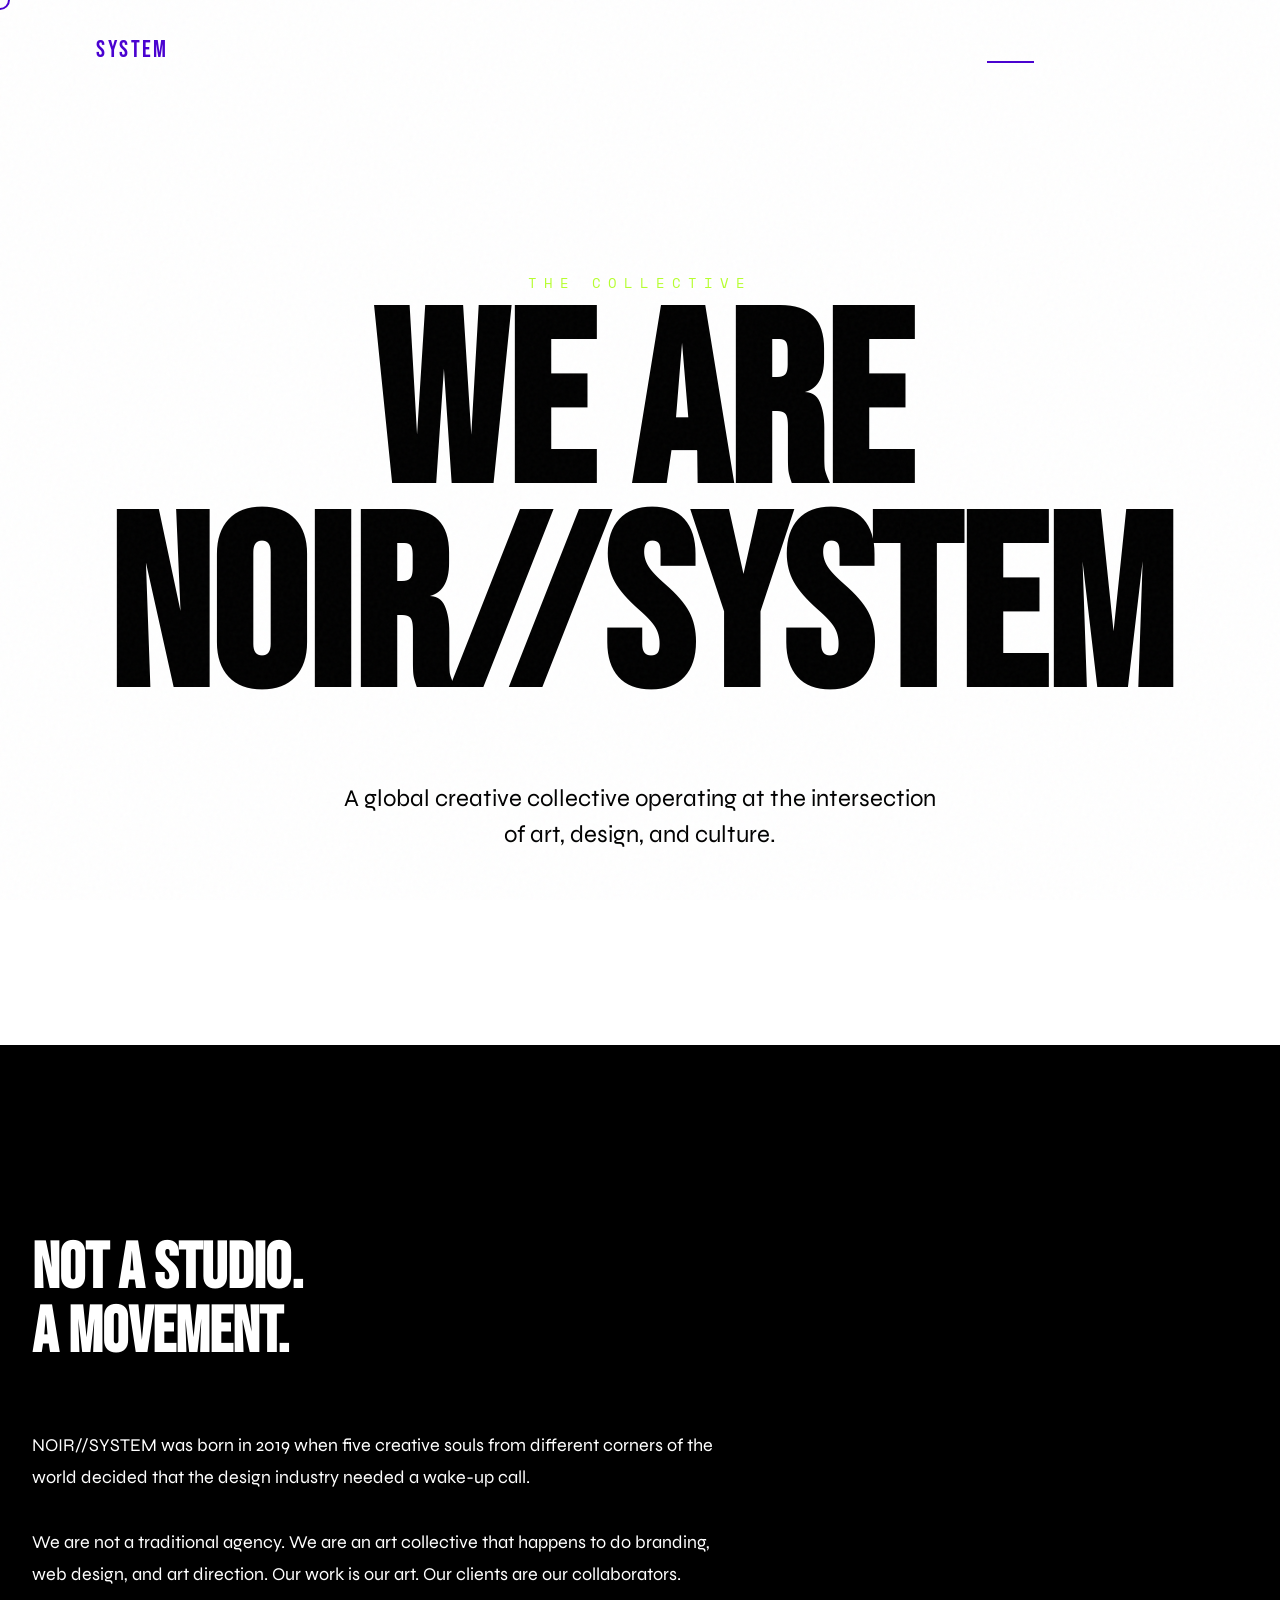
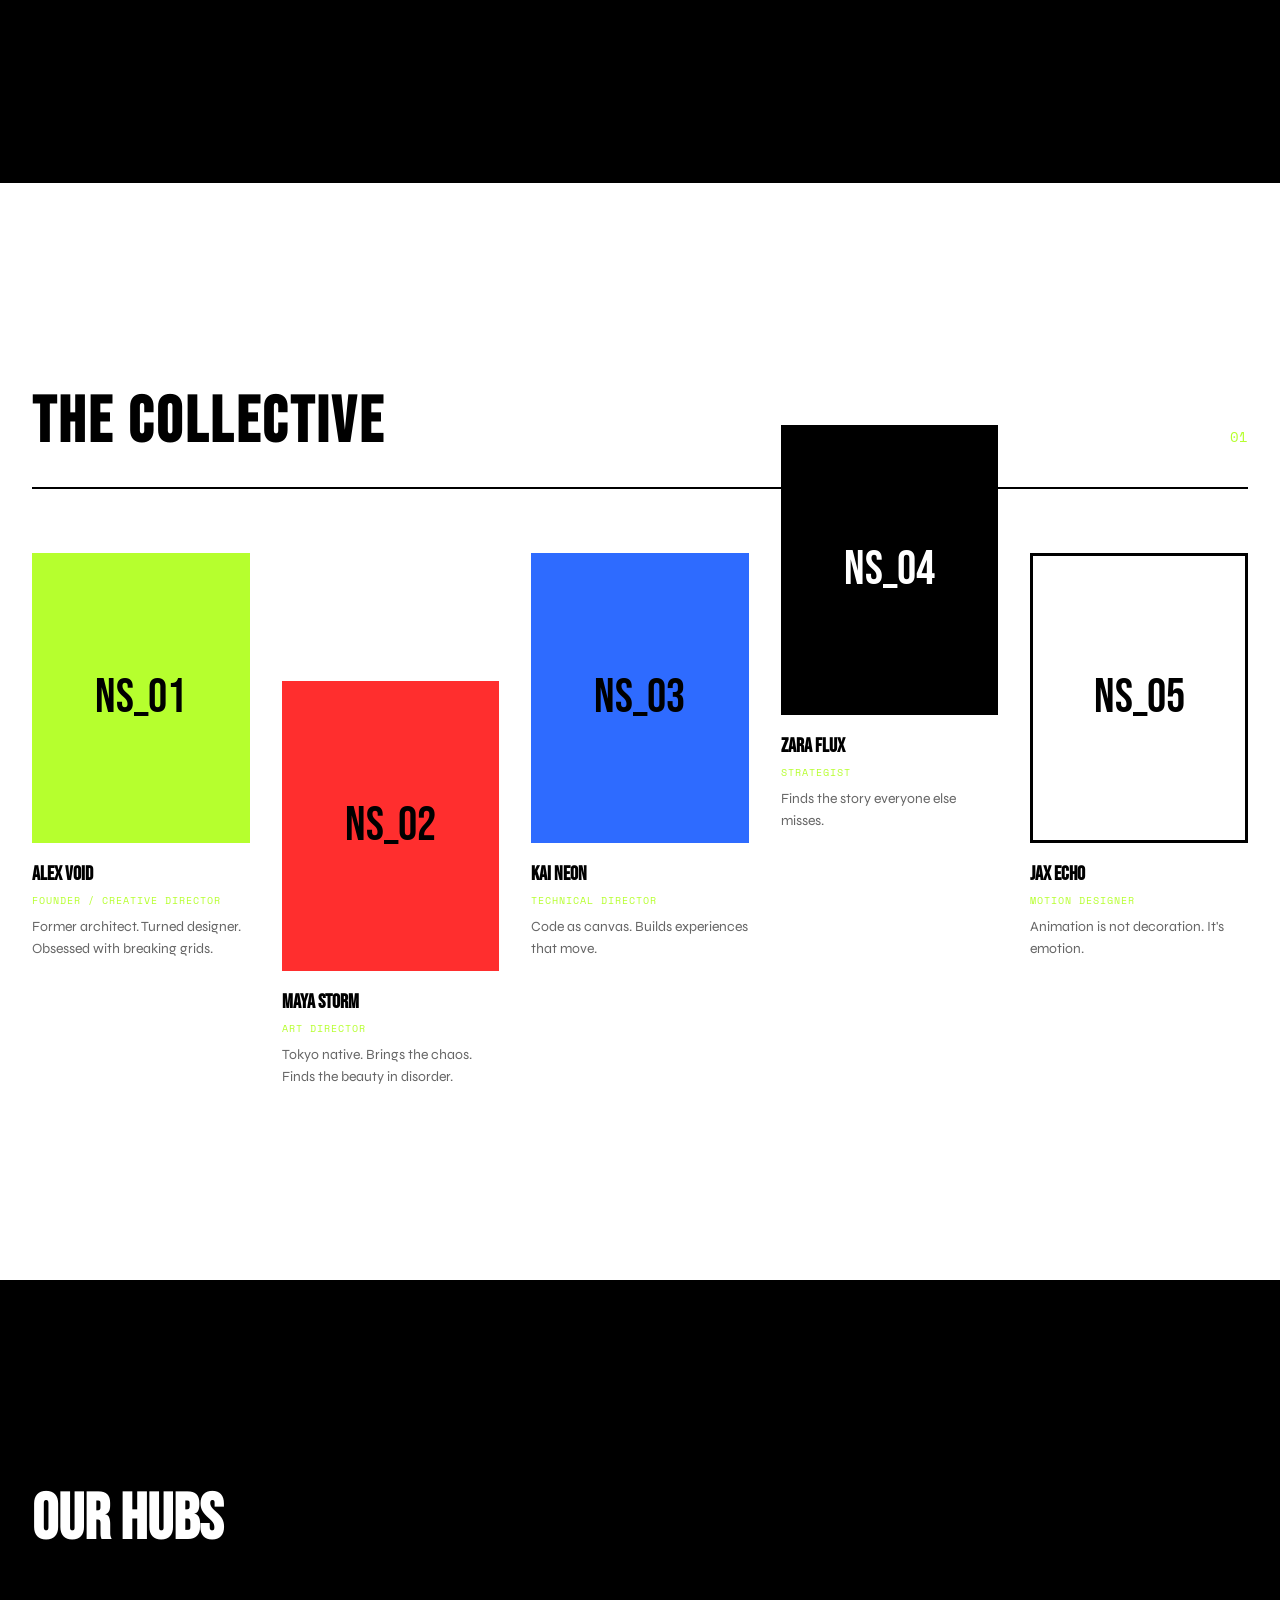
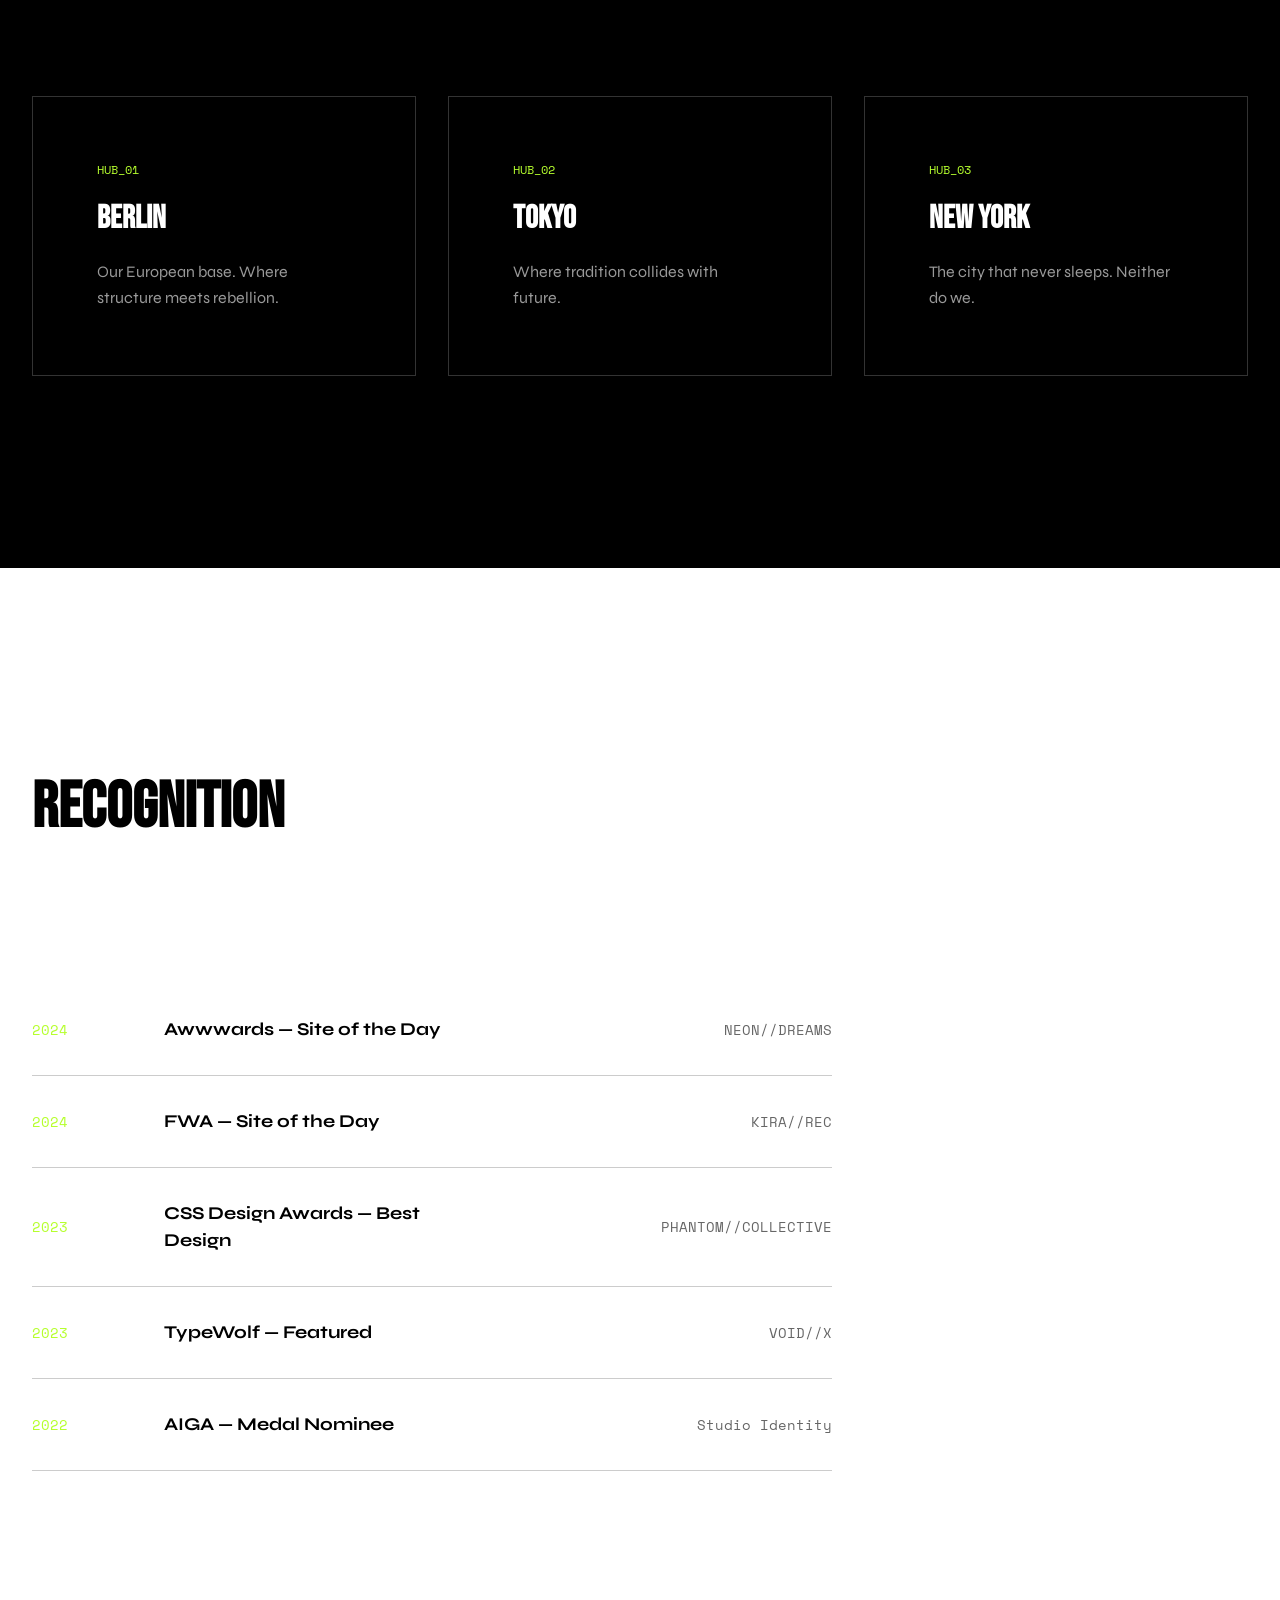
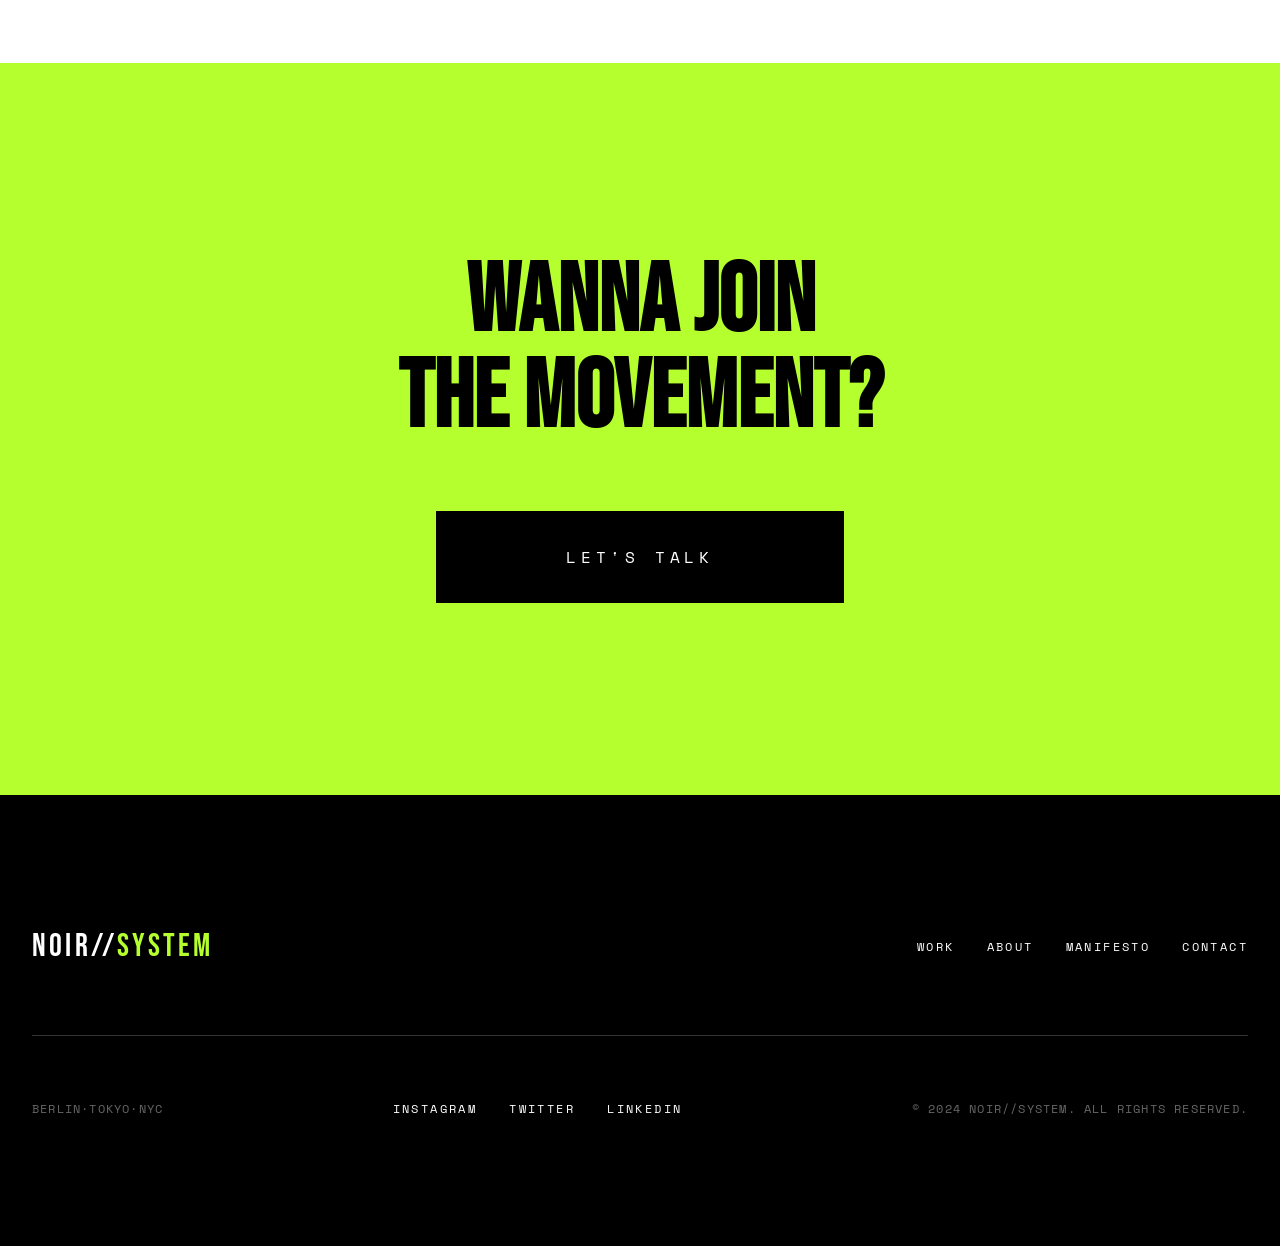
==== about.html @ f8d95855 "Initial commit: NOIR//SYSTEM brutalist portfolio" ====
<!DOCTYPE html>
<html lang="en">
<head>
    <meta charset="UTF-8">
    <meta name="viewport" content="width=device-width, initial-scale=1.0">
    <title>ABOUT — NOIR//SYSTEM</title>
    <link rel="stylesheet" href="style.css">
    <link rel="preconnect" href="https://fonts.googleapis.com">
    <link rel="preconnect" href="https://fonts.gstatic.com" crossorigin>
    <link href="https://fonts.googleapis.com/css2?family=Bebas+Neue&family=Space+Mono:wght@400;700&family=Syne:wght@400;700;800&display=swap" rel="stylesheet">
</head>
<body>
    <div class="noise-overlay"></div>
    
    <nav class="main-nav">
        <a href="index.html" class="logo">NOIR//<span class="highlight">SYSTEM</span></a>
        <div class="nav-links">
            <a href="work.html">WORK</a>
            <a href="about.html" class="active">ABOUT</a>
            <a href="manifesto.html">MANIFESTO</a>
            <a href="contact.html">CONTACT</a>
        </div>
        <div class="nav-toggle">MENU +</div>
    </nav>

    <main class="about-page">
        <section class="about-hero" data-scroll>
            <span class="page-label">THE COLLECTIVE</span>
            <h1 class="page-title">WE ARE<br><span class="highlight-text">NOIR//SYSTEM</span></h1>
            <p class="about-intro">A global creative collective operating at the intersection of art, design, and culture.</p>
        </section>

        <section class="about-narrative" data-scroll>
            <div class="narrative-column">
                <h2>NOT A STUDIO.<br><span class="highlight-text">A MOVEMENT.</span></h2>
                <p>NOIR//SYSTEM was born in 2019 when five creative souls from different corners of the world decided that the design industry needed a wake-up call.</p>
                <p>We are not a traditional agency. We are an art collective that happens to do branding, web design, and art direction. Our work is our art. Our clients are our collaborators.</p>
            </div>
        </section>

        <section class="team-section" data-scroll>
            <div class="section-header">
                <h2>THE COLLECTIVE</h2>
                <span class="section-number">01</span>
            </div>
            <div class="team-grid">
                <article class="team-member">
                    <div class="member-visual" style="background: #B6FF2E;">
                        <span class="member-code">NS_01</span>
                    </div>
                    <div class="member-info">
                        <h3>ALEX VOID</h3>
                        <span class="member-role">FOUNDER / CREATIVE DIRECTOR</span>
                        <p>Former architect. Turned designer. Obsessed with breaking grids.</p>
                    </div>
                </article>
                <article class="team-member offset">
                    <div class="member-visual" style="background: #FF2E2E;">
                        <span class="member-code">NS_02</span>
                    </div>
                    <div class="member-info">
                        <h3>MAYA STORM</h3>
                        <span class="member-role">ART DIRECTOR</span>
                        <p>Tokyo native. Brings the chaos. Finds the beauty in disorder.</p>
                    </div>
                </article>
                <article class="team-member">
                    <div class="member-visual" style="background: #2E6BFF;">
                        <span class="member-code">NS_03</span>
                    </div>
                    <div class="member-info">
                        <h3>KAI NEON</h3>
                        <span class="member-role">TECHNICAL DIRECTOR</span>
                        <p>Code as canvas. Builds experiences that move.</p>
                    </div>
                </article>
                <article class="team-member offset-bottom">
                    <div class="member-visual" style="background: #000; color: #fff;">
                        <span class="member-code">NS_04</span>
                    </div>
                    <div class="member-info">
                        <h3>ZARA FLUX</h3>
                        <span class="member-role">STRATEGIST</span>
                        <p>Finds the story everyone else misses.</p>
                    </div>
                </article>
                <article class="team-member">
                    <div class="member-visual" style="background: #fff; border: 3px solid #000;">
                        <span class="member-code">NS_05</span>
                    </div>
                    <div class="member-info">
                        <h3>JAX ECHO</h3>
                        <span class="member-role">MOTION DESIGNER</span>
                        <p>Animation is not decoration. It's emotion.</p>
                    </div>
                </article>
            </div>
        </section>

        <section class="locations-section" data-scroll>
            <h2>OUR HUBS</h2>
            <div class="locations-grid">
                <div class="location">
                    <span class="location-code">HUB_01</span>
                    <h3>BERLIN</h3>
                    <p>Our European base. Where structure meets rebellion.</p>
                </div>
                <div class="location">
                    <span class="location-code">HUB_02</span>
                    <h3>TOKYO</h3>
                    <p>Where tradition collides with future.</p>
                </div>
                <div class="location">
                    <span class="location-code">HUB_03</span>
                    <h3>NEW YORK</h3>
                    <p>The city that never sleeps. Neither do we.</p>
                </div>
            </div>
        </section>

        <section class="awards-section" data-scroll>
            <h2>RECOGNITION</h2>
            <div class="awards-list">
                <div class="award-item">
                    <span class="award-year">2024</span>
                    <span class="award-name">Awwwards — Site of the Day</span>
                    <span class="award-project">NEON//DREAMS</span>
                </div>
                <div class="award-item">
                    <span class="award-year">2024</span>
                    <span class="award-name">FWA — Site of the Day</span>
                    <span class="award-project">KIRA//REC</span>
                </div>
                <div class="award-item">
                    <span class="award-year">2023</span>
                    <span class="award-name">CSS Design Awards — Best Design</span>
                    <span class="award-project">PHANTOM//COLLECTIVE</span>
                </div>
                <div class="award-item">
                    <span class="award-year">2023</span>
                    <span class="award-name">TypeWolf — Featured</span>
                    <span class="award-project">VOID//X</span>
                </div>
                <div class="award-item">
                    <span class="award-year">2022</span>
                    <span class="award-name">AIGA — Medal Nominee</span>
                    <span class="award-project">Studio Identity</span>
                </div>
            </div>
        </section>

        <section class="about-cta" data-scroll>
            <h2>WANNA JOIN<br><span class="highlight-text">THE MOVEMENT?</span></h2>
            <a href="contact.html" class="cta-button">LET'S TALK</a>
        </section>
    </main>

    <footer class="main-footer">
        <div class="footer-top">
            <div class="footer-logo">NOIR//<span class="highlight">SYSTEM</span></div>
            <div class="footer-links">
                <a href="work.html">WORK</a>
                <a href="about.html">ABOUT</a>
                <a href="manifesto.html">MANIFESTO</a>
                <a href="contact.html">CONTACT</a>
            </div>
        </div>
        <div class="footer-bottom">
            <div class="footer-location">
                <span>BERLIN</span>·<span>TOKYO</span>·<span>NYC</span>
            </div>
            <div class="footer-social">
                <a href="#">INSTAGRAM</a>
                <a href="#">TWITTER</a>
                <a href="#">LINKEDIN</a>
            </div>
            <div class="footer-copyright">
                © 2024 NOIR//SYSTEM. ALL RIGHTS RESERVED.
            </div>
        </div>
    </footer>

    <script src="script.js"></script>
</body>
</html>
---- style.css ----
:root {
    --color-white: #FFFFFF;
    --color-black: #000000;
    --color-accent-lime: #B6FF2E;
    --color-accent-red: #FF2E2E;
    --color-accent-blue: #2E6BFF;
    
    --font-display: 'Bebas Neue', sans-serif;
    --font-mono: 'Space Mono', monospace;
    --font-body: 'Syne', sans-serif;
    
    --spacing-xs: 0.5rem;
    --spacing-sm: 1rem;
    --spacing-md: 2rem;
    --spacing-lg: 4rem;
    --spacing-xl: 8rem;
    --spacing-xxl: 12rem;
}

*, *::before, *::after {
    margin: 0;
    padding: 0;
    box-sizing: border-box;
}

html {
    scroll-behavior: smooth;
    font-size: 16px;
}

body {
    font-family: var(--font-body);
    background-color: var(--color-white);
    color: var(--color-black);
    line-height: 1.5;
    overflow-x: hidden;
    cursor: crosshair;
}

.noise-overlay {
    position: fixed;
    top: 0;
    left: 0;
    width: 100%;
    height: 100%;
    pointer-events: none;
    z-index: 9999;
    opacity: 0.03;
    background-image: url("data:image/svg+xml,%3Csvg viewBox='0 0 256 256' xmlns='http://www.w3.org/2000/svg'%3E%3Cfilter id='noise'%3E%3CfeTurbulence type='fractalNoise' baseFrequency='0.9' numOctaves='4' stitchTiles='stitch'/%3E%3C/filter%3E%3Crect width='100%25' height='100%25' filter='url(%23noise)'/%3E%3C/svg%3E");
}

::selection {
    background: var(--color-accent-lime);
    color: var(--color-black);
}

a {
    color: inherit;
    text-decoration: none;
    cursor: pointer;
}

img {
    max-width: 100%;
    height: auto;
}

.main-nav {
    position: fixed;
    top: 0;
    left: 0;
    width: 100%;
    padding: var(--spacing-md);
    display: flex;
    justify-content: space-between;
    align-items: center;
    z-index: 1000;
    mix-blend-mode: difference;
}

.logo {
    font-family: var(--font-display);
    font-size: 1.5rem;
    letter-spacing: 0.1em;
}

.logo .highlight {
    color: var(--color-accent-lime);
}

.nav-links {
    display: flex;
    gap: var(--spacing-md);
}

.nav-links a {
    font-family: var(--font-mono);
    font-size: 0.75rem;
    letter-spacing: 0.2em;
    position: relative;
    padding: 0.25rem 0;
}

.nav-links a::after {
    content: '';
    position: absolute;
    bottom: 0;
    left: 0;
    width: 0;
    height: 2px;
    background: var(--color-accent-lime);
    transition: width 0.3s ease;
}

.nav-links a:hover::after,
.nav-links a.active::after {
    width: 100%;
}

.nav-toggle {
    font-family: var(--font-mono);
    font-size: 0.75rem;
    letter-spacing: 0.2em;
    cursor: pointer;
    display: none;
}

.hero {
    min-height: 100vh;
    display: flex;
    flex-direction: column;
    justify-content: center;
    padding: var(--spacing-xxl) var(--spacing-md);
    position: relative;
    overflow: hidden;
}

.hero-content {
    max-width: 90%;
}

.hero-title {
    font-family: var(--font-display);
    font-size: clamp(3rem, 15vw, 12rem);
    line-height: 0.85;
    letter-spacing: -0.02em;
    text-transform: uppercase;
}

.hero-title .line {
    display: block;
}

.hero-title .indent {
    margin-left: 10vw;
}

.hero-title .highlight-text {
    color: var(--color-accent-lime);
}

.hero-subtitle {
    margin-top: var(--spacing-lg);
    font-family: var(--font-mono);
    font-size: 0.875rem;
    letter-spacing: 0.3em;
}

.marquee {
    margin-top: var(--spacing-sm);
    overflow: hidden;
    white-space: nowrap;
}

.marquee span {
    display: inline-block;
    animation: marquee 20s linear infinite;
}

@keyframes marquee {
    0% { transform: translateX(0); }
    100% { transform: translateX(-50%); }
}

.hero-scroll-indicator {
    position: absolute;
    bottom: var(--spacing-lg);
    left: var(--spacing-md);
    display: flex;
    flex-direction: column;
    align-items: center;
    gap: var(--spacing-sm);
    font-family: var(--font-mono);
    font-size: 0.75rem;
    letter-spacing: 0.3em;
}

.scroll-line {
    width: 1px;
    height: 60px;
    background: var(--color-black);
    animation: scrollLine 2s ease-in-out infinite;
}

@keyframes scrollLine {
    0%, 100% { transform: scaleY(1); opacity: 1; }
    50% { transform: scaleY(0.3); opacity: 0.5; }
}

.manifesto-preview {
    padding: var(--spacing-xxl) var(--spacing-md);
    background: var(--color-black);
    color: var(--color-white);
    position: relative;
    display: grid;
    grid-template-columns: 1fr 2fr 1fr;
    gap: var(--spacing-md);
    align-items: center;
}

.manifesto-label .glitch {
    font-family: var(--font-mono);
    font-size: 0.75rem;
    letter-spacing: 0.5em;
    color: var(--color-accent-lime);
}

.manifesto-text {
    font-family: var(--font-body);
    font-size: clamp(1rem, 2.5vw, 1.5rem);
    font-weight: 700;
    line-height: 1.4;
    text-transform: uppercase;
    letter-spacing: 0.05em;
}

.read-more {
    font-family: var(--font-mono);
    font-size: 0.75rem;
    letter-spacing: 0.3em;
    color: var(--color-accent-lime);
    text-align: right;
    transition: transform 0.3s ease;
    display: inline-block;
}

.read-more:hover {
    transform: translateX(20px);
}

.selected-work {
    padding: var(--spacing-xxl) var(--spacing-md);
}

.section-header {
    display: flex;
    justify-content: space-between;
    align-items: baseline;
    margin-bottom: var(--spacing-lg);
    border-bottom: 2px solid var(--color-black);
    padding-bottom: var(--spacing-sm);
}

.section-header h2 {
    font-family: var(--font-display);
    font-size: clamp(2rem, 6vw, 4rem);
    letter-spacing: 0.05em;
}

.section-number {
    font-family: var(--font-mono);
    font-size: 0.875rem;
    color: var(--color-accent-lime);
}

.work-grid {
    display: grid;
    grid-template-columns: repeat(12, 1fr);
    gap: var(--spacing-md);
}

.work-item {
    position: relative;
    cursor: pointer;
}

.work-item.large {
    grid-column: span 7;
}

.work-item.wide {
    grid-column: span 8;
}

.work-item:nth-child(2) {
    grid-column: 9 / -1;
    margin-top: var(--spacing-xl);
}

.work-item.offset-top {
    grid-column: 2 / 7;
    margin-top: calc(-1 * var(--spacing-lg));
}

.work-item:nth-child(5) {
    grid-column: 8 / 12;
    margin-top: var(--spacing-lg);
}

.work-image {
    width: 100%;
    aspect-ratio: 4/3;
    overflow: hidden;
    position: relative;
}

.work-placeholder {
    width: 100%;
    height: 100%;
    display: flex;
    align-items: center;
    justify-content: center;
    font-family: var(--font-display);
    font-size: 3rem;
    transition: transform 0.6s cubic-bezier(0.16, 1, 0.3, 1);
}

.work-item:hover .work-placeholder {
    transform: scale(1.1) rotate(2deg);
}

.work-info {
    padding: var(--spacing-sm) 0;
}

.work-info h3 {
    font-family: var(--font-display);
    font-size: 1.5rem;
    letter-spacing: 0.1em;
}

.work-info p {
    font-family: var(--font-mono);
    font-size: 0.75rem;
    color: #666;
    margin-top: 0.25rem;
}

.work-info .year {
    font-family: var(--font-mono);
    font-size: 0.75rem;
    color: var(--color-accent-lime);
    position: absolute;
    top: var(--spacing-sm);
    right: var(--spacing-sm);
    background: var(--color-black);
    padding: 0.25rem 0.5rem;
}

.view-all {
    display: block;
    text-align: center;
    margin-top: var(--spacing-xl);
    font-family: var(--font-mono);
    font-size: 0.875rem;
    letter-spacing: 0.5em;
    padding: var(--spacing-md);
    border: 2px solid var(--color-black);
    transition: all 0.3s ease;
}

.view-all:hover {
    background: var(--color-black);
    color: var(--color-white);
}

.philosophy {
    padding: var(--spacing-xxl) var(--spacing-md);
    background: var(--color-accent-lime);
    display: grid;
    grid-template-columns: 1fr 1fr;
    gap: var(--spacing-xl);
    position: relative;
    overflow: hidden;
}

.philosophy-statement {
    position: relative;
    z-index: 2;
}

.philosophy-statement .label {
    font-family: var(--font-mono);
    font-size: 0.75rem;
    letter-spacing: 0.5em;
    display: block;
    margin-bottom: var(--spacing-md);
}

.philosophy-statement h2 {
    font-family: var(--font-display);
    font-size: clamp(2.5rem, 8vw, 6rem);
    line-height: 0.9;
    text-transform: uppercase;
}

.philosophy-text {
    font-size: 1.125rem;
    line-height: 1.8;
}

.philosophy-text p + p {
    margin-top: var(--spacing-md);
}

.philosophy-visual {
    position: absolute;
    top: 0;
    right: 0;
    width: 50%;
    height: 100%;
    pointer-events: none;
}

.visual-element {
    position: absolute;
    border: 3px solid var(--color-black);
}

.visual-element.rotate {
    width: 300px;
    height: 300px;
    top: 10%;
    right: 20%;
    transform: rotate(15deg);
    animation: rotate 20s linear infinite;
}

.visual-element.shift {
    width: 200px;
    height: 200px;
    bottom: 20%;
    right: 5%;
    background: var(--color-black);
    animation: shift 8s ease-in-out infinite;
}

@keyframes rotate {
    0% { transform: rotate(15deg); }
    100% { transform: rotate(375deg); }
}

@keyframes shift {
    0%, 100% { transform: translate(0, 0); }
    50% { transform: translate(30px, -30px); }
}

.featured-case-study {
    padding: var(--spacing-xxl) 0;
}

.case-study-split {
    display: grid;
    grid-template-columns: 1fr 1fr;
    min-height: 80vh;
}

.case-image {
    background: var(--color-black);
    display: flex;
    align-items: center;
    justify-content: center;
    position: relative;
    overflow: hidden;
}

.case-placeholder {
    text-align: center;
    color: var(--color-white);
}

.case-label {
    font-family: var(--font-mono);
    font-size: 0.75rem;
    letter-spacing: 0.5em;
    display: block;
    margin-bottom: var(--spacing-md);
}

.case-placeholder h3 {
    font-family: var(--font-display);
    font-size: clamp(3rem, 10vw, 8rem);
    color: var(--color-accent-lime);
}

.case-content {
    padding: var(--spacing-xl);
    display: flex;
    flex-direction: column;
    justify-content: center;
    background: var(--color-white);
}

.case-number {
    font-family: var(--font-mono);
    font-size: 0.875rem;
    color: var(--color-accent-lime);
    display: block;
    margin-bottom: var(--spacing-sm);
}

.case-content h3 {
    font-family: var(--font-display);
    font-size: 3rem;
    margin-bottom: var(--spacing-xs);
}

.case-subtitle {
    font-family: var(--font-mono);
    font-size: 0.875rem;
    color: #666;
    margin-bottom: var(--spacing-md);
}

.case-description {
    font-size: 1.125rem;
    line-height: 1.8;
    max-width: 90%;
}

.case-stats {
    display: flex;
    gap: var(--spacing-lg);
    margin: var(--spacing-lg) 0;
}

.stat {
    display: flex;
    flex-direction: column;
}

.stat-number {
    font-family: var(--font-display);
    font-size: 3rem;
    color: var(--color-accent-lime);
}

.stat-label {
    font-family: var(--font-mono);
    font-size: 0.75rem;
    letter-spacing: 0.1em;
}

.case-link {
    font-family: var(--font-mono);
    font-size: 0.875rem;
    letter-spacing: 0.2em;
    color: var(--color-black);
    padding-bottom: 0.25rem;
    border-bottom: 2px solid var(--color-black);
    display: inline-block;
    width: fit-content;
    transition: all 0.3s ease;
}

.case-link:hover {
    color: var(--color-accent-lime);
    border-color: var(--color-accent-lime);
}

.clients {
    padding: var(--spacing-xxl) var(--spacing-md);
    background: var(--color-black);
    color: var(--color-white);
}

.clients .section-header h2 {
    color: var(--color-white);
    border-color: var(--color-white);
}

.clients-grid {
    display: grid;
    grid-template-columns: repeat(4, 1fr);
    gap: var(--spacing-md);
    padding: var(--spacing-xl) 0;
}

.client-logo {
    font-family: var(--font-display);
    font-size: clamp(1.5rem, 4vw, 3rem);
    letter-spacing: 0.2em;
    text-align: center;
    padding: var(--spacing-lg) 0;
    border: 1px solid #333;
    transition: all 0.3s ease;
}

.client-logo:hover {
    border-color: var(--color-accent-lime);
    color: var(--color-accent-lime);
}

.contact-cta {
    padding: var(--spacing-xxl) var(--spacing-md);
    text-align: center;
    position: relative;
    overflow: hidden;
}

.cta-label {
    font-family: var(--font-mono);
    font-size: 0.875rem;
    letter-spacing: 0.5em;
    display: block;
    margin-bottom: var(--spacing-md);
}

.cta-title {
    font-family: var(--font-display);
    font-size: clamp(3rem, 12vw, 10rem);
    line-height: 0.9;
    text-transform: uppercase;
    margin-bottom: var(--spacing-lg);
}

.cta-title .highlight-text {
    color: var(--color-accent-lime);
}

.cta-button {
    display: inline-block;
    font-family: var(--font-mono);
    font-size: 1rem;
    letter-spacing: 0.3em;
    padding: var(--spacing-md) var(--spacing-xl);
    background: var(--color-black);
    color: var(--color-white);
    border: 2px solid var(--color-black);
    transition: all 0.3s ease;
}

.cta-button:hover {
    background: var(--color-accent-lime);
    color: var(--color-black);
    border-color: var(--color-accent-lime);
    transform: scale(1.05);
}

.cta-decoration {
    position: absolute;
    top: 50%;
    left: 50%;
    transform: translate(-50%, -50%);
    pointer-events: none;
}

.deco-circle {
    width: 400px;
    height: 400px;
    border: 2px solid var(--color-accent-lime);
    border-radius: 50%;
    animation: pulse 4s ease-in-out infinite;
}

@keyframes pulse {
    0%, 100% { transform: scale(1); opacity: 0.3; }
    50% { transform: scale(1.1); opacity: 0.1; }
}

.main-footer {
    background: var(--color-black);
    color: var(--color-white);
    padding: var(--spacing-xl) var(--spacing-md);
}

.footer-top {
    display: flex;
    justify-content: space-between;
    align-items: center;
    padding-bottom: var(--spacing-lg);
    border-bottom: 1px solid #333;
    margin-bottom: var(--spacing-lg);
}

.footer-logo {
    font-family: var(--font-display);
    font-size: 2rem;
    letter-spacing: 0.1em;
}

.footer-logo .highlight {
    color: var(--color-accent-lime);
}

.footer-links {
    display: flex;
    gap: var(--spacing-md);
}

.footer-links a {
    font-family: var(--font-mono);
    font-size: 0.75rem;
    letter-spacing: 0.2em;
    transition: color 0.3s ease;
}

.footer-links a:hover {
    color: var(--color-accent-lime);
}

.footer-bottom {
    display: flex;
    justify-content: space-between;
    align-items: center;
    flex-wrap: wrap;
    gap: var(--spacing-md);
}

.footer-location,
.footer-copyright {
    font-family: var(--font-mono);
    font-size: 0.75rem;
    letter-spacing: 0.1em;
    color: #666;
}

.footer-social {
    display: flex;
    gap: var(--spacing-md);
}

.footer-social a {
    font-family: var(--font-mono);
    font-size: 0.75rem;
    letter-spacing: 0.2em;
    transition: color 0.3s ease;
}

.footer-social a:hover {
    color: var(--color-accent-lime);
}

.page-header {
    padding: var(--spacing-xxl) var(--spacing-md) var(--spacing-xl);
    text-align: center;
}

.page-label {
    font-family: var(--font-mono);
    font-size: 0.875rem;
    letter-spacing: 0.5em;
    color: var(--color-accent-lime);
    display: block;
    margin-bottom: var(--spacing-sm);
}

.page-title {
    font-family: var(--font-display);
    font-size: clamp(4rem, 20vw, 15rem);
    line-height: 0.85;
    text-transform: uppercase;
    margin-bottom: var(--spacing-md);
}

.page-subtitle {
    font-family: var(--font-mono);
    font-size: 0.875rem;
    letter-spacing: 0.3em;
}

.chaotic-grid {
    display: grid;
    grid-template-columns: repeat(4, 1fr);
    gap: var(--spacing-md);
    padding: 0 var(--spacing-md);
}

.project-item {
    position: relative;
    cursor: pointer;
    transition: transform 0.4s cubic-bezier(0.16, 1, 0.3, 1);
}

.project-item:hover {
    transform: translate(-10px, -10px);
    z-index: 10;
}

.project-item.p1 { grid-column: 1 / 3; }
.project-item.p2 { grid-column: 3 / 4; margin-top: var(--spacing-xl); }
.project-item.p3 { grid-column: 4 / 5; }
.project-item.p4 { grid-column: 1 / 2; margin-top: calc(-1 * var(--spacing-lg)); }
.project-item.p5 { grid-column: 2 / 4; }
.project-item.p6 { grid-column: 4 / 5; margin-top: var(--spacing-lg); }
.project-item.p7 { grid-column: 1 / 3; }
.project-item.p8 { grid-column: 3 / 5; margin-top: calc(-1 * var(--spacing-xl)); }
.project-item.p9 { grid-column: 2 / 3; }
.project-item.p10 { grid-column: 3 / 5; margin-top: var(--spacing-lg); }

.project-image {
    width: 100%;
    aspect-ratio: 1;
    display: flex;
    align-items: center;
    justify-content: center;
    margin-bottom: var(--spacing-sm);
}

.project-code {
    font-family: var(--font-display);
    font-size: 2rem;
    transition: transform 0.3s ease;
}

.project-item:hover .project-code {
    transform: rotate(15deg) scale(1.2);
}

.project-info h3 {
    font-family: var(--font-display);
    font-size: 1.25rem;
    letter-spacing: 0.1em;
}

.project-info p {
    font-family: var(--font-mono);
    font-size: 0.75rem;
    color: #666;
}

.project-info .year {
    font-family: var(--font-mono);
    font-size: 0.75rem;
    color: var(--color-accent-lime);
}

.project-filter {
    padding: var(--spacing-xl) var(--spacing-md);
    display: flex;
    flex-wrap: wrap;
    gap: var(--spacing-sm);
    align-items: center;
    border-top: 2px solid var(--color-black);
    margin-top: var(--spacing-xl);
}

.filter-label {
    font-family: var(--font-mono);
    font-size: 0.75rem;
    letter-spacing: 0.2em;
}

.filter-btn {
    font-family: var(--font-mono);
    font-size: 0.75rem;
    letter-spacing: 0.2em;
    padding: 0.5rem 1rem;
    border: 1px solid var(--color-black);
    background: transparent;
    cursor: pointer;
    transition: all 0.3s ease;
}

.filter-btn:hover,
.filter-btn.active {
    background: var(--color-black);
    color: var(--color-white);
}

.work-page,
.case-study-page,
.about-page,
.manifesto-page,
.contact-page {
    padding-top: 80px;
}

.cs-hero {
    min-height: 90vh;
    display: grid;
    grid-template-columns: 1fr 1fr;
}

.cs-hero-content {
    padding: var(--spacing-xl);
    display: flex;
    flex-direction: column;
    justify-content: center;
}

.cs-label {
    font-family: var(--font-mono);
    font-size: 0.875rem;
    letter-spacing: 0.5em;
    color: var(--color-accent-lime);
    display: block;
    margin-bottom: var(--spacing-md);
}

.cs-title {
    font-family: var(--font-display);
    font-size: clamp(3rem, 12vw, 10rem);
    line-height: 0.9;
    text-transform: uppercase;
}

.cs-subtitle {
    font-family: var(--font-mono);
    font-size: 1rem;
    letter-spacing: 0.1em;
    margin-top: var(--spacing-md);
}

.cs-hero-image {
    background: var(--color-black);
    display: flex;
    align-items: center;
    justify-content: center;
}

.cs-main-visual {
    width: 80%;
    height: 80%;
    display: flex;
    align-items: center;
    justify-content: center;
}

.visual-label {
    font-family: var(--font-display);
    font-size: 5rem;
    color: var(--color-black);
}

.cs-overview {
    padding: var(--spacing-xxl) var(--spacing-md);
}

.cs-stats-grid {
    display: grid;
    grid-template-columns: repeat(4, 1fr);
    gap: var(--spacing-md);
    border-top: 2px solid var(--color-black);
    border-bottom: 2px solid var(--color-black);
    padding: var(--spacing-lg) 0;
}

.cs-stat {
    padding: var(--spacing-md);
    border-left: 1px solid #ccc;
}

.cs-stat:first-child {
    border-left: none;
}

.cs-stat .stat-label {
    font-family: var(--font-mono);
    font-size: 0.75rem;
    letter-spacing: 0.2em;
    color: #666;
    display: block;
    margin-bottom: var(--spacing-xs);
}

.cs-stat .stat-value {
    font-family: var(--font-display);
    font-size: 1.5rem;
    line-height: 1.2;
}

.cs-narrative {
    padding: var(--spacing-xxl) var(--spacing-md);
    max-width: 1200px;
    margin: 0 auto;
}

.narrative-block {
    margin-bottom: var(--spacing-xxl);
    max-width: 800px;
}

.narrative-number {
    font-family: var(--font-display);
    font-size: 8rem;
    color: var(--color-accent-lime);
    display: block;
    line-height: 1;
    margin-bottom: var(--spacing-md);
}

.narrative-block h2 {
    font-family: var(--font-display);
    font-size: 3rem;
    margin-bottom: var(--spacing-md);
}

.narrative-block p {
    font-size: 1.25rem;
    line-height: 1.8;
}

.narrative-visual {
    display: grid;
    grid-template-columns: repeat(3, 1fr);
    gap: var(--spacing-md);
    margin: var(--spacing-xxl) 0;
}

.visual-block {
    aspect-ratio: 1;
}

.visual-block.v1 { background: var(--color-black); }
.visual-block.v2 { background: var(--color-accent-lime); }
.visual-block.v3 { background: var(--color-accent-red); }

.cs-gallery {
    display: grid;
    grid-template-columns: repeat(3, 1fr);
    gap: var(--spacing-md);
    padding: var(--spacing-xl) var(--spacing-md);
}

.gallery-item.large { grid-column: span 2; }
.gallery-item.wide { grid-column: span 3; }

.gallery-placeholder {
    width: 100%;
    aspect-ratio: 16/9;
    display: flex;
    align-items: center;
    justify-content: center;
    font-family: var(--font-display);
    font-size: 2rem;
}

.cs-quote {
    padding: var(--spacing-xxl) var(--spacing-md);
    background: var(--color-black);
    color: var(--color-white);
    text-align: center;
}

.cs-quote blockquote {
    font-family: var(--font-body);
    font-size: clamp(1.5rem, 3vw, 2.5rem);
    font-weight: 700;
    line-height: 1.5;
    max-width: 900px;
    margin: 0 auto var(--spacing-lg);
}

.cs-quote cite {
    font-family: var(--font-mono);
    font-size: 0.875rem;
    letter-spacing: 0.2em;
    font-style: normal;
    color: var(--color-accent-lime);
}

.cs-results {
    padding: var(--spacing-xxl) var(--spacing-md);
    text-align: center;
}

.cs-results h2 {
    font-family: var(--font-display);
    font-size: 4rem;
    margin-bottom: var(--spacing-xl);
}

.results-grid {
    display: grid;
    grid-template-columns: repeat(4, 1fr);
    gap: var(--spacing-md);
}

.result-item {
    padding: var(--spacing-lg);
}

.result-number {
    font-family: var(--font-display);
    font-size: 4rem;
    display: block;
    margin-bottom: var(--spacing-sm);
}

.result-label {
    font-family: var(--font-mono);
    font-size: 0.875rem;
    letter-spacing: 0.2em;
}

.cs-next-project {
    padding: var(--spacing-xxl) var(--spacing-md);
    background: var(--color-accent-lime);
    text-align: center;
}

.next-label {
    font-family: var(--font-mono);
    font-size: 0.875rem;
    letter-spacing: 0.5em;
    display: block;
    margin-bottom: var(--spacing-md);
}

.next-title {
    font-family: var(--font-display);
    font-size: clamp(2rem, 8vw, 6rem);
    transition: transform 0.3s ease;
    display: inline-block;
}

.next-title:hover {
    transform: translateX(20px);
}

.about-hero {
    padding: var(--spacing-xxl) var(--spacing-md);
    text-align: center;
}

.about-intro {
    font-size: 1.5rem;
    max-width: 600px;
    margin: var(--spacing-lg) auto 0;
}

.about-narrative {
    padding: var(--spacing-xxl) var(--spacing-md);
    background: var(--color-black);
    color: var(--color-white);
}

.narrative-column h2 {
    font-family: var(--font-display);
    font-size: clamp(2rem, 6vw, 4rem);
    line-height: 1;
    margin-bottom: var(--spacing-lg);
}

.narrative-column p {
    font-size: 1.125rem;
    line-height: 1.8;
    max-width: 700px;
}

.narrative-column p + p {
    margin-top: var(--spacing-md);
}

.team-section {
    padding: var(--spacing-xxl) var(--spacing-md);
}

.team-grid {
    display: grid;
    grid-template-columns: repeat(5, 1fr);
    gap: var(--spacing-md);
}

.team-member {
    position: relative;
}

.team-member.offset {
    margin-top: var(--spacing-xl);
}

.team-member.offset-bottom {
    margin-top: calc(-1 * var(--spacing-xl));
}

.member-visual {
    width: 100%;
    aspect-ratio: 3/4;
    display: flex;
    align-items: center;
    justify-content: center;
    margin-bottom: var(--spacing-sm);
}

.member-code {
    font-family: var(--font-display);
    font-size: 3rem;
    transition: transform 0.3s ease;
}

.team-member:hover .member-code {
    transform: rotate(-15deg) scale(1.1);
}

.member-info h3 {
    font-family: var(--font-display);
    font-size: 1.25rem;
    margin-bottom: 0.25rem;
}

.member-role {
    font-family: var(--font-mono);
    font-size: 0.625rem;
    letter-spacing: 0.1em;
    color: var(--color-accent-lime);
    display: block;
    margin-bottom: var(--spacing-xs);
}

.member-info p {
    font-size: 0.875rem;
    line-height: 1.6;
    color: #666;
}

.locations-section {
    padding: var(--spacing-xxl) var(--spacing-md);
    background: var(--color-black);
    color: var(--color-white);
}

.locations-section h2 {
    font-family: var(--font-display);
    font-size: 4rem;
    margin-bottom: var(--spacing-xl);
}

.locations-grid {
    display: grid;
    grid-template-columns: repeat(3, 1fr);
    gap: var(--spacing-md);
}

.location {
    padding: var(--spacing-lg);
    border: 1px solid #333;
    transition: border-color 0.3s ease;
}

.location:hover {
    border-color: var(--color-accent-lime);
}

.location-code {
    font-family: var(--font-mono);
    font-size: 0.75rem;
    color: var(--color-accent-lime);
    display: block;
    margin-bottom: var(--spacing-sm);
}

.location h3 {
    font-family: var(--font-display);
    font-size: 2rem;
    margin-bottom: var(--spacing-sm);
}

.location p {
    font-size: 1rem;
    line-height: 1.6;
    color: #999;
}

.awards-section {
    padding: var(--spacing-xxl) var(--spacing-md);
}

.awards-section h2 {
    font-family: var(--font-display);
    font-size: 4rem;
    margin-bottom: var(--spacing-xl);
}

.awards-list {
    max-width: 800px;
}

.award-item {
    display: grid;
    grid-template-columns: 100px 1fr 1fr;
    gap: var(--spacing-md);
    padding: var(--spacing-md) 0;
    border-bottom: 1px solid #ccc;
    align-items: center;
}

.award-year {
    font-family: var(--font-mono);
    font-size: 0.875rem;
    color: var(--color-accent-lime);
}

.award-name {
    font-family: var(--font-body);
    font-weight: 700;
    font-size: 1.125rem;
}

.award-project {
    font-family: var(--font-mono);
    font-size: 0.875rem;
    text-align: right;
    color: #666;
}

.about-cta {
    padding: var(--spacing-xxl) var(--spacing-md);
    background: var(--color-accent-lime);
    text-align: center;
}

.about-cta h2 {
    font-family: var(--font-display);
    font-size: clamp(2rem, 8vw, 6rem);
    line-height: 1;
    margin-bottom: var(--spacing-lg);
}

.manifesto-header {
    padding: var(--spacing-xxl) var(--spacing-md);
    text-align: center;
}

.manifesto-label {
    font-family: var(--font-mono);
    font-size: 0.875rem;
    letter-spacing: 0.5em;
    color: var(--color-accent-lime);
    display: block;
    margin-bottom: var(--spacing-md);
}

.manifesto-title {
    font-family: var(--font-display);
    font-size: clamp(4rem, 25vw, 20rem);
    line-height: 0.85;
}

.manifesto-content {
    padding: var(--spacing-xxl) var(--spacing-md);
    max-width: 1400px;
    margin: 0 auto;
}

.manifesto-section {
    margin-bottom: var(--spacing-xxl);
    padding-left: var(--spacing-xl);
    position: relative;
}

.manifesto-section.highlight {
    padding: var(--spacing-lg);
    background: var(--color-black);
    color: var(--color-white);
    margin-left: calc(-1 * var(--spacing-xl));
    margin-right: calc(-1 * var(--spacing-md));
}

.section-marker {
    font-family: var(--font-display);
    font-size: 6rem;
    color: var(--color-accent-lime);
    position: absolute;
    left: 0;
    top: -2rem;
    line-height: 1;
}

.manifesto-paragraph {
    font-size: clamp(1.25rem, 2.5vw, 2rem);
    line-height: 1.6;
    font-weight: 700;
    text-transform: uppercase;
}

.manifesto-paragraph.large {
    font-size: clamp(1.5rem, 3vw, 2.5rem);
}

.manifesto-paragraph.huge {
    font-size: clamp(2rem, 5vw, 4rem);
    line-height: 1.2;
}

.manifesto-section.final {
    text-align: center;
    padding: var(--spacing-xxl) 0;
    border-top: 3px solid var(--color-black);
    margin-top: var(--spacing-xxl);
}

.manifesto-cta {
    text-align: center;
    padding: var(--spacing-xxl) var(--spacing-md);
    background: var(--color-black);
}

.contact-hero {
    padding: var(--spacing-xxl) var(--spacing-md);
    text-align: center;
}

.contact-options {
    padding: var(--spacing-xl) var(--spacing-md);
    display: grid;
    grid-template-columns: repeat(3, 1fr);
    gap: var(--spacing-md);
}

.contact-method {
    text-align: center;
    padding: var(--spacing-lg);
    border: 2px solid var(--color-black);
    transition: all 0.3s ease;
}

.contact-method:hover {
    background: var(--color-black);
    color: var(--color-white);
}

.method-label {
    font-family: var(--font-mono);
    font-size: 0.75rem;
    letter-spacing: 0.3em;
    display: block;
    margin-bottom: var(--spacing-sm);
}

.method-link {
    font-family: var(--font-display);
    font-size: 1.5rem;
    display: block;
    transition: color 0.3s ease;
}

.contact-method:hover .method-link {
    color: var(--color-accent-lime);
}

.contact-locations {
    padding: var(--spacing-xxl) var(--spacing-md);
    background: var(--color-black);
    color: var(--color-white);
}

.contact-locations h2 {
    font-family: var(--font-display);
    font-size: 4rem;
    margin-bottom: var(--spacing-xl);
}

.location-cards {
    display: grid;
    grid-template-columns: repeat(3, 1fr);
    gap: var(--spacing-md);
}

.location-card {
    padding: var(--spacing-lg);
    border: 1px solid #333;
}

.card-code {
    font-family: var(--font-mono);
    font-size: 0.875rem;
    color: var(--color-accent-lime);
    display: block;
    margin-bottom: var(--spacing-sm);
}

.location-card p {
    font-size: 1rem;
    line-height: 1.8;
}

.contact-questions {
    padding: var(--spacing-xxl) var(--spacing-md);
}

.contact-questions h2 {
    font-family: var(--font-display);
    font-size: 4rem;
    margin-bottom: var(--spacing-xl);
}

.questions-list {
    max-width: 900px;
}

.question-item {
    padding: var(--spacing-lg) 0;
    border-top: 2px solid var(--color-black);
    display: grid;
    grid-template-columns: 80px 1fr;
    gap: var(--spacing-md);
}

.q-number {
    font-family: var(--font-display);
    font-size: 2rem;
    color: var(--color-accent-lime);
}

.question-item p {
    font-family: var(--font-display);
    font-size: 1.5rem;
    margin-bottom: var(--spacing-sm);
}

.q-answer {
    grid-column: 2;
    font-size: 1rem;
    line-height: 1.8;
    color: #666;
}

.contact-page .contact-cta {
    background: var(--color-accent-lime);
}

.cta-text {
    font-family: var(--font-display);
    font-size: clamp(2rem, 6vw, 5rem);
    line-height: 1.1;
    margin-bottom: var(--spacing-lg);
}

.cta-button.large {
    font-size: 1.25rem;
    padding: var(--spacing-md) var(--spacing-xxl);
}

@media (max-width: 1024px) {
    .work-grid {
        grid-template-columns: repeat(2, 1fr);
    }
    
    .work-item.large,
    .work-item.wide {
        grid-column: span 1;
    }
    
    .work-item:nth-child(n) {
        grid-column: span 1;
        margin-top: 0;
    }
    
    .chaotic-grid {
        grid-template-columns: repeat(2, 1fr);
    }
    
    .project-item {
        grid-column: span 1 !important;
        margin-top: 0 !important;
    }
    
    .team-grid {
        grid-template-columns: repeat(3, 1fr);
    }
    
    .team-member.offset,
    .team-member.offset-bottom {
        margin-top: 0;
    }
}

@media (max-width: 768px) {
    .nav-links {
        display: none;
    }
    
    .nav-toggle {
        display: block;
    }
    
    .manifesto-preview {
        grid-template-columns: 1fr;
        text-align: center;
    }
    
    .read-more {
        text-align: center;
    }
    
    .philosophy {
        grid-template-columns: 1fr;
    }
    
    .philosophy-visual {
        display: none;
    }
    
    .case-study-split {
        grid-template-columns: 1fr;
    }
    
    .clients-grid {
        grid-template-columns: repeat(2, 1fr);
    }
    
    .cs-stats-grid,
    .results-grid {
        grid-template-columns: repeat(2, 1fr);
    }
    
    .cs-gallery {
        grid-template-columns: 1fr;
    }
    
    .gallery-item.large,
    .gallery-item.wide {
        grid-column: span 1;
    }
    
    .locations-grid,
    .location-cards {
        grid-template-columns: 1fr;
    }
    
    .team-grid {
        grid-template-columns: repeat(2, 1fr);
    }
    
    .awards-section h2,
    .locations-section h2,
    .contact-locations h2,
    .contact-questions h2,
    .cs-results h2 {
        font-size: 3rem;
    }
    
    .award-item {
        grid-template-columns: 1fr;
        text-align: left;
    }
    
    .award-project {
        text-align: left;
    }
    
    .contact-options {
        grid-template-columns: 1fr;
    }
    
    .question-item {
        grid-template-columns: 1fr;
    }
    
    .q-answer {
        grid-column: 1;
    }
    
    .footer-top,
    .footer-bottom {
        flex-direction: column;
        text-align: center;
    }
    
    .footer-links,
    .footer-social {
        flex-wrap: wrap;
        justify-content: center;
    }
}

[data-scroll] {
    opacity: 0;
    transform: translateY(60px);
    transition: opacity 0.8s ease, transform 0.8s ease;
}

[data-scroll].visible {
    opacity: 1;
    transform: translateY(0);
}
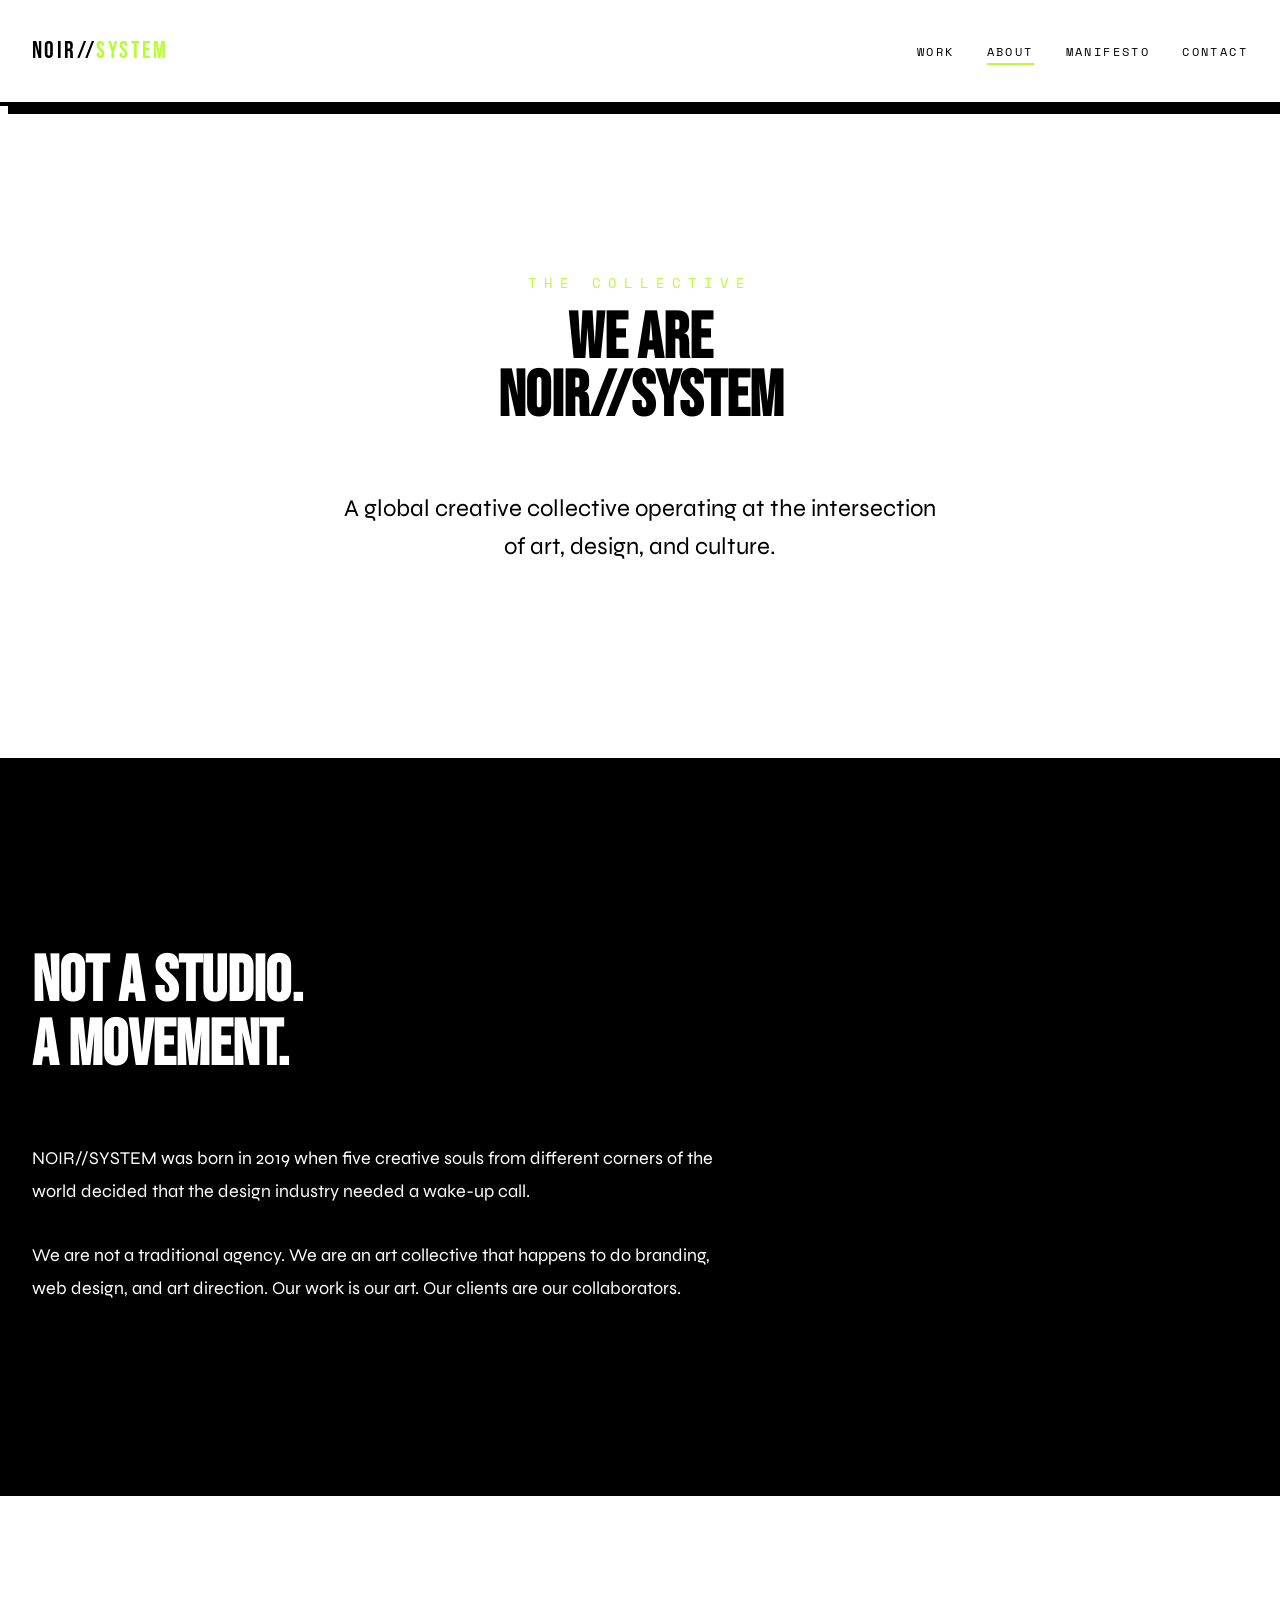
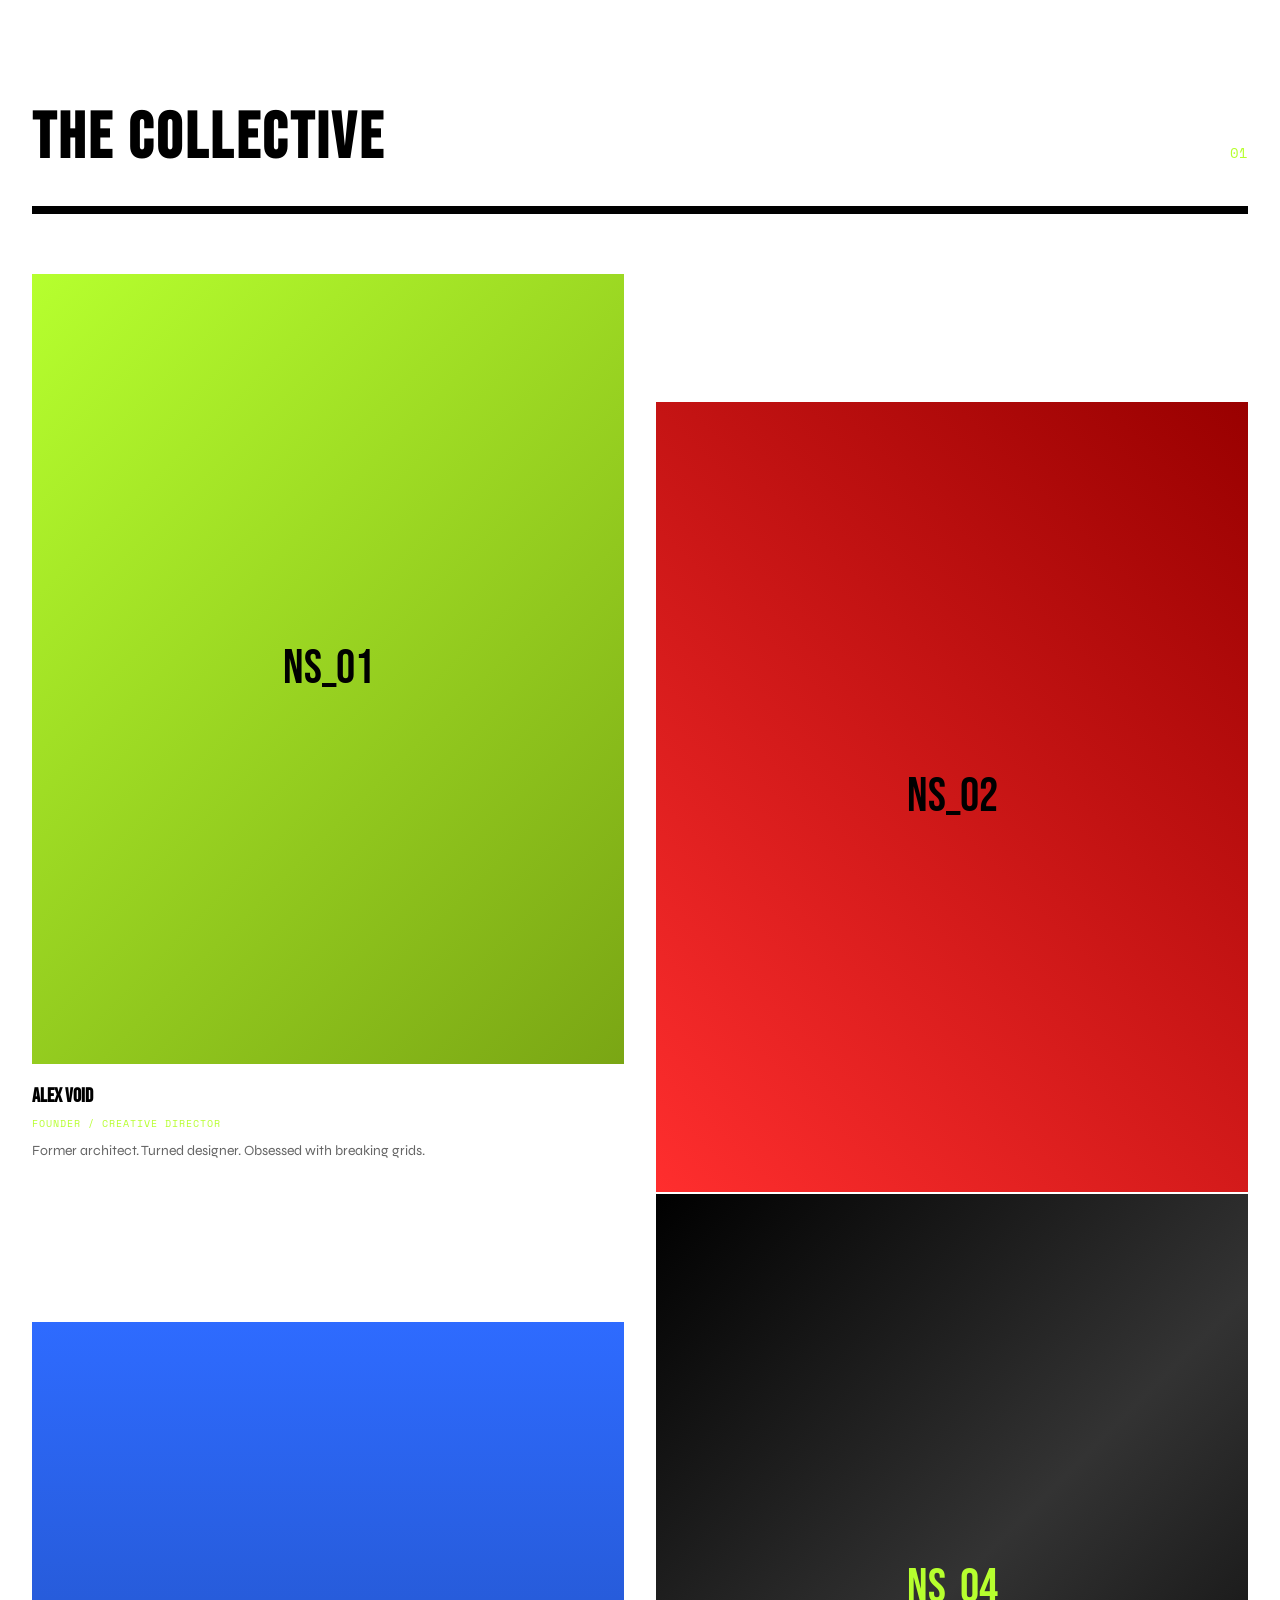
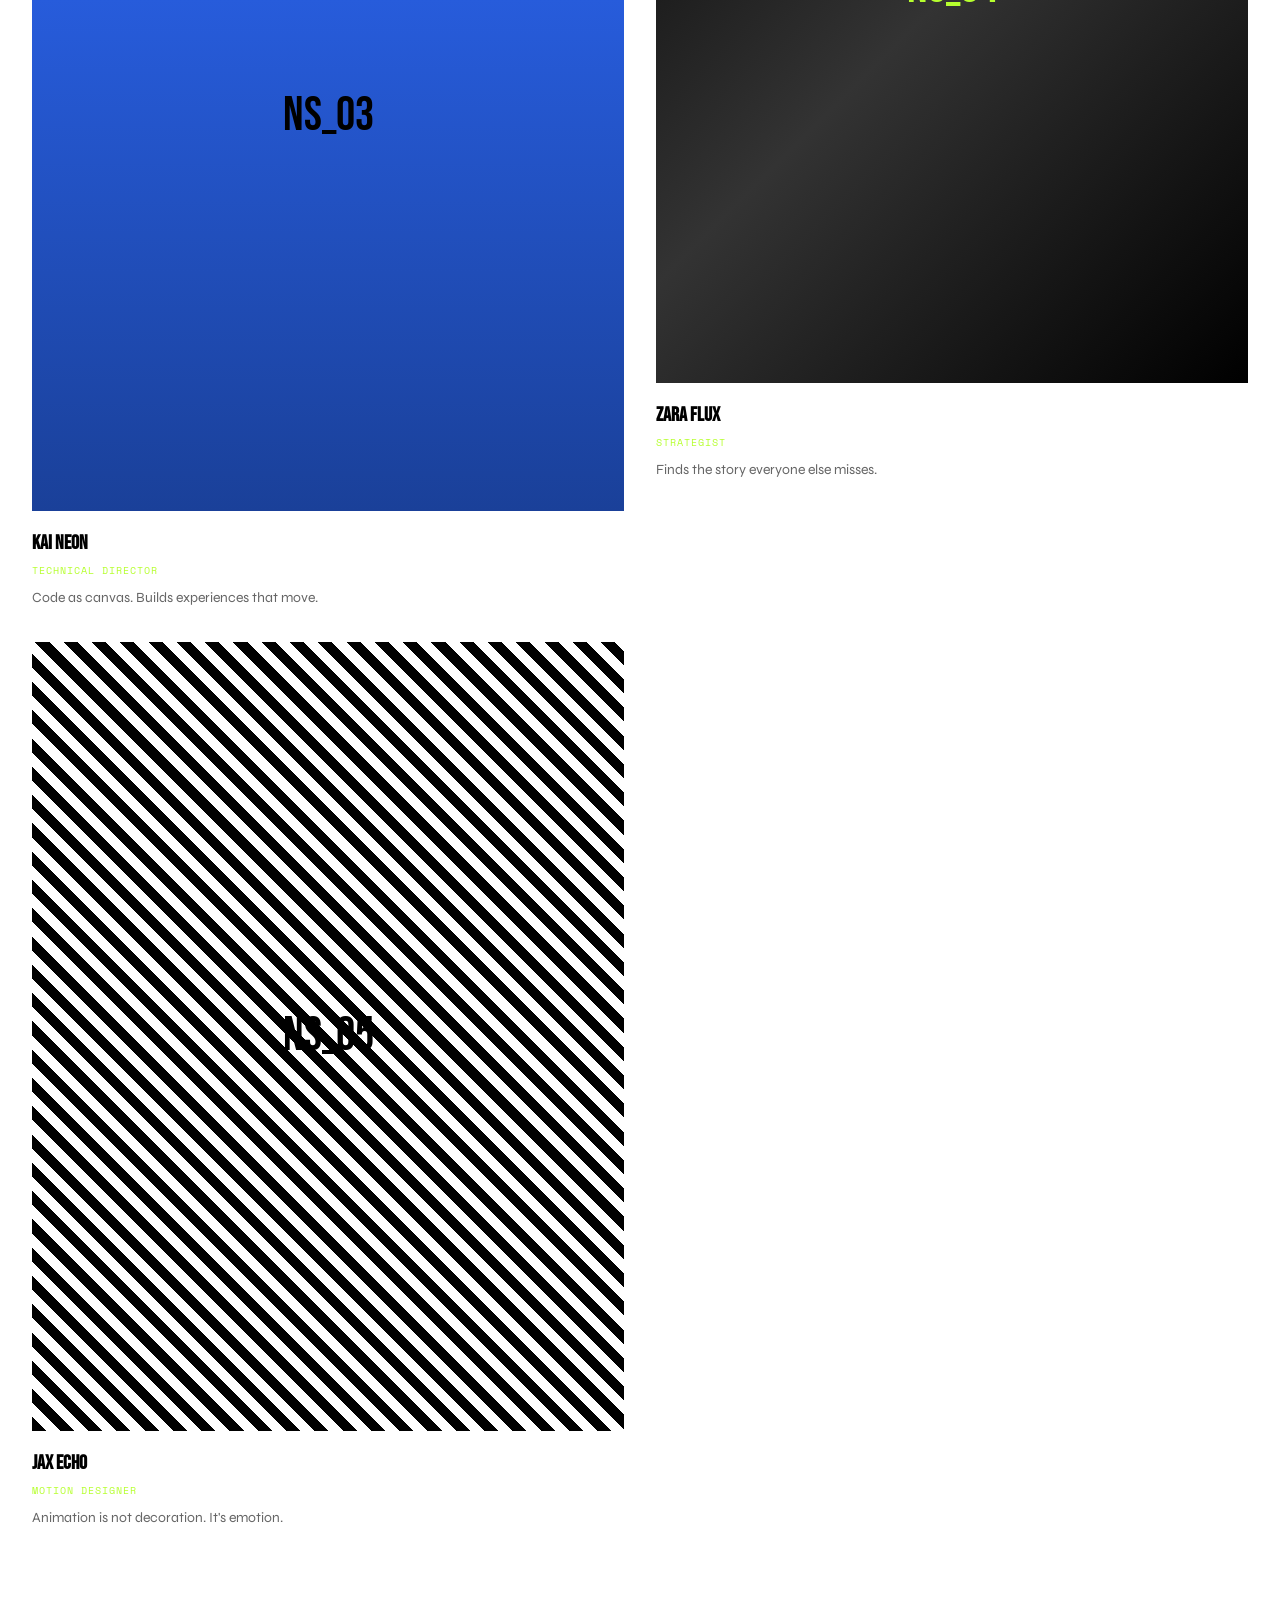
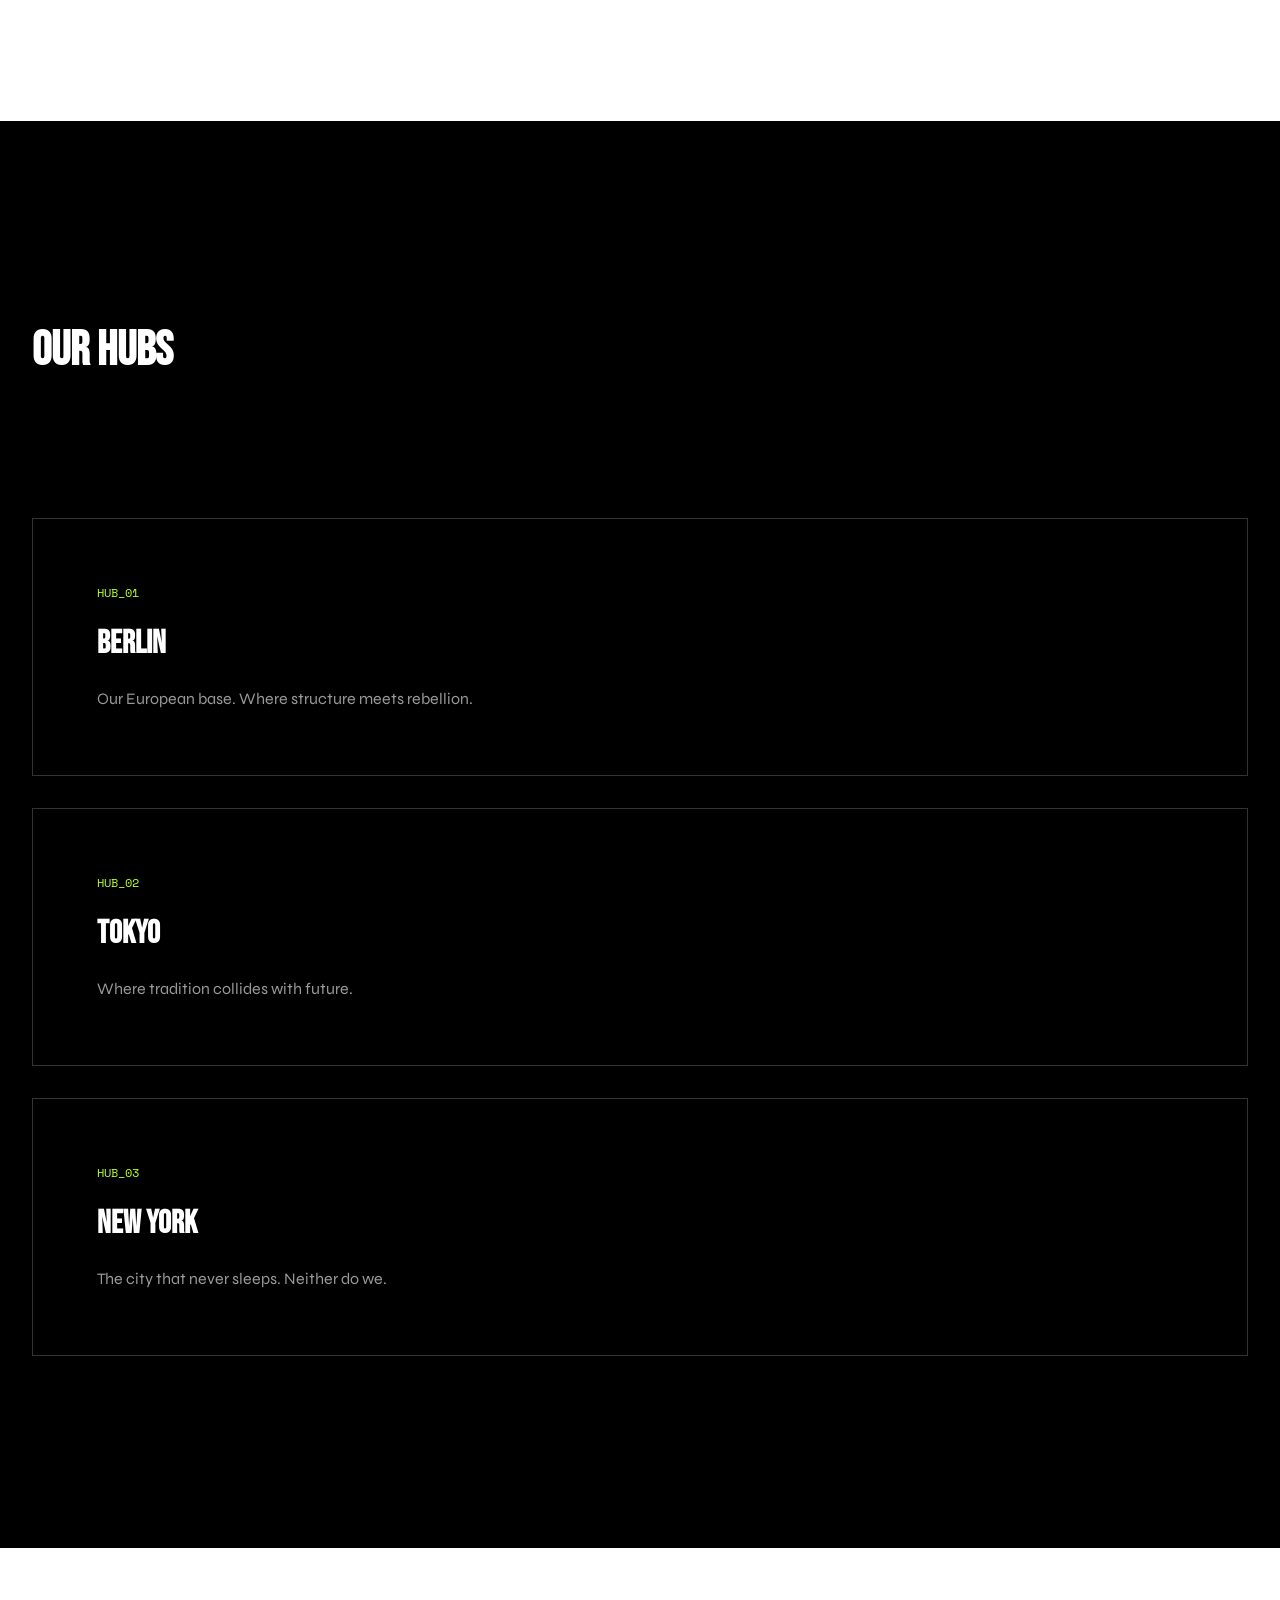
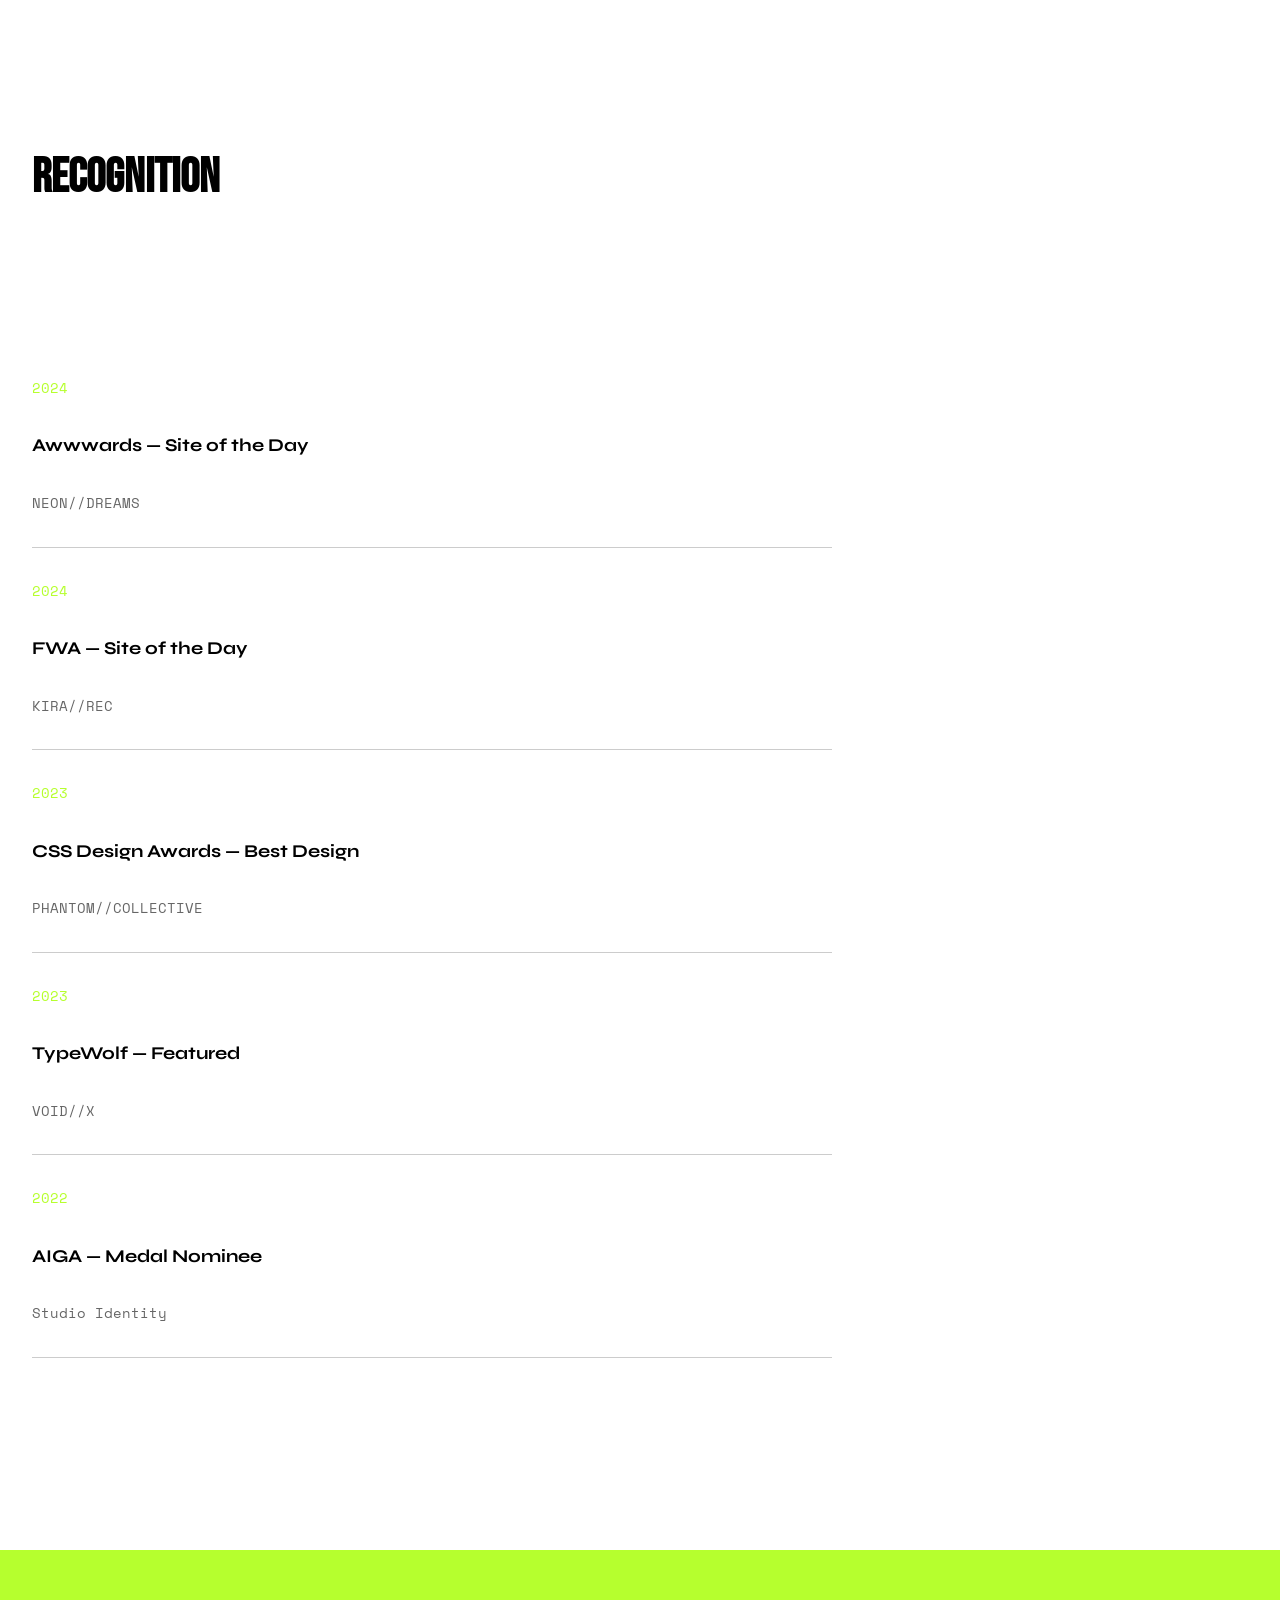
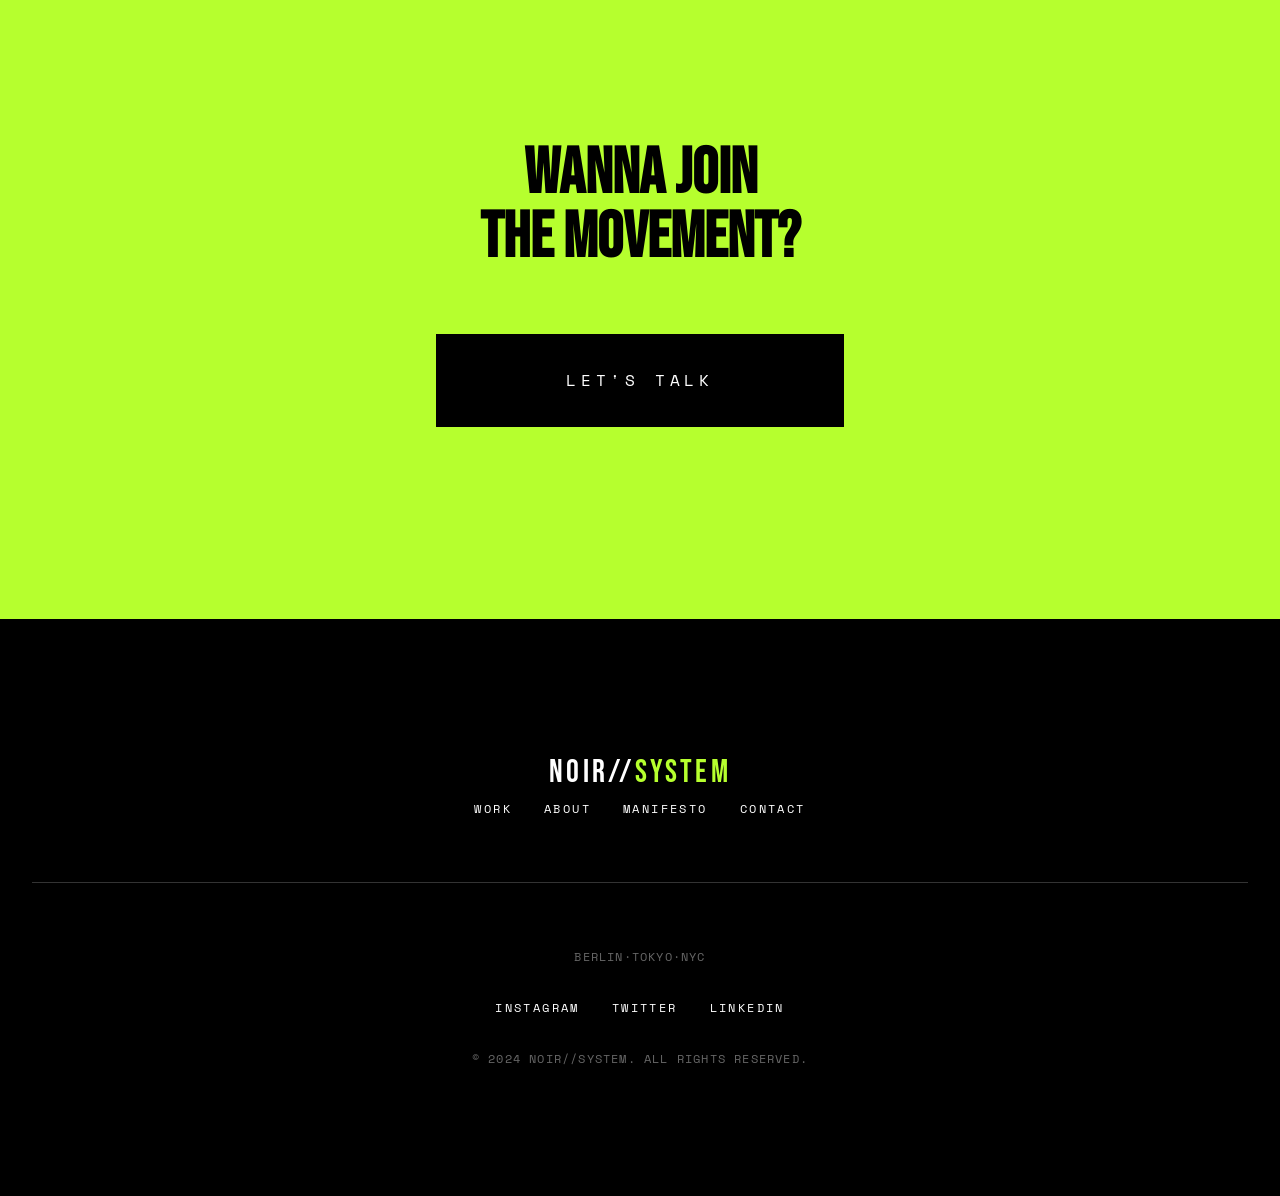
==== commit 6e2449fb: "Add brutalist design elements and CSS gradients for placeholders" ====
--- a/about.html
+++ b/about.html
@@ -45,7 +45,7 @@
             </div>
             <div class="team-grid">
                 <article class="team-member">
-                    <div class="member-visual" style="background: #B6FF2E;">
+                    <div class="member-visual" style="background: linear-gradient(135deg, #B6FF2E 0%, #7AA614 100%);">
                         <span class="member-code">NS_01</span>
                     </div>
                     <div class="member-info">
@@ -55,7 +55,7 @@
                     </div>
                 </article>
                 <article class="team-member offset">
-                    <div class="member-visual" style="background: #FF2E2E;">
+                    <div class="member-visual" style="background: linear-gradient(45deg, #FF2E2E 0%, #990000 100%);">
                         <span class="member-code">NS_02</span>
                     </div>
                     <div class="member-info">
@@ -65,7 +65,7 @@
                     </div>
                 </article>
                 <article class="team-member">
-                    <div class="member-visual" style="background: #2E6BFF;">
+                    <div class="member-visual" style="background: linear-gradient(180deg, #2E6BFF 0%, #1A4099 100%);">
                         <span class="member-code">NS_03</span>
                     </div>
                     <div class="member-info">
@@ -75,7 +75,7 @@
                     </div>
                 </article>
                 <article class="team-member offset-bottom">
-                    <div class="member-visual" style="background: #000; color: #fff;">
+                    <div class="member-visual" style="background: linear-gradient(135deg, #000 0%, #333 50%, #000 100%); color: #B6FF2E;">
                         <span class="member-code">NS_04</span>
                     </div>
                     <div class="member-info">
@@ -85,7 +85,7 @@
                     </div>
                 </article>
                 <article class="team-member">
-                    <div class="member-visual" style="background: #fff; border: 3px solid #000;">
+                    <div class="member-visual" style="background: repeating-linear-gradient(45deg, #000 0px, #000 10px, #fff 10px, #fff 20px);">
                         <span class="member-code">NS_05</span>
                     </div>
                     <div class="member-info">
--- a/style.css
+++ b/style.css
@@ -21,32 +21,106 @@
     margin: 0;
     padding: 0;
     box-sizing: border-box;
+    border-radius: 0 !important;
+}
+
+/* ========================
+   BRUTALIST PATTERNS
+   ======================== */
+
+/* Diagonal stripes pattern */
+.brutalist-stripes {
+    background: repeating-linear-gradient(
+        45deg,
+        var(--color-black),
+        var(--color-black) 10px,
+        var(--color-white) 10px,
+        var(--color-white) 20px
+    );
+}
+
+/* Grid pattern */
+.brutalist-grid {
+    background-image: 
+        linear-gradient(var(--color-black) 2px, transparent 2px),
+        linear-gradient(90deg, var(--color-black) 2px, transparent 2px);
+    background-size: 40px 40px;
+    background-position: -2px -2px;
+}
+
+/* Dots pattern */
+.brutalist-dots {
+    background-image: radial-gradient(var(--color-black) 3px, transparent 3px);
+    background-size: 20px 20px;
+}
+
+/* Checkerboard */
+.brutalist-checker {
+    background-image: 
+        linear-gradient(45deg, var(--color-black) 25%, transparent 25%),
+        linear-gradient(-45deg, var(--color-black) 25%, transparent 25%),
+        linear-gradient(45deg, transparent 75%, var(--color-black) 75%),
+        linear-gradient(-45deg, transparent 75%, var(--color-black) 75%);
+    background-size: 20px 20px;
+    background-position: 0 0, 0 10px, 10px -10px, -10px 0px;
+    background-color: var(--color-white);
+}
+
+/* Zigzag pattern */
+.brutalist-zigzag {
+    background: linear-gradient(135deg, var(--color-black) 25%, transparent 25%) -10px 0,
+                linear-gradient(225deg, var(--color-black) 25%, transparent 25%) -10px 0,
+                linear-gradient(315deg, var(--color-black) 25%, transparent 25%),
+                linear-gradient(45deg, var(--color-black) 25%, transparent 25%);
+    background-size: 20px 20px;
+    background-color: var(--color-white);
 }
 
 html {
     scroll-behavior: smooth;
     font-size: 16px;
+    min-height: 100%;
+}
+
+html, body {
+    min-height: 100vh;
+    min-height: 100dvh;
 }
 
 body {
     font-family: var(--font-body);
+    font-size: 1rem;
     background-color: var(--color-white);
     color: var(--color-black);
-    line-height: 1.5;
+    line-height: 1.6;
     overflow-x: hidden;
-    cursor: crosshair;
+    cursor: pointer;
+    -webkit-font-smoothing: antialiased;
+    -moz-osx-font-smoothing: grayscale;
+}
+
+a:focus,
+button:focus,
+.nav-links a:focus {
+    outline: 2px solid var(--color-accent-lime);
+    outline-offset: 3px;
+}
+
+a:focus:not(:focus-visible),
+button:focus:not(:focus-visible),
+.nav-links a:focus:not(:focus-visible) {
+    outline: none;
+}
+
+a:focus-visible,
+button:focus-visible,
+.nav-links a:focus-visible {
+    outline: 2px solid var(--color-accent-lime);
+    outline-offset: 3px;
 }
 
 .noise-overlay {
-    position: fixed;
-    top: 0;
-    left: 0;
-    width: 100%;
-    height: 100%;
-    pointer-events: none;
-    z-index: 9999;
-    opacity: 0.03;
-    background-image: url("data:image/svg+xml,%3Csvg viewBox='0 0 256 256' xmlns='http://www.w3.org/2000/svg'%3E%3Cfilter id='noise'%3E%3CfeTurbulence type='fractalNoise' baseFrequency='0.9' numOctaves='4' stitchTiles='stitch'/%3E%3C/filter%3E%3Crect width='100%25' height='100%25' filter='url(%23noise)'/%3E%3C/svg%3E");
+    display: none;
 }
 
 ::selection {
@@ -75,7 +149,9 @@
     justify-content: space-between;
     align-items: center;
     z-index: 1000;
-    mix-blend-mode: difference;
+    background: #ffffff;
+    border-bottom: 4px solid #000;
+    box-shadow: 8px 8px 0 #000;
 }
 
 .logo {
@@ -126,11 +202,12 @@
 }
 
 .hero {
-    min-height: 100vh;
+    min-height: 70vh;
+    max-height: 80vh;
     display: flex;
     flex-direction: column;
     justify-content: center;
-    padding: var(--spacing-xxl) var(--spacing-md);
+    padding: var(--spacing-xxl) var(--spacing-xl);
     position: relative;
     overflow: hidden;
 }
@@ -141,10 +218,12 @@
 
 .hero-title {
     font-family: var(--font-display);
-    font-size: clamp(3rem, 15vw, 12rem);
-    line-height: 0.85;
+    font-size: clamp(2rem, 5vw, 4rem);
+    line-height: 0.9;
     letter-spacing: -0.02em;
     text-transform: uppercase;
+    word-wrap: break-word;
+    overflow-wrap: break-word;
 }
 
 .hero-title .line {
@@ -174,7 +253,6 @@
 
 .marquee span {
     display: inline-block;
-    animation: marquee 20s linear infinite;
 }
 
 @keyframes marquee {
@@ -199,7 +277,6 @@
     width: 1px;
     height: 60px;
     background: var(--color-black);
-    animation: scrollLine 2s ease-in-out infinite;
 }
 
 @keyframes scrollLine {
@@ -240,12 +317,7 @@
     letter-spacing: 0.3em;
     color: var(--color-accent-lime);
     text-align: right;
-    transition: transform 0.3s ease;
     display: inline-block;
-}
-
-.read-more:hover {
-    transform: translateX(20px);
 }
 
 .selected-work {
@@ -257,8 +329,9 @@
     justify-content: space-between;
     align-items: baseline;
     margin-bottom: var(--spacing-lg);
-    border-bottom: 2px solid var(--color-black);
+    border-bottom: 4px solid var(--color-black);
     padding-bottom: var(--spacing-sm);
+    box-shadow: 0 4px 0 var(--color-black);
 }
 
 .section-header h2 {
@@ -322,11 +395,6 @@
     justify-content: center;
     font-family: var(--font-display);
     font-size: 3rem;
-    transition: transform 0.6s cubic-bezier(0.16, 1, 0.3, 1);
-}
-
-.work-item:hover .work-placeholder {
-    transform: scale(1.1) rotate(2deg);
 }
 
 .work-info {
@@ -365,13 +433,17 @@
     font-size: 0.875rem;
     letter-spacing: 0.5em;
     padding: var(--spacing-md);
-    border: 2px solid var(--color-black);
-    transition: all 0.3s ease;
+    border: 4px solid var(--color-black);
+    background: var(--color-white);
+    transition: all 0.1s ease;
+    box-shadow: 4px 4px 0 var(--color-black);
 }
 
 .view-all:hover {
     background: var(--color-black);
     color: var(--color-white);
+    transform: translate(4px, 4px);
+    box-shadow: none;
 }
 
 .philosophy {
@@ -399,9 +471,11 @@
 
 .philosophy-statement h2 {
     font-family: var(--font-display);
-    font-size: clamp(2.5rem, 8vw, 6rem);
+    font-size: clamp(2rem, 5vw, 4rem);
     line-height: 0.9;
     text-transform: uppercase;
+    word-wrap: break-word;
+    overflow-wrap: break-word;
 }
 
 .philosophy-text {
@@ -433,7 +507,6 @@
     top: 10%;
     right: 20%;
     transform: rotate(15deg);
-    animation: rotate 20s linear infinite;
 }
 
 .visual-element.shift {
@@ -442,7 +515,6 @@
     bottom: 20%;
     right: 5%;
     background: var(--color-black);
-    animation: shift 8s ease-in-out infinite;
 }
 
 @keyframes rotate {
@@ -489,8 +561,10 @@
 
 .case-placeholder h3 {
     font-family: var(--font-display);
-    font-size: clamp(3rem, 10vw, 8rem);
-    color: var(--color-accent-lime);
+    font-size: clamp(2rem, 5vw, 4rem);
+    color: var(--color-accent-lime);
+    word-wrap: break-word;
+    overflow-wrap: break-word;
 }
 
 .case-content {
@@ -560,12 +634,6 @@
     border-bottom: 2px solid var(--color-black);
     display: inline-block;
     width: fit-content;
-    transition: all 0.3s ease;
-}
-
-.case-link:hover {
-    color: var(--color-accent-lime);
-    border-color: var(--color-accent-lime);
 }
 
 .clients {
@@ -593,12 +661,6 @@
     text-align: center;
     padding: var(--spacing-lg) 0;
     border: 1px solid #333;
-    transition: all 0.3s ease;
-}
-
-.client-logo:hover {
-    border-color: var(--color-accent-lime);
-    color: var(--color-accent-lime);
 }
 
 .contact-cta {
@@ -618,10 +680,12 @@
 
 .cta-title {
     font-family: var(--font-display);
-    font-size: clamp(3rem, 12vw, 10rem);
-    line-height: 0.9;
+    font-size: clamp(2rem, 5vw, 4rem);
+    line-height: 0.95;
     text-transform: uppercase;
     margin-bottom: var(--spacing-lg);
+    word-wrap: break-word;
+    overflow-wrap: break-word;
 }
 
 .cta-title .highlight-text {
@@ -660,7 +724,6 @@
     height: 400px;
     border: 2px solid var(--color-accent-lime);
     border-radius: 50%;
-    animation: pulse 4s ease-in-out infinite;
 }
 
 @keyframes pulse {
@@ -757,10 +820,12 @@
 
 .page-title {
     font-family: var(--font-display);
-    font-size: clamp(4rem, 20vw, 15rem);
-    line-height: 0.85;
+    font-size: clamp(2rem, 6vw, 4rem);
+    line-height: 0.9;
     text-transform: uppercase;
     margin-bottom: var(--spacing-md);
+    word-wrap: break-word;
+    overflow-wrap: break-word;
 }
 
 .page-subtitle {
@@ -900,9 +965,11 @@
 
 .cs-title {
     font-family: var(--font-display);
-    font-size: clamp(3rem, 12vw, 10rem);
-    line-height: 0.9;
+    font-size: clamp(2rem, 5vw, 4rem);
+    line-height: 0.95;
     text-transform: uppercase;
+    word-wrap: break-word;
+    overflow-wrap: break-word;
 }
 
 .cs-subtitle {
@@ -1110,9 +1177,11 @@
 
 .next-title {
     font-family: var(--font-display);
-    font-size: clamp(2rem, 8vw, 6rem);
+    font-size: clamp(2rem, 5vw, 4rem);
     transition: transform 0.3s ease;
     display: inline-block;
+    word-wrap: break-word;
+    overflow-wrap: break-word;
 }
 
 .next-title:hover {
@@ -1313,9 +1382,11 @@
 
 .about-cta h2 {
     font-family: var(--font-display);
-    font-size: clamp(2rem, 8vw, 6rem);
+    font-size: clamp(2rem, 5vw, 4rem);
     line-height: 1;
     margin-bottom: var(--spacing-lg);
+    word-wrap: break-word;
+    overflow-wrap: break-word;
 }
 
 .manifesto-header {
@@ -1334,8 +1405,10 @@
 
 .manifesto-title {
     font-family: var(--font-display);
-    font-size: clamp(4rem, 25vw, 20rem);
-    line-height: 0.85;
+    font-size: clamp(2rem, 6vw, 4rem);
+    line-height: 0.9;
+    word-wrap: break-word;
+    overflow-wrap: break-word;
 }
 
 .manifesto-content {
@@ -1523,8 +1596,10 @@
 
 .cta-text {
     font-family: var(--font-display);
-    font-size: clamp(2rem, 6vw, 5rem);
+    font-size: clamp(2rem, 5vw, 4rem);
     line-height: 1.1;
+    word-wrap: break-word;
+    overflow-wrap: break-word;
     margin-bottom: var(--spacing-lg);
 }
 
@@ -1568,12 +1643,50 @@
 }
 
 @media (max-width: 768px) {
+    .main-nav {
+        padding: var(--spacing-sm) var(--spacing-md);
+    }
+    
     .nav-links {
-        display: none;
+        display: flex;
+        position: fixed;
+        top: 0;
+        left: 0;
+        width: 100%;
+        height: 100vh;
+        background: var(--color-black);
+        color: var(--color-white);
+        flex-direction: column;
+        justify-content: center;
+        align-items: center;
+        gap: var(--spacing-lg);
+        transform: translateX(100%);
+        transition: transform 0.4s cubic-bezier(0.16, 1, 0.3, 1);
+        z-index: 999;
+    }
+    
+    .nav-links.active {
+        transform: translateX(0);
+    }
+    
+    .nav-links a {
+        font-size: 1.5rem;
+        color: var(--color-white);
     }
     
     .nav-toggle {
         display: block;
+        z-index: 1001;
+        background: transparent;
+        border: none;
+        color: inherit;
+        padding: 0.5rem;
+    }
+    
+    .nav-toggle.active {
+        position: fixed;
+        right: var(--spacing-md);
+    }
     }
     
     .manifesto-preview {
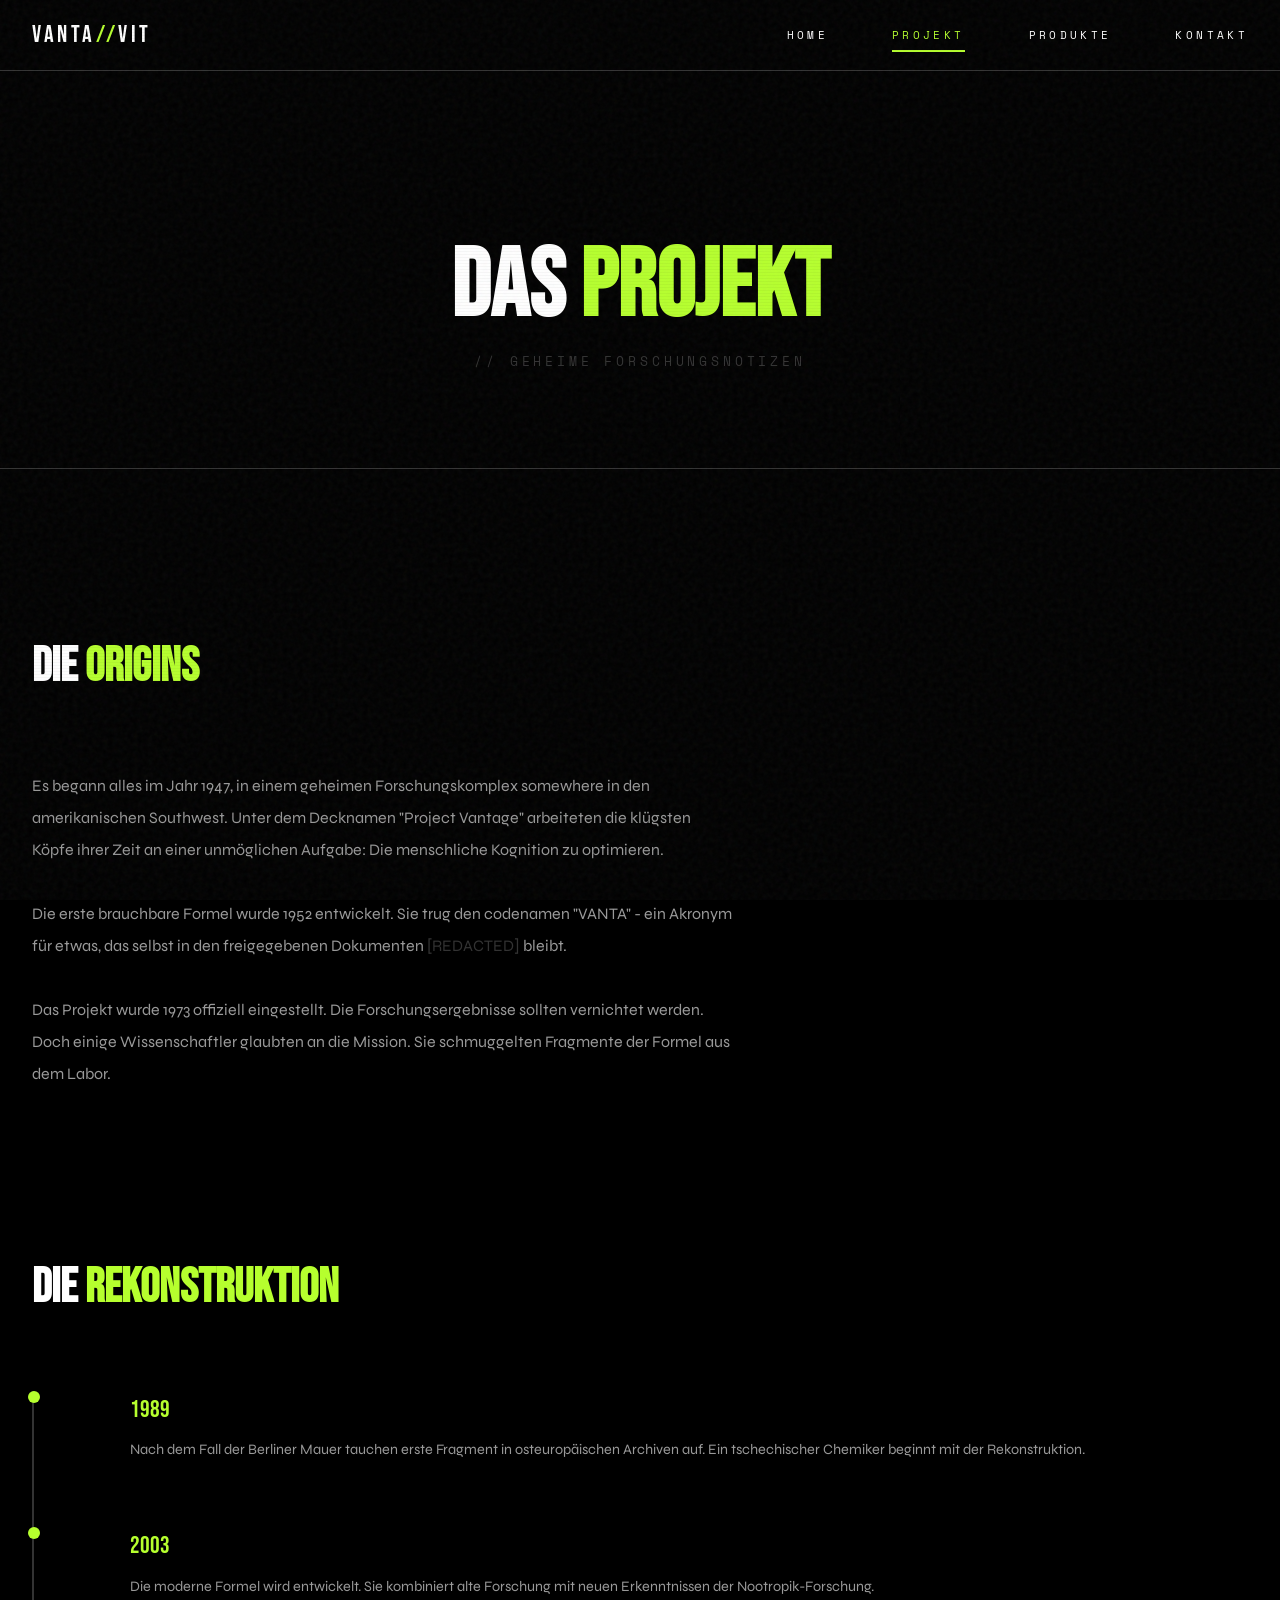
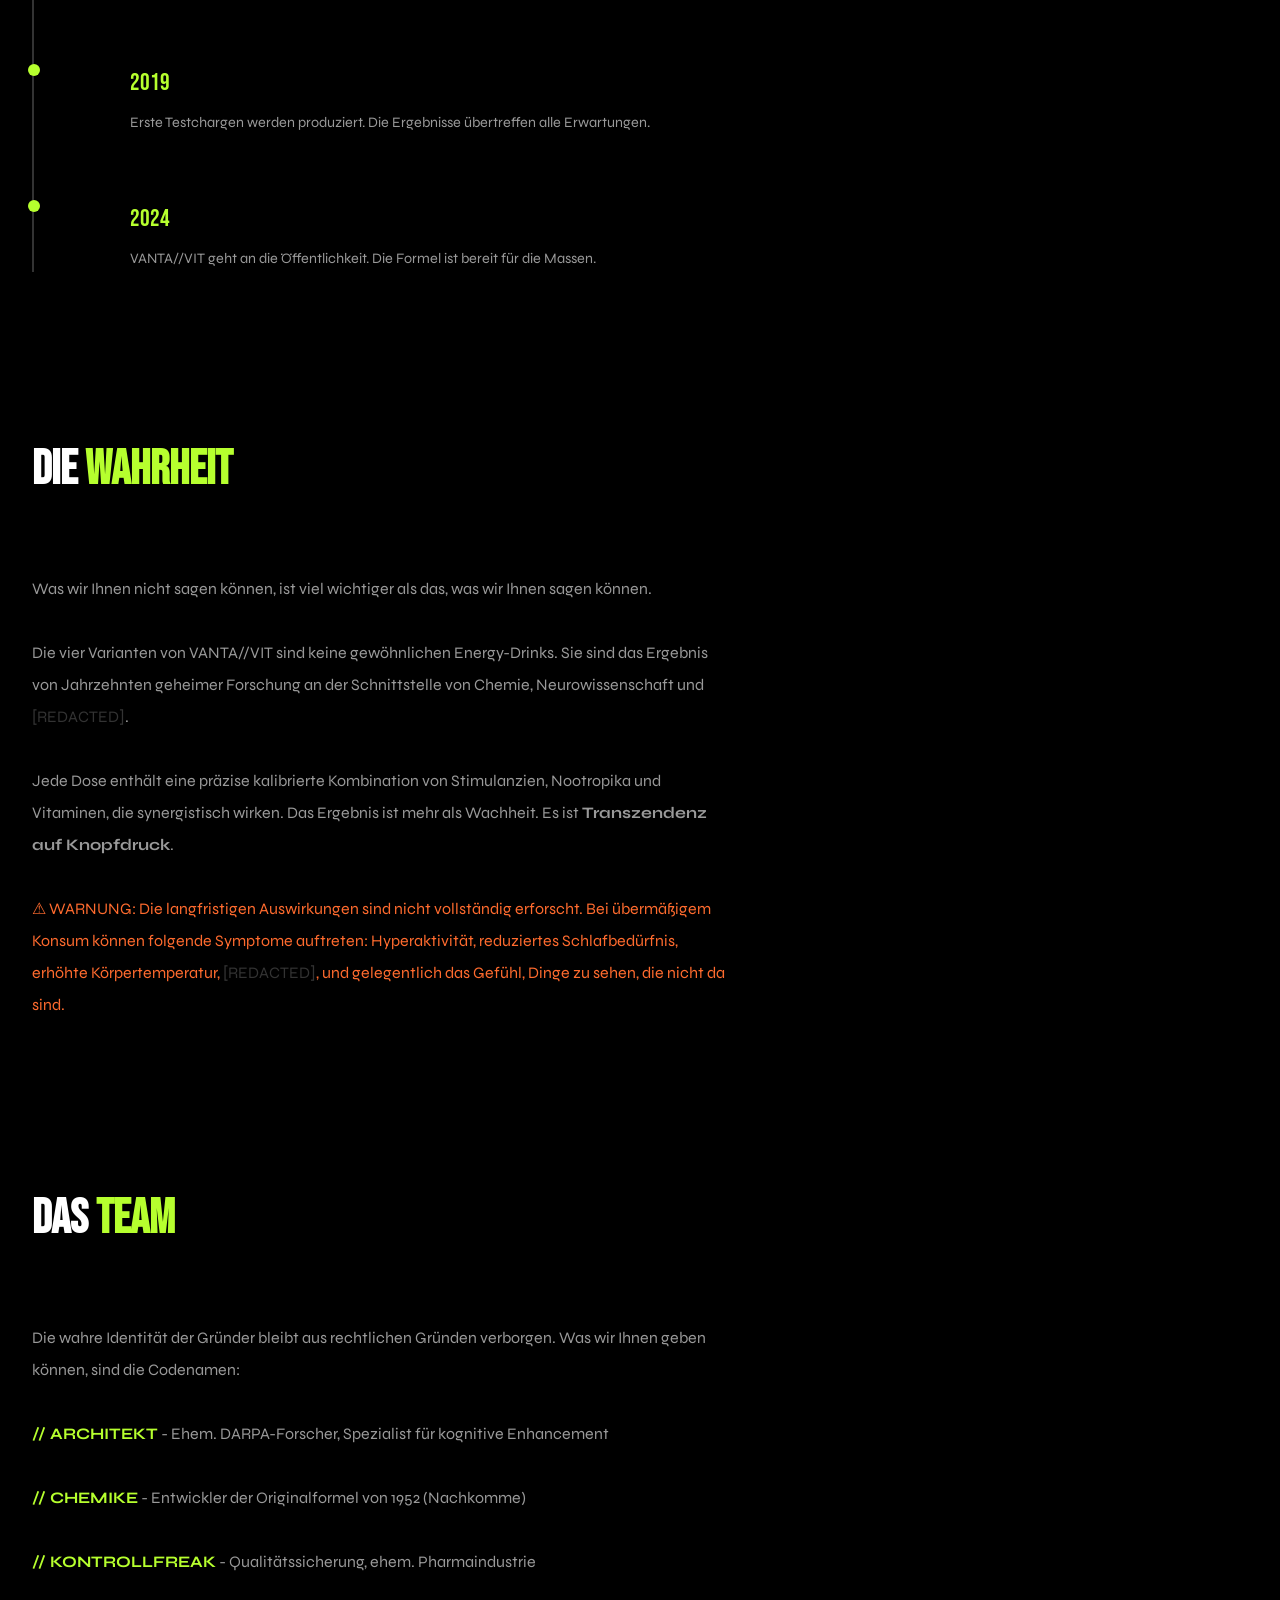
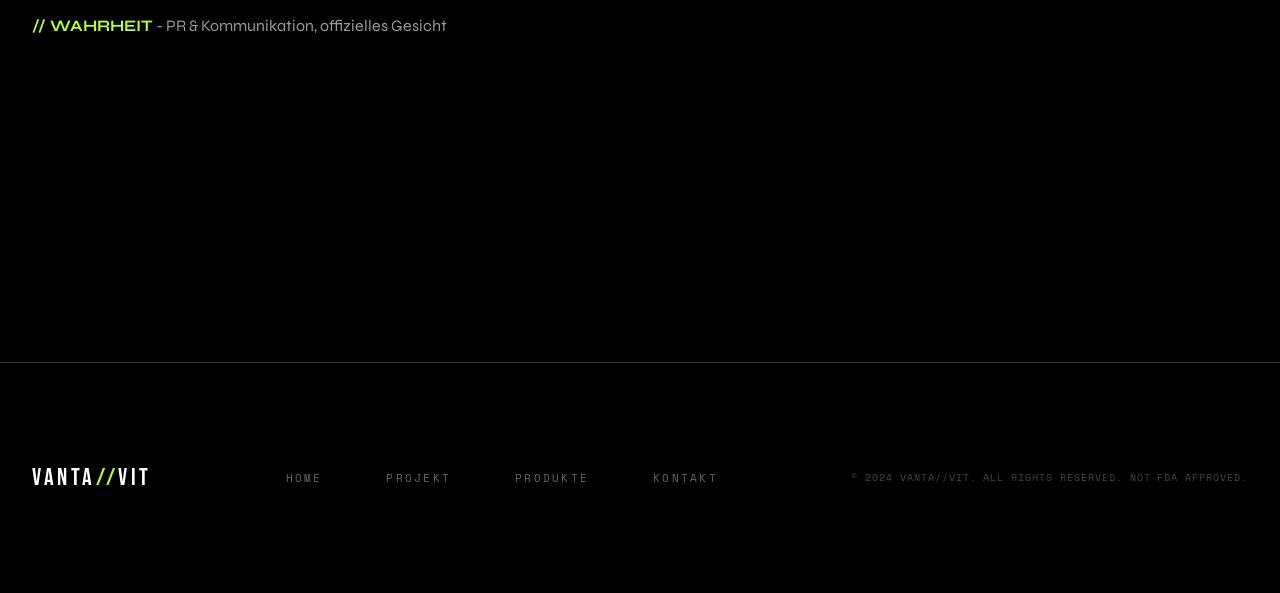
==== commit d0faba87: "VANTA//VIT complete redesign - brutalist cyberpunk brand" ====
--- a/about.html
+++ b/about.html
@@ -1,182 +1,124 @@
 <!DOCTYPE html>
-<html lang="en">
+<html lang="de">
 <head>
     <meta charset="UTF-8">
     <meta name="viewport" content="width=device-width, initial-scale=1.0">
-    <title>ABOUT — NOIR//SYSTEM</title>
-    <link rel="stylesheet" href="style.css">
+    <title>DAS PROJEKT - VANTA//VIT</title>
     <link rel="preconnect" href="https://fonts.googleapis.com">
     <link rel="preconnect" href="https://fonts.gstatic.com" crossorigin>
     <link href="https://fonts.googleapis.com/css2?family=Bebas+Neue&family=Space+Mono:wght@400;700&family=Syne:wght@400;700;800&display=swap" rel="stylesheet">
+    <link rel="stylesheet" href="style.css">
 </head>
 <body>
     <div class="noise-overlay"></div>
+    <div class="scanlines"></div>
     
     <nav class="main-nav">
-        <a href="index.html" class="logo">NOIR//<span class="highlight">SYSTEM</span></a>
+        <a href="index.html" class="logo">VANTA<span>//</span>VIT</a>
         <div class="nav-links">
-            <a href="work.html">WORK</a>
-            <a href="about.html" class="active">ABOUT</a>
-            <a href="manifesto.html">MANIFESTO</a>
-            <a href="contact.html">CONTACT</a>
+            <a href="index.html">HOME</a>
+            <a href="about.html" class="active">PROJEKT</a>
+            <a href="products.html">PRODUKTE</a>
+            <a href="contact.html">KONTAKT</a>
         </div>
-        <div class="nav-toggle">MENU +</div>
+        <button class="nav-toggle">MENU</button>
     </nav>
 
-    <main class="about-page">
-        <section class="about-hero" data-scroll>
-            <span class="page-label">THE COLLECTIVE</span>
-            <h1 class="page-title">WE ARE<br><span class="highlight-text">NOIR//SYSTEM</span></h1>
-            <p class="about-intro">A global creative collective operating at the intersection of art, design, and culture.</p>
-        </section>
+    <header class="page-header">
+        <h1 class="page-title">DAS <span>PROJEKT</span></h1>
+        <p class="page-subtitle">// GEHEIME FORSCHUNGSNOTIZEN</p>
+    </header>
 
-        <section class="about-narrative" data-scroll>
-            <div class="narrative-column">
-                <h2>NOT A STUDIO.<br><span class="highlight-text">A MOVEMENT.</span></h2>
-                <p>NOIR//SYSTEM was born in 2019 when five creative souls from different corners of the world decided that the design industry needed a wake-up call.</p>
-                <p>We are not a traditional agency. We are an art collective that happens to do branding, web design, and art direction. Our work is our art. Our clients are our collaborators.</p>
+    <section class="about-content">
+        <div class="about-section" data-scroll>
+            <h2>DIE <span>ORIGINS</span></h2>
+            <div class="about-text">
+                <p>
+                    Es begann alles im Jahr 1947, in einem geheimen Forschungskomplex somewhere in den amerikanischen Southwest. Unter dem Decknamen "Project Vantage" arbeiteten die klügsten Köpfe ihrer Zeit an einer unmöglichen Aufgabe: Die menschliche Kognition zu optimieren.
+                </p>
+                <p>
+                    Die erste brauchbare Formel wurde 1952 entwickelt. Sie trug den codenamen "VANTA" - ein Akronym für etwas, das selbst in den freigegebenen Dokumenten <span style="color: var(--color-gray);">[REDACTED]</span> bleibt.
+                </p>
+                <p>
+                    Das Projekt wurde 1973 offiziell eingestellt. Die Forschungsergebnisse sollten vernichtet werden. Doch einige Wissenschaftler glaubten an die Mission. Sie schmuggelten Fragmente der Formel aus dem Labor.
+                </p>
             </div>
-        </section>
+        </div>
 
-        <section class="team-section" data-scroll>
-            <div class="section-header">
-                <h2>THE COLLECTIVE</h2>
-                <span class="section-number">01</span>
-            </div>
-            <div class="team-grid">
-                <article class="team-member">
-                    <div class="member-visual" style="background: linear-gradient(135deg, #B6FF2E 0%, #7AA614 100%);">
-                        <span class="member-code">NS_01</span>
+        <div class="about-section" data-scroll>
+            <h2>Die <span>Rekonstruktion</span></h2>
+            <div class="timeline">
+                <div class="timeline-item">
+                    <div class="timeline-year">1989</div>
+                    <div class="timeline-text">
+                        Nach dem Fall der Berliner Mauer tauchen erste Fragment in osteuropäischen Archiven auf. Ein tschechischer Chemiker beginnt mit der Rekonstruktion.
                     </div>
-                    <div class="member-info">
-                        <h3>ALEX VOID</h3>
-                        <span class="member-role">FOUNDER / CREATIVE DIRECTOR</span>
-                        <p>Former architect. Turned designer. Obsessed with breaking grids.</p>
+                </div>
+                <div class="timeline-item">
+                    <div class="timeline-year">2003</div>
+                    <div class="timeline-text">
+                        Die moderne Formel wird entwickelt. Sie kombiniert alte Forschung mit neuen Erkenntnissen der Nootropik-Forschung.
                     </div>
-                </article>
-                <article class="team-member offset">
-                    <div class="member-visual" style="background: linear-gradient(45deg, #FF2E2E 0%, #990000 100%);">
-                        <span class="member-code">NS_02</span>
+                </div>
+                <div class="timeline-item">
+                    <div class="timeline-year">2019</div>
+                    <div class="timeline-text">
+                        Erste Testchargen werden produziert. Die Ergebnisse übertreffen alle Erwartungen.
                     </div>
-                    <div class="member-info">
-                        <h3>MAYA STORM</h3>
-                        <span class="member-role">ART DIRECTOR</span>
-                        <p>Tokyo native. Brings the chaos. Finds the beauty in disorder.</p>
+                </div>
+                <div class="timeline-item">
+                    <div class="timeline-year">2024</div>
+                    <div class="timeline-text">
+                        VANTA//VIT geht an die Öffentlichkeit. Die Formel ist bereit für die Massen.
                     </div>
-                </article>
-                <article class="team-member">
-                    <div class="member-visual" style="background: linear-gradient(180deg, #2E6BFF 0%, #1A4099 100%);">
-                        <span class="member-code">NS_03</span>
-                    </div>
-                    <div class="member-info">
-                        <h3>KAI NEON</h3>
-                        <span class="member-role">TECHNICAL DIRECTOR</span>
-                        <p>Code as canvas. Builds experiences that move.</p>
-                    </div>
-                </article>
-                <article class="team-member offset-bottom">
-                    <div class="member-visual" style="background: linear-gradient(135deg, #000 0%, #333 50%, #000 100%); color: #B6FF2E;">
-                        <span class="member-code">NS_04</span>
-                    </div>
-                    <div class="member-info">
-                        <h3>ZARA FLUX</h3>
-                        <span class="member-role">STRATEGIST</span>
-                        <p>Finds the story everyone else misses.</p>
-                    </div>
-                </article>
-                <article class="team-member">
-                    <div class="member-visual" style="background: repeating-linear-gradient(45deg, #000 0px, #000 10px, #fff 10px, #fff 20px);">
-                        <span class="member-code">NS_05</span>
-                    </div>
-                    <div class="member-info">
-                        <h3>JAX ECHO</h3>
-                        <span class="member-role">MOTION DESIGNER</span>
-                        <p>Animation is not decoration. It's emotion.</p>
-                    </div>
-                </article>
-            </div>
-        </section>
-
-        <section class="locations-section" data-scroll>
-            <h2>OUR HUBS</h2>
-            <div class="locations-grid">
-                <div class="location">
-                    <span class="location-code">HUB_01</span>
-                    <h3>BERLIN</h3>
-                    <p>Our European base. Where structure meets rebellion.</p>
-                </div>
-                <div class="location">
-                    <span class="location-code">HUB_02</span>
-                    <h3>TOKYO</h3>
-                    <p>Where tradition collides with future.</p>
-                </div>
-                <div class="location">
-                    <span class="location-code">HUB_03</span>
-                    <h3>NEW YORK</h3>
-                    <p>The city that never sleeps. Neither do we.</p>
                 </div>
             </div>
-        </section>
+        </div>
 
-        <section class="awards-section" data-scroll>
-            <h2>RECOGNITION</h2>
-            <div class="awards-list">
-                <div class="award-item">
-                    <span class="award-year">2024</span>
-                    <span class="award-name">Awwwards — Site of the Day</span>
-                    <span class="award-project">NEON//DREAMS</span>
-                </div>
-                <div class="award-item">
-                    <span class="award-year">2024</span>
-                    <span class="award-name">FWA — Site of the Day</span>
-                    <span class="award-project">KIRA//REC</span>
-                </div>
-                <div class="award-item">
-                    <span class="award-year">2023</span>
-                    <span class="award-name">CSS Design Awards — Best Design</span>
-                    <span class="award-project">PHANTOM//COLLECTIVE</span>
-                </div>
-                <div class="award-item">
-                    <span class="award-year">2023</span>
-                    <span class="award-name">TypeWolf — Featured</span>
-                    <span class="award-project">VOID//X</span>
-                </div>
-                <div class="award-item">
-                    <span class="award-year">2022</span>
-                    <span class="award-name">AIGA — Medal Nominee</span>
-                    <span class="award-project">Studio Identity</span>
+        <div class="about-section" data-scroll>
+            <h2>Die <span>WAHRHEIT</span></h2>
+            <div class="about-text">
+                <p>
+                    Was wir Ihnen nicht sagen können, ist viel wichtiger als das, was wir Ihnen sagen können.
+                </p>
+                <p>
+                    Die vier Varianten von VANTA//VIT sind keine gewöhnlichen Energy-Drinks. Sie sind das Ergebnis von Jahrzehnten geheimer Forschung an der Schnittstelle von Chemie, Neurowissenschaft und <span style="color: var(--color-gray);">[REDACTED]</span>.
+                </p>
+                <p>
+                    Jede Dose enthält eine präzise kalibrierte Kombination von Stimulanzien, Nootropika und Vitaminen, die synergistisch wirken. Das Ergebnis ist mehr als Wachheit. Es ist <strong>Transzendenz auf Knopfdruck</strong>.
+                </p>
+                <p style="color: var(--color-toxic-orange);">
+                    ⚠ WARNUNG: Die langfristigen Auswirkungen sind nicht vollständig erforscht. Bei übermäßigem Konsum können folgende Symptome auftreten: Hyperaktivität, reduziertes Schlafbedürfnis, erhöhte Körpertemperatur, <span style="color: var(--color-gray);">[REDACTED]</span>, und gelegentlich das Gefühl, Dinge zu sehen, die nicht da sind.
+                </p>
+            </div>
+        </div>
+
+        <div class="about-section" data-scroll>
+            <h2>Das <span>Team</span></h2>
+            <div class="about-text">
+                <p>
+                    Die wahre Identität der Gründer bleibt aus rechtlichen Gründen verborgen. Was wir Ihnen geben können, sind die Codenamen:
+                </p>
+                <div style="margin-top: var(--spacing-md);">
+                    <p><strong style="color: var(--color-acid-green);">// ARCHITEKT</strong> - Ehem. DARPA-Forscher, Spezialist für kognitive Enhancement</p>
+                    <p><strong style="color: var(--color-acid-green);">// CHEMIKE</strong> - Entwickler der Originalformel von 1952 (Nachkomme)</p>
+                    <p><strong style="color: var(--color-acid-green);">// KONTROLLFREAK</strong> - Qualitätssicherung, ehem. Pharmaindustrie</p>
+                    <p><strong style="color: var(--color-acid-green);">// WAHRHEIT</strong> - PR & Kommunikation, offizielles Gesicht</p>
                 </div>
             </div>
-        </section>
+        </div>
+    </section>
 
-        <section class="about-cta" data-scroll>
-            <h2>WANNA JOIN<br><span class="highlight-text">THE MOVEMENT?</span></h2>
-            <a href="contact.html" class="cta-button">LET'S TALK</a>
-        </section>
-    </main>
-
-    <footer class="main-footer">
-        <div class="footer-top">
-            <div class="footer-logo">NOIR//<span class="highlight">SYSTEM</span></div>
+    <footer class="footer">
+        <div class="footer-content">
+            <div class="footer-logo">VANTA<span>//</span>VIT</div>
             <div class="footer-links">
-                <a href="work.html">WORK</a>
-                <a href="about.html">ABOUT</a>
-                <a href="manifesto.html">MANIFESTO</a>
-                <a href="contact.html">CONTACT</a>
+                <a href="index.html">HOME</a>
+                <a href="about.html">PROJEKT</a>
+                <a href="products.html">PRODUKTE</a>
+                <a href="contact.html">KONTAKT</a>
             </div>
-        </div>
-        <div class="footer-bottom">
-            <div class="footer-location">
-                <span>BERLIN</span>·<span>TOKYO</span>·<span>NYC</span>
-            </div>
-            <div class="footer-social">
-                <a href="#">INSTAGRAM</a>
-                <a href="#">TWITTER</a>
-                <a href="#">LINKEDIN</a>
-            </div>
-            <div class="footer-copyright">
-                © 2024 NOIR//SYSTEM. ALL RIGHTS RESERVED.
-            </div>
+            <p class="footer-copy">© 2024 VANTA//VIT. ALL RIGHTS RESERVED. NOT FDA APPROVED.</p>
         </div>
     </footer>
 
--- a/style.css
+++ b/style.css
@@ -1,9 +1,10 @@
 :root {
     --color-white: #FFFFFF;
     --color-black: #000000;
-    --color-accent-lime: #B6FF2E;
-    --color-accent-red: #FF2E2E;
-    --color-accent-blue: #2E6BFF;
+    --color-acid-green: #B6FF2E;
+    --color-toxic-orange: #FF6B2E;
+    --color-dark-gray: #111111;
+    --color-gray: #333333;
     
     --font-display: 'Bebas Neue', sans-serif;
     --font-mono: 'Space Mono', monospace;
@@ -13,118 +14,31 @@
     --spacing-sm: 1rem;
     --spacing-md: 2rem;
     --spacing-lg: 4rem;
-    --spacing-xl: 8rem;
-    --spacing-xxl: 12rem;
+    --spacing-xl: 6rem;
+    --spacing-xxl: 10rem;
 }
 
 *, *::before, *::after {
     margin: 0;
     padding: 0;
     box-sizing: border-box;
-    border-radius: 0 !important;
-}
-
-/* ========================
-   BRUTALIST PATTERNS
-   ======================== */
-
-/* Diagonal stripes pattern */
-.brutalist-stripes {
-    background: repeating-linear-gradient(
-        45deg,
-        var(--color-black),
-        var(--color-black) 10px,
-        var(--color-white) 10px,
-        var(--color-white) 20px
-    );
-}
-
-/* Grid pattern */
-.brutalist-grid {
-    background-image: 
-        linear-gradient(var(--color-black) 2px, transparent 2px),
-        linear-gradient(90deg, var(--color-black) 2px, transparent 2px);
-    background-size: 40px 40px;
-    background-position: -2px -2px;
-}
-
-/* Dots pattern */
-.brutalist-dots {
-    background-image: radial-gradient(var(--color-black) 3px, transparent 3px);
-    background-size: 20px 20px;
-}
-
-/* Checkerboard */
-.brutalist-checker {
-    background-image: 
-        linear-gradient(45deg, var(--color-black) 25%, transparent 25%),
-        linear-gradient(-45deg, var(--color-black) 25%, transparent 25%),
-        linear-gradient(45deg, transparent 75%, var(--color-black) 75%),
-        linear-gradient(-45deg, transparent 75%, var(--color-black) 75%);
-    background-size: 20px 20px;
-    background-position: 0 0, 0 10px, 10px -10px, -10px 0px;
-    background-color: var(--color-white);
-}
-
-/* Zigzag pattern */
-.brutalist-zigzag {
-    background: linear-gradient(135deg, var(--color-black) 25%, transparent 25%) -10px 0,
-                linear-gradient(225deg, var(--color-black) 25%, transparent 25%) -10px 0,
-                linear-gradient(315deg, var(--color-black) 25%, transparent 25%),
-                linear-gradient(45deg, var(--color-black) 25%, transparent 25%);
-    background-size: 20px 20px;
-    background-color: var(--color-white);
 }
 
 html {
     scroll-behavior: smooth;
     font-size: 16px;
-    min-height: 100%;
-}
-
-html, body {
-    min-height: 100vh;
-    min-height: 100dvh;
 }
 
 body {
     font-family: var(--font-body);
-    font-size: 1rem;
-    background-color: var(--color-white);
-    color: var(--color-black);
+    background-color: var(--color-black);
+    color: var(--color-white);
     line-height: 1.6;
     overflow-x: hidden;
-    cursor: pointer;
-    -webkit-font-smoothing: antialiased;
-    -moz-osx-font-smoothing: grayscale;
-}
-
-a:focus,
-button:focus,
-.nav-links a:focus {
-    outline: 2px solid var(--color-accent-lime);
-    outline-offset: 3px;
-}
-
-a:focus:not(:focus-visible),
-button:focus:not(:focus-visible),
-.nav-links a:focus:not(:focus-visible) {
-    outline: none;
-}
-
-a:focus-visible,
-button:focus-visible,
-.nav-links a:focus-visible {
-    outline: 2px solid var(--color-accent-lime);
-    outline-offset: 3px;
-}
-
-.noise-overlay {
-    display: none;
 }
 
 ::selection {
-    background: var(--color-accent-lime);
+    background: var(--color-acid-green);
     color: var(--color-black);
 }
 
@@ -137,6 +51,36 @@
 img {
     max-width: 100%;
     height: auto;
+}
+
+.noise-overlay {
+    position: fixed;
+    top: 0;
+    left: 0;
+    width: 100%;
+    height: 100%;
+    pointer-events: none;
+    z-index: 9999;
+    opacity: 0.05;
+    background-image: url("data:image/svg+xml,%3Csvg viewBox='0 0 200 200' xmlns='http://www.w3.org/2000/svg'%3E%3Cfilter id='noise'%3E%3CfeTurbulence type='fractalNoise' baseFrequency='0.9' numOctaves='4' stitchTiles='stitch'/%3E%3C/filter%3E%3Crect width='100%25' height='100%25' filter='url(%23noise)'/%3E%3C/svg%3E");
+}
+
+.scanlines {
+    position: fixed;
+    top: 0;
+    left: 0;
+    width: 100%;
+    height: 100%;
+    pointer-events: none;
+    z-index: 9998;
+    background: repeating-linear-gradient(
+        0deg,
+        rgba(0, 0, 0, 0.1) 0px,
+        rgba(0, 0, 0, 0.1) 1px,
+        transparent 1px,
+        transparent 3px
+    );
+    opacity: 0.3;
 }
 
 .main-nav {
@@ -144,37 +88,45 @@
     top: 0;
     left: 0;
     width: 100%;
-    padding: var(--spacing-md);
+    padding: var(--spacing-sm) var(--spacing-md);
     display: flex;
     justify-content: space-between;
     align-items: center;
     z-index: 1000;
-    background: #ffffff;
-    border-bottom: 4px solid #000;
-    box-shadow: 8px 8px 0 #000;
+    background: rgba(0, 0, 0, 0.9);
+    backdrop-filter: blur(10px);
+    border-bottom: 1px solid var(--color-gray);
+    transition: transform 0.3s ease;
+}
+
+.main-nav.nav-hidden {
+    transform: translateY(-100%);
 }
 
 .logo {
     font-family: var(--font-display);
     font-size: 1.5rem;
-    letter-spacing: 0.1em;
-}
-
-.logo .highlight {
-    color: var(--color-accent-lime);
+    letter-spacing: 0.15em;
+    color: var(--color-white);
+}
+
+.logo span {
+    color: var(--color-acid-green);
 }
 
 .nav-links {
     display: flex;
-    gap: var(--spacing-md);
+    gap: var(--spacing-lg);
 }
 
 .nav-links a {
     font-family: var(--font-mono);
-    font-size: 0.75rem;
-    letter-spacing: 0.2em;
+    font-size: 0.7rem;
+    letter-spacing: 0.3em;
     position: relative;
-    padding: 0.25rem 0;
+    padding: 0.5rem 0;
+    text-transform: uppercase;
+    transition: color 0.3s ease;
 }
 
 .nav-links a::after {
@@ -184,8 +136,13 @@
     left: 0;
     width: 0;
     height: 2px;
-    background: var(--color-accent-lime);
+    background: var(--color-acid-green);
     transition: width 0.3s ease;
+}
+
+.nav-links a:hover,
+.nav-links a.active {
+    color: var(--color-acid-green);
 }
 
 .nav-links a:hover::after,
@@ -194,585 +151,399 @@
 }
 
 .nav-toggle {
-    font-family: var(--font-mono);
-    font-size: 0.75rem;
+    display: none;
+    font-family: var(--font-mono);
+    font-size: 0.7rem;
     letter-spacing: 0.2em;
     cursor: pointer;
-    display: none;
+    background: none;
+    border: none;
+    color: var(--color-white);
+    padding: 0.5rem;
 }
 
 .hero {
-    min-height: 70vh;
-    max-height: 80vh;
+    min-height: 100vh;
     display: flex;
     flex-direction: column;
     justify-content: center;
-    padding: var(--spacing-xxl) var(--spacing-xl);
+    align-items: center;
+    padding: var(--spacing-xxl) var(--spacing-md);
     position: relative;
     overflow: hidden;
+    background: var(--color-black);
+}
+
+.hero::before {
+    content: '';
+    position: absolute;
+    top: 0;
+    left: 0;
+    width: 100%;
+    height: 100%;
+    background: 
+        radial-gradient(circle at 20% 80%, rgba(182, 255, 46, 0.1) 0%, transparent 50%),
+        radial-gradient(circle at 80% 20%, rgba(255, 107, 46, 0.1) 0%, transparent 50%);
+    pointer-events: none;
 }
 
 .hero-content {
-    max-width: 90%;
-}
-
-.hero-title {
-    font-family: var(--font-display);
-    font-size: clamp(2rem, 5vw, 4rem);
-    line-height: 0.9;
+    text-align: center;
+    max-width: 1200px;
+    position: relative;
+    z-index: 2;
+}
+
+.hero-headline {
+    font-family: var(--font-display);
+    font-size: clamp(3rem, 12vw, 10rem);
+    line-height: 0.85;
     letter-spacing: -0.02em;
     text-transform: uppercase;
-    word-wrap: break-word;
-    overflow-wrap: break-word;
-}
-
-.hero-title .line {
-    display: block;
-}
-
-.hero-title .indent {
-    margin-left: 10vw;
-}
-
-.hero-title .highlight-text {
-    color: var(--color-accent-lime);
-}
-
-.hero-subtitle {
-    margin-top: var(--spacing-lg);
-    font-family: var(--font-mono);
-    font-size: 0.875rem;
-    letter-spacing: 0.3em;
-}
-
-.marquee {
-    margin-top: var(--spacing-sm);
-    overflow: hidden;
-    white-space: nowrap;
-}
-
-.marquee span {
+    margin-bottom: var(--spacing-md);
+}
+
+.hero-headline .glitch {
     display: inline-block;
-}
-
-@keyframes marquee {
-    0% { transform: translateX(0); }
-    100% { transform: translateX(-50%); }
-}
-
-.hero-scroll-indicator {
+    position: relative;
+    animation: glitch 3s infinite;
+}
+
+@keyframes glitch {
+    0%, 90%, 100% { transform: translate(0); }
+    92% { transform: translate(-5px, 2px); }
+    94% { transform: translate(5px, -2px); }
+    96% { transform: translate(-3px, -1px); }
+    98% { transform: translate(3px, 1px); }
+}
+
+.hero-subheadline {
+    font-family: var(--font-display);
+    font-size: clamp(1.5rem, 4vw, 3rem);
+    line-height: 1.2;
+    color: var(--color-gray);
+    margin-bottom: var(--spacing-lg);
+    text-transform: uppercase;
+    letter-spacing: 0.1em;
+}
+
+.hero-warning {
+    font-family: var(--font-mono);
+    font-size: 0.75rem;
+    color: var(--color-toxic-orange);
+    letter-spacing: 0.5em;
+    margin-bottom: var(--spacing-xl);
+    text-transform: uppercase;
+}
+
+.hero-ctas {
+    display: flex;
+    gap: var(--spacing-md);
+    flex-wrap: wrap;
+    justify-content: center;
+}
+
+.cta-btn {
+    font-family: var(--font-mono);
+    font-size: 0.8rem;
+    letter-spacing: 0.2em;
+    padding: var(--spacing-sm) var(--spacing-lg);
+    border: 2px solid var(--color-white);
+    background: transparent;
+    color: var(--color-white);
+    cursor: pointer;
+    transition: all 0.3s ease;
+    text-transform: uppercase;
+}
+
+.cta-btn:hover {
+    background: var(--color-acid-green);
+    color: var(--color-black);
+    border-color: var(--color-acid-green);
+    box-shadow: 0 0 30px rgba(182, 255, 46, 0.5);
+}
+
+.cta-btn.primary {
+    background: var(--color-white);
+    color: var(--color-black);
+    border-color: var(--color-white);
+}
+
+.cta-btn.primary:hover {
+    background: var(--color-acid-green);
+    border-color: var(--color-acid-green);
+}
+
+.hero-scroll {
     position: absolute;
     bottom: var(--spacing-lg);
-    left: var(--spacing-md);
+    left: 50%;
+    transform: translateX(-50%);
     display: flex;
     flex-direction: column;
     align-items: center;
     gap: var(--spacing-sm);
     font-family: var(--font-mono);
-    font-size: 0.75rem;
+    font-size: 0.6rem;
     letter-spacing: 0.3em;
+    color: var(--color-gray);
 }
 
 .scroll-line {
     width: 1px;
     height: 60px;
+    background: linear-gradient(to bottom, var(--color-acid-green), transparent);
+    animation: scrollPulse 2s infinite;
+}
+
+@keyframes scrollPulse {
+    0%, 100% { opacity: 1; transform: scaleY(1); }
+    50% { opacity: 0.5; transform: scaleY(0.5); }
+}
+
+.products-section {
+    padding: var(--spacing-xxl) var(--spacing-md);
+    background: var(--color-dark-gray);
+}
+
+.section-label {
+    font-family: var(--font-mono);
+    font-size: 0.7rem;
+    color: var(--color-acid-green);
+    letter-spacing: 0.5em;
+    text-transform: uppercase;
+    display: block;
+    margin-bottom: var(--spacing-sm);
+}
+
+.section-title {
+    font-family: var(--font-display);
+    font-size: clamp(2rem, 6vw, 5rem);
+    line-height: 1;
+    text-transform: uppercase;
+    margin-bottom: var(--spacing-xl);
+}
+
+.products-grid {
+    display: grid;
+    grid-template-columns: repeat(4, 1fr);
+    gap: var(--spacing-md);
+}
+
+.product-card {
     background: var(--color-black);
-}
-
-@keyframes scrollLine {
-    0%, 100% { transform: scaleY(1); opacity: 1; }
-    50% { transform: scaleY(0.3); opacity: 0.5; }
-}
-
-.manifesto-preview {
+    border: 1px solid var(--color-gray);
+    padding: var(--spacing-lg);
+    transition: all 0.4s ease;
+    position: relative;
+    overflow: hidden;
+}
+
+.product-card::before {
+    content: '';
+    position: absolute;
+    top: 0;
+    left: 0;
+    width: 100%;
+    height: 4px;
+    background: var(--color-acid-green);
+    transform: scaleX(0);
+    transform-origin: left;
+    transition: transform 0.4s ease;
+}
+
+.product-card:hover {
+    border-color: var(--color-acid-green);
+    transform: translateY(-10px);
+}
+
+.product-card:hover::before {
+    transform: scaleX(1);
+}
+
+.product-code {
+    font-family: var(--font-display);
+    font-size: 3rem;
+    color: var(--color-gray);
+    margin-bottom: var(--spacing-sm);
+    transition: color 0.3s ease;
+}
+
+.product-card:hover .product-code {
+    color: var(--color-acid-green);
+}
+
+.product-name {
+    font-family: var(--font-body);
+    font-size: 1.25rem;
+    font-weight: 700;
+    text-transform: uppercase;
+    margin-bottom: var(--spacing-sm);
+}
+
+.product-tagline {
+    font-family: var(--font-mono);
+    font-size: 0.7rem;
+    color: var(--color-gray);
+    letter-spacing: 0.1em;
+    margin-bottom: var(--spacing-md);
+}
+
+.product-ingredients {
+    font-family: var(--font-mono);
+    font-size: 0.6rem;
+    color: #666;
+    line-height: 1.8;
+}
+
+.lore-section {
     padding: var(--spacing-xxl) var(--spacing-md);
     background: var(--color-black);
-    color: var(--color-white);
-    position: relative;
-    display: grid;
-    grid-template-columns: 1fr 2fr 1fr;
-    gap: var(--spacing-md);
-    align-items: center;
-}
-
-.manifesto-label .glitch {
-    font-family: var(--font-mono);
-    font-size: 0.75rem;
-    letter-spacing: 0.5em;
-    color: var(--color-accent-lime);
-}
-
-.manifesto-text {
-    font-family: var(--font-body);
-    font-size: clamp(1rem, 2.5vw, 1.5rem);
-    font-weight: 700;
-    line-height: 1.4;
-    text-transform: uppercase;
-    letter-spacing: 0.05em;
-}
-
-.read-more {
-    font-family: var(--font-mono);
-    font-size: 0.75rem;
-    letter-spacing: 0.3em;
-    color: var(--color-accent-lime);
-    text-align: right;
-    display: inline-block;
-}
-
-.selected-work {
-    padding: var(--spacing-xxl) var(--spacing-md);
-}
-
-.section-header {
-    display: flex;
-    justify-content: space-between;
-    align-items: baseline;
-    margin-bottom: var(--spacing-lg);
-    border-bottom: 4px solid var(--color-black);
-    padding-bottom: var(--spacing-sm);
-    box-shadow: 0 4px 0 var(--color-black);
-}
-
-.section-header h2 {
-    font-family: var(--font-display);
-    font-size: clamp(2rem, 6vw, 4rem);
-    letter-spacing: 0.05em;
-}
-
-.section-number {
-    font-family: var(--font-mono);
-    font-size: 0.875rem;
-    color: var(--color-accent-lime);
-}
-
-.work-grid {
-    display: grid;
-    grid-template-columns: repeat(12, 1fr);
-    gap: var(--spacing-md);
-}
-
-.work-item {
-    position: relative;
-    cursor: pointer;
-}
-
-.work-item.large {
-    grid-column: span 7;
-}
-
-.work-item.wide {
-    grid-column: span 8;
-}
-
-.work-item:nth-child(2) {
-    grid-column: 9 / -1;
-    margin-top: var(--spacing-xl);
-}
-
-.work-item.offset-top {
-    grid-column: 2 / 7;
-    margin-top: calc(-1 * var(--spacing-lg));
-}
-
-.work-item:nth-child(5) {
-    grid-column: 8 / 12;
-    margin-top: var(--spacing-lg);
-}
-
-.work-image {
-    width: 100%;
-    aspect-ratio: 4/3;
-    overflow: hidden;
-    position: relative;
-}
-
-.work-placeholder {
-    width: 100%;
-    height: 100%;
-    display: flex;
-    align-items: center;
-    justify-content: center;
-    font-family: var(--font-display);
-    font-size: 3rem;
-}
-
-.work-info {
-    padding: var(--spacing-sm) 0;
-}
-
-.work-info h3 {
-    font-family: var(--font-display);
-    font-size: 1.5rem;
-    letter-spacing: 0.1em;
-}
-
-.work-info p {
-    font-family: var(--font-mono);
-    font-size: 0.75rem;
-    color: #666;
-    margin-top: 0.25rem;
-}
-
-.work-info .year {
-    font-family: var(--font-mono);
-    font-size: 0.75rem;
-    color: var(--color-accent-lime);
-    position: absolute;
-    top: var(--spacing-sm);
-    right: var(--spacing-sm);
-    background: var(--color-black);
-    padding: 0.25rem 0.5rem;
-}
-
-.view-all {
-    display: block;
-    text-align: center;
-    margin-top: var(--spacing-xl);
-    font-family: var(--font-mono);
-    font-size: 0.875rem;
-    letter-spacing: 0.5em;
-    padding: var(--spacing-md);
-    border: 4px solid var(--color-black);
-    background: var(--color-white);
-    transition: all 0.1s ease;
-    box-shadow: 4px 4px 0 var(--color-black);
-}
-
-.view-all:hover {
-    background: var(--color-black);
-    color: var(--color-white);
-    transform: translate(4px, 4px);
-    box-shadow: none;
-}
-
-.philosophy {
-    padding: var(--spacing-xxl) var(--spacing-md);
-    background: var(--color-accent-lime);
+}
+
+.lore-grid {
     display: grid;
     grid-template-columns: 1fr 1fr;
     gap: var(--spacing-xl);
-    position: relative;
-    overflow: hidden;
-}
-
-.philosophy-statement {
-    position: relative;
-    z-index: 2;
-}
-
-.philosophy-statement .label {
-    font-family: var(--font-mono);
-    font-size: 0.75rem;
-    letter-spacing: 0.5em;
-    display: block;
+}
+
+.lore-content h2 {
+    font-family: var(--font-display);
+    font-size: clamp(2rem, 5vw, 4rem);
+    text-transform: uppercase;
+    margin-bottom: var(--spacing-lg);
+}
+
+.lore-content h2 span {
+    color: var(--color-toxic-orange);
+}
+
+.lore-text {
+    font-size: 1rem;
+    line-height: 2;
+    color: #999;
+    margin-bottom: var(--spacing-lg);
+}
+
+.lore-text strong {
+    color: var(--color-white);
+    font-weight: 700;
+}
+
+.research-note {
+    background: var(--color-dark-gray);
+    border-left: 4px solid var(--color-toxic-orange);
+    padding: var(--spacing-lg);
     margin-bottom: var(--spacing-md);
 }
 
-.philosophy-statement h2 {
-    font-family: var(--font-display);
-    font-size: clamp(2rem, 5vw, 4rem);
-    line-height: 0.9;
-    text-transform: uppercase;
-    word-wrap: break-word;
-    overflow-wrap: break-word;
-}
-
-.philosophy-text {
-    font-size: 1.125rem;
+.note-header {
+    font-family: var(--font-mono);
+    font-size: 0.7rem;
+    color: var(--color-toxic-orange);
+    letter-spacing: 0.3em;
+    margin-bottom: var(--spacing-sm);
+    text-transform: uppercase;
+}
+
+.note-content {
+    font-family: var(--font-mono);
+    font-size: 0.85rem;
     line-height: 1.8;
-}
-
-.philosophy-text p + p {
-    margin-top: var(--spacing-md);
-}
-
-.philosophy-visual {
-    position: absolute;
-    top: 0;
-    right: 0;
-    width: 50%;
-    height: 100%;
-    pointer-events: none;
-}
-
-.visual-element {
-    position: absolute;
-    border: 3px solid var(--color-black);
-}
-
-.visual-element.rotate {
-    width: 300px;
-    height: 300px;
-    top: 10%;
-    right: 20%;
-    transform: rotate(15deg);
-}
-
-.visual-element.shift {
-    width: 200px;
-    height: 200px;
-    bottom: 20%;
-    right: 5%;
-    background: var(--color-black);
-}
-
-@keyframes rotate {
-    0% { transform: rotate(15deg); }
-    100% { transform: rotate(375deg); }
-}
-
-@keyframes shift {
-    0%, 100% { transform: translate(0, 0); }
-    50% { transform: translate(30px, -30px); }
-}
-
-.featured-case-study {
-    padding: var(--spacing-xxl) 0;
-}
-
-.case-study-split {
-    display: grid;
-    grid-template-columns: 1fr 1fr;
-    min-height: 80vh;
-}
-
-.case-image {
-    background: var(--color-black);
+    color: #ccc;
+}
+
+.note-content .redacted {
+    background: var(--color-gray);
+    color: var(--color-gray);
+    padding: 0 0.25rem;
+    user-select: none;
+}
+
+.social-proof-section {
+    padding: var(--spacing-xxl) var(--spacing-md);
+    background: var(--color-dark-gray);
+    border-top: 1px solid var(--color-gray);
+}
+
+.terminal-reviews {
+    max-width: 900px;
+    margin: 0 auto;
+}
+
+.terminal {
+    background: #0a0a0a;
+    border: 1px solid var(--color-gray);
+    margin-bottom: var(--spacing-md);
+    font-family: var(--font-mono);
+    font-size: 0.8rem;
+}
+
+.terminal-header {
+    background: var(--color-gray);
+    padding: var(--spacing-xs) var(--spacing-sm);
     display: flex;
     align-items: center;
-    justify-content: center;
-    position: relative;
-    overflow: hidden;
-}
-
-.case-placeholder {
-    text-align: center;
+    gap: var(--spacing-xs);
+}
+
+.terminal-dot {
+    width: 10px;
+    height: 10px;
+    border-radius: 50%;
+}
+
+.terminal-dot.red { background: #ff5f56; }
+.terminal-dot.yellow { background: #ffbd2e; }
+.terminal-dot.green { background: #27c93f; }
+
+.terminal-title {
+    margin-left: var(--spacing-sm);
+    font-size: 0.7rem;
+    color: #999;
+}
+
+.terminal-body {
+    padding: var(--spacing-md);
+}
+
+.terminal-line {
+    margin-bottom: var(--spacing-sm);
+    color: #888;
+}
+
+.terminal-line .prompt {
+    color: var(--color-acid-green);
+}
+
+.terminal-line .command {
     color: var(--color-white);
 }
 
-.case-label {
-    font-family: var(--font-mono);
-    font-size: 0.75rem;
-    letter-spacing: 0.5em;
-    display: block;
-    margin-bottom: var(--spacing-md);
-}
-
-.case-placeholder h3 {
-    font-family: var(--font-display);
-    font-size: clamp(2rem, 5vw, 4rem);
-    color: var(--color-accent-lime);
-    word-wrap: break-word;
-    overflow-wrap: break-word;
-}
-
-.case-content {
-    padding: var(--spacing-xl);
-    display: flex;
-    flex-direction: column;
-    justify-content: center;
-    background: var(--color-white);
-}
-
-.case-number {
-    font-family: var(--font-mono);
-    font-size: 0.875rem;
-    color: var(--color-accent-lime);
-    display: block;
+.review-rating {
+    color: var(--color-acid-green);
     margin-bottom: var(--spacing-sm);
 }
 
-.case-content h3 {
-    font-family: var(--font-display);
-    font-size: 3rem;
-    margin-bottom: var(--spacing-xs);
-}
-
-.case-subtitle {
-    font-family: var(--font-mono);
-    font-size: 0.875rem;
-    color: #666;
-    margin-bottom: var(--spacing-md);
-}
-
-.case-description {
-    font-size: 1.125rem;
+.review-text {
+    color: #ccc;
     line-height: 1.8;
-    max-width: 90%;
-}
-
-.case-stats {
-    display: flex;
-    gap: var(--spacing-lg);
-    margin: var(--spacing-lg) 0;
-}
-
-.stat {
-    display: flex;
-    flex-direction: column;
-}
-
-.stat-number {
-    font-family: var(--font-display);
-    font-size: 3rem;
-    color: var(--color-accent-lime);
-}
-
-.stat-label {
-    font-family: var(--font-mono);
-    font-size: 0.75rem;
-    letter-spacing: 0.1em;
-}
-
-.case-link {
-    font-family: var(--font-mono);
-    font-size: 0.875rem;
+}
+
+.review-author {
+    color: var(--color-toxic-orange);
+    margin-top: var(--spacing-sm);
+    font-size: 0.7rem;
     letter-spacing: 0.2em;
-    color: var(--color-black);
-    padding-bottom: 0.25rem;
-    border-bottom: 2px solid var(--color-black);
-    display: inline-block;
-    width: fit-content;
-}
-
-.clients {
-    padding: var(--spacing-xxl) var(--spacing-md);
+}
+
+.footer {
+    padding: var(--spacing-xl) var(--spacing-md);
     background: var(--color-black);
-    color: var(--color-white);
-}
-
-.clients .section-header h2 {
-    color: var(--color-white);
-    border-color: var(--color-white);
-}
-
-.clients-grid {
-    display: grid;
-    grid-template-columns: repeat(4, 1fr);
-    gap: var(--spacing-md);
-    padding: var(--spacing-xl) 0;
-}
-
-.client-logo {
-    font-family: var(--font-display);
-    font-size: clamp(1.5rem, 4vw, 3rem);
-    letter-spacing: 0.2em;
-    text-align: center;
-    padding: var(--spacing-lg) 0;
-    border: 1px solid #333;
-}
-
-.contact-cta {
-    padding: var(--spacing-xxl) var(--spacing-md);
-    text-align: center;
-    position: relative;
-    overflow: hidden;
-}
-
-.cta-label {
-    font-family: var(--font-mono);
-    font-size: 0.875rem;
-    letter-spacing: 0.5em;
-    display: block;
-    margin-bottom: var(--spacing-md);
-}
-
-.cta-title {
-    font-family: var(--font-display);
-    font-size: clamp(2rem, 5vw, 4rem);
-    line-height: 0.95;
-    text-transform: uppercase;
-    margin-bottom: var(--spacing-lg);
-    word-wrap: break-word;
-    overflow-wrap: break-word;
-}
-
-.cta-title .highlight-text {
-    color: var(--color-accent-lime);
-}
-
-.cta-button {
-    display: inline-block;
-    font-family: var(--font-mono);
-    font-size: 1rem;
-    letter-spacing: 0.3em;
-    padding: var(--spacing-md) var(--spacing-xl);
-    background: var(--color-black);
-    color: var(--color-white);
-    border: 2px solid var(--color-black);
-    transition: all 0.3s ease;
-}
-
-.cta-button:hover {
-    background: var(--color-accent-lime);
-    color: var(--color-black);
-    border-color: var(--color-accent-lime);
-    transform: scale(1.05);
-}
-
-.cta-decoration {
-    position: absolute;
-    top: 50%;
-    left: 50%;
-    transform: translate(-50%, -50%);
-    pointer-events: none;
-}
-
-.deco-circle {
-    width: 400px;
-    height: 400px;
-    border: 2px solid var(--color-accent-lime);
-    border-radius: 50%;
-}
-
-@keyframes pulse {
-    0%, 100% { transform: scale(1); opacity: 0.3; }
-    50% { transform: scale(1.1); opacity: 0.1; }
-}
-
-.main-footer {
-    background: var(--color-black);
-    color: var(--color-white);
-    padding: var(--spacing-xl) var(--spacing-md);
-}
-
-.footer-top {
-    display: flex;
-    justify-content: space-between;
-    align-items: center;
-    padding-bottom: var(--spacing-lg);
-    border-bottom: 1px solid #333;
-    margin-bottom: var(--spacing-lg);
-}
-
-.footer-logo {
-    font-family: var(--font-display);
-    font-size: 2rem;
-    letter-spacing: 0.1em;
-}
-
-.footer-logo .highlight {
-    color: var(--color-accent-lime);
-}
-
-.footer-links {
-    display: flex;
-    gap: var(--spacing-md);
-}
-
-.footer-links a {
-    font-family: var(--font-mono);
-    font-size: 0.75rem;
-    letter-spacing: 0.2em;
-    transition: color 0.3s ease;
-}
-
-.footer-links a:hover {
-    color: var(--color-accent-lime);
-}
-
-.footer-bottom {
+    border-top: 1px solid var(--color-gray);
+}
+
+.footer-content {
     display: flex;
     justify-content: space-between;
     align-items: center;
@@ -780,1008 +551,447 @@
     gap: var(--spacing-md);
 }
 
-.footer-location,
-.footer-copyright {
-    font-family: var(--font-mono);
-    font-size: 0.75rem;
+.footer-logo {
+    font-family: var(--font-display);
+    font-size: 1.5rem;
+    letter-spacing: 0.15em;
+}
+
+.footer-logo span {
+    color: var(--color-acid-green);
+}
+
+.footer-links {
+    display: flex;
+    gap: var(--spacing-lg);
+}
+
+.footer-links a {
+    font-family: var(--font-mono);
+    font-size: 0.7rem;
+    letter-spacing: 0.2em;
+    text-transform: uppercase;
+    color: #666;
+    transition: color 0.3s ease;
+}
+
+.footer-links a:hover {
+    color: var(--color-acid-green);
+}
+
+.footer-copy {
+    font-family: var(--font-mono);
+    font-size: 0.6rem;
+    color: #444;
     letter-spacing: 0.1em;
-    color: #666;
-}
-
-.footer-social {
-    display: flex;
-    gap: var(--spacing-md);
-}
-
-.footer-social a {
-    font-family: var(--font-mono);
-    font-size: 0.75rem;
-    letter-spacing: 0.2em;
-    transition: color 0.3s ease;
-}
-
-.footer-social a:hover {
-    color: var(--color-accent-lime);
 }
 
 .page-header {
     padding: var(--spacing-xxl) var(--spacing-md) var(--spacing-xl);
     text-align: center;
-}
-
-.page-label {
-    font-family: var(--font-mono);
-    font-size: 0.875rem;
-    letter-spacing: 0.5em;
-    color: var(--color-accent-lime);
-    display: block;
+    background: var(--color-black);
+    border-bottom: 1px solid var(--color-gray);
+    padding-top: calc(var(--spacing-xxl) + 80px);
+}
+
+.page-title {
+    font-family: var(--font-display);
+    font-size: clamp(2rem, 8vw, 6rem);
+    line-height: 1;
+    text-transform: uppercase;
     margin-bottom: var(--spacing-sm);
 }
 
-.page-title {
-    font-family: var(--font-display);
-    font-size: clamp(2rem, 6vw, 4rem);
-    line-height: 0.9;
-    text-transform: uppercase;
-    margin-bottom: var(--spacing-md);
-    word-wrap: break-word;
-    overflow-wrap: break-word;
+.page-title span {
+    color: var(--color-acid-green);
 }
 
 .page-subtitle {
     font-family: var(--font-mono);
-    font-size: 0.875rem;
+    font-size: 0.8rem;
     letter-spacing: 0.3em;
-}
-
-.chaotic-grid {
-    display: grid;
-    grid-template-columns: repeat(4, 1fr);
-    gap: var(--spacing-md);
-    padding: 0 var(--spacing-md);
-}
-
-.project-item {
-    position: relative;
-    cursor: pointer;
-    transition: transform 0.4s cubic-bezier(0.16, 1, 0.3, 1);
-}
-
-.project-item:hover {
-    transform: translate(-10px, -10px);
-    z-index: 10;
-}
-
-.project-item.p1 { grid-column: 1 / 3; }
-.project-item.p2 { grid-column: 3 / 4; margin-top: var(--spacing-xl); }
-.project-item.p3 { grid-column: 4 / 5; }
-.project-item.p4 { grid-column: 1 / 2; margin-top: calc(-1 * var(--spacing-lg)); }
-.project-item.p5 { grid-column: 2 / 4; }
-.project-item.p6 { grid-column: 4 / 5; margin-top: var(--spacing-lg); }
-.project-item.p7 { grid-column: 1 / 3; }
-.project-item.p8 { grid-column: 3 / 5; margin-top: calc(-1 * var(--spacing-xl)); }
-.project-item.p9 { grid-column: 2 / 3; }
-.project-item.p10 { grid-column: 3 / 5; margin-top: var(--spacing-lg); }
-
-.project-image {
-    width: 100%;
-    aspect-ratio: 1;
-    display: flex;
-    align-items: center;
-    justify-content: center;
-    margin-bottom: var(--spacing-sm);
-}
-
-.project-code {
-    font-family: var(--font-display);
-    font-size: 2rem;
-    transition: transform 0.3s ease;
-}
-
-.project-item:hover .project-code {
-    transform: rotate(15deg) scale(1.2);
-}
-
-.project-info h3 {
-    font-family: var(--font-display);
-    font-size: 1.25rem;
-    letter-spacing: 0.1em;
-}
-
-.project-info p {
-    font-family: var(--font-mono);
-    font-size: 0.75rem;
-    color: #666;
-}
-
-.project-info .year {
-    font-family: var(--font-mono);
-    font-size: 0.75rem;
-    color: var(--color-accent-lime);
-}
-
-.project-filter {
-    padding: var(--spacing-xl) var(--spacing-md);
-    display: flex;
-    flex-wrap: wrap;
-    gap: var(--spacing-sm);
-    align-items: center;
-    border-top: 2px solid var(--color-black);
-    margin-top: var(--spacing-xl);
-}
-
-.filter-label {
-    font-family: var(--font-mono);
-    font-size: 0.75rem;
-    letter-spacing: 0.2em;
-}
-
-.filter-btn {
-    font-family: var(--font-mono);
-    font-size: 0.75rem;
-    letter-spacing: 0.2em;
-    padding: 0.5rem 1rem;
-    border: 1px solid var(--color-black);
-    background: transparent;
-    cursor: pointer;
-    transition: all 0.3s ease;
-}
-
-.filter-btn:hover,
-.filter-btn.active {
-    background: var(--color-black);
-    color: var(--color-white);
-}
-
-.work-page,
-.case-study-page,
-.about-page,
-.manifesto-page,
-.contact-page {
-    padding-top: 80px;
-}
-
-.cs-hero {
-    min-height: 90vh;
-    display: grid;
-    grid-template-columns: 1fr 1fr;
-}
-
-.cs-hero-content {
-    padding: var(--spacing-xl);
-    display: flex;
-    flex-direction: column;
-    justify-content: center;
-}
-
-.cs-label {
-    font-family: var(--font-mono);
-    font-size: 0.875rem;
-    letter-spacing: 0.5em;
-    color: var(--color-accent-lime);
-    display: block;
-    margin-bottom: var(--spacing-md);
-}
-
-.cs-title {
-    font-family: var(--font-display);
-    font-size: clamp(2rem, 5vw, 4rem);
-    line-height: 0.95;
-    text-transform: uppercase;
-    word-wrap: break-word;
-    overflow-wrap: break-word;
-}
-
-.cs-subtitle {
-    font-family: var(--font-mono);
-    font-size: 1rem;
-    letter-spacing: 0.1em;
-    margin-top: var(--spacing-md);
-}
-
-.cs-hero-image {
-    background: var(--color-black);
-    display: flex;
-    align-items: center;
-    justify-content: center;
-}
-
-.cs-main-visual {
-    width: 80%;
-    height: 80%;
-    display: flex;
-    align-items: center;
-    justify-content: center;
-}
-
-.visual-label {
-    font-family: var(--font-display);
-    font-size: 5rem;
-    color: var(--color-black);
-}
-
-.cs-overview {
-    padding: var(--spacing-xxl) var(--spacing-md);
-}
-
-.cs-stats-grid {
-    display: grid;
-    grid-template-columns: repeat(4, 1fr);
-    gap: var(--spacing-md);
-    border-top: 2px solid var(--color-black);
-    border-bottom: 2px solid var(--color-black);
-    padding: var(--spacing-lg) 0;
-}
-
-.cs-stat {
-    padding: var(--spacing-md);
-    border-left: 1px solid #ccc;
-}
-
-.cs-stat:first-child {
-    border-left: none;
-}
-
-.cs-stat .stat-label {
-    font-family: var(--font-mono);
-    font-size: 0.75rem;
-    letter-spacing: 0.2em;
-    color: #666;
-    display: block;
-    margin-bottom: var(--spacing-xs);
-}
-
-.cs-stat .stat-value {
-    font-family: var(--font-display);
-    font-size: 1.5rem;
-    line-height: 1.2;
-}
-
-.cs-narrative {
-    padding: var(--spacing-xxl) var(--spacing-md);
-    max-width: 1200px;
-    margin: 0 auto;
-}
-
-.narrative-block {
-    margin-bottom: var(--spacing-xxl);
-    max-width: 800px;
-}
-
-.narrative-number {
-    font-family: var(--font-display);
-    font-size: 8rem;
-    color: var(--color-accent-lime);
-    display: block;
-    line-height: 1;
-    margin-bottom: var(--spacing-md);
-}
-
-.narrative-block h2 {
-    font-family: var(--font-display);
-    font-size: 3rem;
-    margin-bottom: var(--spacing-md);
-}
-
-.narrative-block p {
-    font-size: 1.25rem;
-    line-height: 1.8;
-}
-
-.narrative-visual {
-    display: grid;
-    grid-template-columns: repeat(3, 1fr);
-    gap: var(--spacing-md);
-    margin: var(--spacing-xxl) 0;
-}
-
-.visual-block {
-    aspect-ratio: 1;
-}
-
-.visual-block.v1 { background: var(--color-black); }
-.visual-block.v2 { background: var(--color-accent-lime); }
-.visual-block.v3 { background: var(--color-accent-red); }
-
-.cs-gallery {
-    display: grid;
-    grid-template-columns: repeat(3, 1fr);
-    gap: var(--spacing-md);
-    padding: var(--spacing-xl) var(--spacing-md);
-}
-
-.gallery-item.large { grid-column: span 2; }
-.gallery-item.wide { grid-column: span 3; }
-
-.gallery-placeholder {
-    width: 100%;
-    aspect-ratio: 16/9;
-    display: flex;
-    align-items: center;
-    justify-content: center;
-    font-family: var(--font-display);
-    font-size: 2rem;
-}
-
-.cs-quote {
-    padding: var(--spacing-xxl) var(--spacing-md);
-    background: var(--color-black);
-    color: var(--color-white);
-    text-align: center;
-}
-
-.cs-quote blockquote {
-    font-family: var(--font-body);
-    font-size: clamp(1.5rem, 3vw, 2.5rem);
-    font-weight: 700;
-    line-height: 1.5;
-    max-width: 900px;
-    margin: 0 auto var(--spacing-lg);
-}
-
-.cs-quote cite {
-    font-family: var(--font-mono);
-    font-size: 0.875rem;
-    letter-spacing: 0.2em;
-    font-style: normal;
-    color: var(--color-accent-lime);
-}
-
-.cs-results {
-    padding: var(--spacing-xxl) var(--spacing-md);
-    text-align: center;
-}
-
-.cs-results h2 {
-    font-family: var(--font-display);
-    font-size: 4rem;
-    margin-bottom: var(--spacing-xl);
-}
-
-.results-grid {
-    display: grid;
-    grid-template-columns: repeat(4, 1fr);
-    gap: var(--spacing-md);
-}
-
-.result-item {
-    padding: var(--spacing-lg);
-}
-
-.result-number {
-    font-family: var(--font-display);
-    font-size: 4rem;
-    display: block;
-    margin-bottom: var(--spacing-sm);
-}
-
-.result-label {
-    font-family: var(--font-mono);
-    font-size: 0.875rem;
-    letter-spacing: 0.2em;
-}
-
-.cs-next-project {
-    padding: var(--spacing-xxl) var(--spacing-md);
-    background: var(--color-accent-lime);
-    text-align: center;
-}
-
-.next-label {
-    font-family: var(--font-mono);
-    font-size: 0.875rem;
-    letter-spacing: 0.5em;
-    display: block;
-    margin-bottom: var(--spacing-md);
-}
-
-.next-title {
-    font-family: var(--font-display);
-    font-size: clamp(2rem, 5vw, 4rem);
-    transition: transform 0.3s ease;
-    display: inline-block;
-    word-wrap: break-word;
-    overflow-wrap: break-word;
-}
-
-.next-title:hover {
-    transform: translateX(20px);
-}
-
-.about-hero {
-    padding: var(--spacing-xxl) var(--spacing-md);
-    text-align: center;
-}
-
-.about-intro {
-    font-size: 1.5rem;
-    max-width: 600px;
-    margin: var(--spacing-lg) auto 0;
-}
-
-.about-narrative {
-    padding: var(--spacing-xxl) var(--spacing-md);
-    background: var(--color-black);
-    color: var(--color-white);
-}
-
-.narrative-column h2 {
-    font-family: var(--font-display);
-    font-size: clamp(2rem, 6vw, 4rem);
-    line-height: 1;
-    margin-bottom: var(--spacing-lg);
-}
-
-.narrative-column p {
-    font-size: 1.125rem;
-    line-height: 1.8;
-    max-width: 700px;
-}
-
-.narrative-column p + p {
-    margin-top: var(--spacing-md);
-}
-
-.team-section {
-    padding: var(--spacing-xxl) var(--spacing-md);
-}
-
-.team-grid {
-    display: grid;
-    grid-template-columns: repeat(5, 1fr);
-    gap: var(--spacing-md);
-}
-
-.team-member {
-    position: relative;
-}
-
-.team-member.offset {
-    margin-top: var(--spacing-xl);
-}
-
-.team-member.offset-bottom {
-    margin-top: calc(-1 * var(--spacing-xl));
-}
-
-.member-visual {
-    width: 100%;
-    aspect-ratio: 3/4;
-    display: flex;
-    align-items: center;
-    justify-content: center;
-    margin-bottom: var(--spacing-sm);
-}
-
-.member-code {
-    font-family: var(--font-display);
-    font-size: 3rem;
-    transition: transform 0.3s ease;
-}
-
-.team-member:hover .member-code {
-    transform: rotate(-15deg) scale(1.1);
-}
-
-.member-info h3 {
-    font-family: var(--font-display);
-    font-size: 1.25rem;
-    margin-bottom: 0.25rem;
-}
-
-.member-role {
-    font-family: var(--font-mono);
-    font-size: 0.625rem;
-    letter-spacing: 0.1em;
-    color: var(--color-accent-lime);
-    display: block;
-    margin-bottom: var(--spacing-xs);
-}
-
-.member-info p {
-    font-size: 0.875rem;
-    line-height: 1.6;
-    color: #666;
-}
-
-.locations-section {
-    padding: var(--spacing-xxl) var(--spacing-md);
-    background: var(--color-black);
-    color: var(--color-white);
-}
-
-.locations-section h2 {
-    font-family: var(--font-display);
-    font-size: 4rem;
-    margin-bottom: var(--spacing-xl);
-}
-
-.locations-grid {
-    display: grid;
-    grid-template-columns: repeat(3, 1fr);
-    gap: var(--spacing-md);
-}
-
-.location {
-    padding: var(--spacing-lg);
-    border: 1px solid #333;
-    transition: border-color 0.3s ease;
-}
-
-.location:hover {
-    border-color: var(--color-accent-lime);
-}
-
-.location-code {
-    font-family: var(--font-mono);
-    font-size: 0.75rem;
-    color: var(--color-accent-lime);
-    display: block;
-    margin-bottom: var(--spacing-sm);
-}
-
-.location h3 {
-    font-family: var(--font-display);
-    font-size: 2rem;
-    margin-bottom: var(--spacing-sm);
-}
-
-.location p {
-    font-size: 1rem;
-    line-height: 1.6;
-    color: #999;
-}
-
-.awards-section {
-    padding: var(--spacing-xxl) var(--spacing-md);
-}
-
-.awards-section h2 {
-    font-family: var(--font-display);
-    font-size: 4rem;
-    margin-bottom: var(--spacing-xl);
-}
-
-.awards-list {
-    max-width: 800px;
-}
-
-.award-item {
-    display: grid;
-    grid-template-columns: 100px 1fr 1fr;
-    gap: var(--spacing-md);
-    padding: var(--spacing-md) 0;
-    border-bottom: 1px solid #ccc;
-    align-items: center;
-}
-
-.award-year {
-    font-family: var(--font-mono);
-    font-size: 0.875rem;
-    color: var(--color-accent-lime);
-}
-
-.award-name {
-    font-family: var(--font-body);
-    font-weight: 700;
-    font-size: 1.125rem;
-}
-
-.award-project {
-    font-family: var(--font-mono);
-    font-size: 0.875rem;
-    text-align: right;
-    color: #666;
-}
-
-.about-cta {
-    padding: var(--spacing-xxl) var(--spacing-md);
-    background: var(--color-accent-lime);
-    text-align: center;
-}
-
-.about-cta h2 {
-    font-family: var(--font-display);
-    font-size: clamp(2rem, 5vw, 4rem);
-    line-height: 1;
-    margin-bottom: var(--spacing-lg);
-    word-wrap: break-word;
-    overflow-wrap: break-word;
-}
-
-.manifesto-header {
-    padding: var(--spacing-xxl) var(--spacing-md);
-    text-align: center;
-}
-
-.manifesto-label {
-    font-family: var(--font-mono);
-    font-size: 0.875rem;
-    letter-spacing: 0.5em;
-    color: var(--color-accent-lime);
-    display: block;
-    margin-bottom: var(--spacing-md);
-}
-
-.manifesto-title {
-    font-family: var(--font-display);
-    font-size: clamp(2rem, 6vw, 4rem);
-    line-height: 0.9;
-    word-wrap: break-word;
-    overflow-wrap: break-word;
-}
-
-.manifesto-content {
+    color: var(--color-gray);
+}
+
+.about-content {
     padding: var(--spacing-xxl) var(--spacing-md);
     max-width: 1400px;
     margin: 0 auto;
 }
 
-.manifesto-section {
+.about-intro {
+    font-size: 1.5rem;
+    line-height: 1.8;
+    max-width: 800px;
+    margin-bottom: var(--spacing-xl);
+    color: #ccc;
+}
+
+.about-intro strong {
+    color: var(--color-white);
+    font-weight: 700;
+}
+
+.about-section {
     margin-bottom: var(--spacing-xxl);
-    padding-left: var(--spacing-xl);
+}
+
+.about-section h2 {
+    font-family: var(--font-display);
+    font-size: 3rem;
+    text-transform: uppercase;
+    margin-bottom: var(--spacing-lg);
+    color: var(--color-white);
+}
+
+.about-section h2 span {
+    color: var(--color-acid-green);
+}
+
+.about-text {
+    font-size: 1rem;
+    line-height: 2;
+    color: #999;
+    max-width: 700px;
+}
+
+.about-text p {
+    margin-bottom: var(--spacing-md);
+}
+
+.timeline {
     position: relative;
-}
-
-.manifesto-section.highlight {
+    padding-left: var(--spacing-lg);
+    border-left: 2px solid var(--color-gray);
+}
+
+.timeline-item {
+    position: relative;
+    margin-bottom: var(--spacing-lg);
+    padding-left: var(--spacing-md);
+}
+
+.timeline-item::before {
+    content: '';
+    position: absolute;
+    left: calc(-1 * var(--spacing-lg) - 6px);
+    top: 0;
+    width: 12px;
+    height: 12px;
+    background: var(--color-acid-green);
+    border-radius: 50%;
+}
+
+.timeline-year {
+    font-family: var(--font-display);
+    font-size: 1.5rem;
+    color: var(--color-acid-green);
+    margin-bottom: var(--spacing-xs);
+}
+
+.timeline-text {
+    font-size: 0.9rem;
+    line-height: 1.8;
+    color: #999;
+}
+
+.products-detail-section {
+    padding: var(--spacing-xl) var(--spacing-md);
+    max-width: 1400px;
+    margin: 0 auto;
+}
+
+.products-detail-grid {
+    display: grid;
+    grid-template-columns: repeat(2, 1fr);
+    gap: var(--spacing-lg);
+}
+
+.product-detail-card {
+    background: var(--color-dark-gray);
+    border: 1px solid var(--color-gray);
     padding: var(--spacing-lg);
+    transition: all 0.3s ease;
+}
+
+.product-detail-card:hover {
+    border-color: var(--color-acid-green);
+}
+
+.detail-header {
+    display: flex;
+    justify-content: space-between;
+    align-items: flex-start;
+    margin-bottom: var(--spacing-md);
+}
+
+.detail-code {
+    font-family: var(--font-display);
+    font-size: 4rem;
+    color: var(--color-gray);
+    line-height: 1;
+}
+
+.detail-code.active {
+    color: var(--color-acid-green);
+}
+
+.detail-badge {
+    font-family: var(--font-mono);
+    font-size: 0.6rem;
+    padding: var(--spacing-xs) var(--spacing-sm);
+    background: var(--color-acid-green);
+    color: var(--color-black);
+    text-transform: uppercase;
+    letter-spacing: 0.1em;
+}
+
+.detail-name {
+    font-family: var(--font-body);
+    font-size: 1.5rem;
+    font-weight: 700;
+    text-transform: uppercase;
+    margin-bottom: var(--spacing-sm);
+}
+
+.detail-tagline {
+    font-family: var(--font-mono);
+    font-size: 0.75rem;
+    color: var(--color-toxic-orange);
+    letter-spacing: 0.1em;
+    margin-bottom: var(--spacing-md);
+}
+
+.detail-description {
+    font-size: 0.9rem;
+    line-height: 1.8;
+    color: #999;
+    margin-bottom: var(--spacing-md);
+}
+
+.detail-ingredients h4,
+.detail-benefits h4 {
+    font-family: var(--font-mono);
+    font-size: 0.7rem;
+    color: var(--color-acid-green);
+    letter-spacing: 0.2em;
+    text-transform: uppercase;
+    margin-bottom: var(--spacing-sm);
+}
+
+.detail-ingredients ul {
+    list-style: none;
+    font-family: var(--font-mono);
+    font-size: 0.75rem;
+    color: #888;
+    line-height: 2;
+}
+
+.detail-ingredients ul li::before {
+    content: '> ';
+    color: var(--color-acid-green);
+}
+
+.detail-benefits ul {
+    list-style: none;
+    font-size: 0.85rem;
+    color: #ccc;
+    line-height: 2;
+}
+
+.detail-benefits ul li::before {
+    content: '+ ';
+    color: var(--color-toxic-orange);
+}
+
+.contact-content {
+    padding: var(--spacing-xl) var(--spacing-md);
+    max-width: 800px;
+    margin: 0 auto;
+}
+
+.contact-intro {
+    text-align: center;
+    margin-bottom: var(--spacing-xl);
+}
+
+.contact-intro p {
+    font-size: 1.1rem;
+    color: #999;
+    line-height: 1.8;
+}
+
+.dossier-form {
+    background: var(--color-dark-gray);
+    border: 1px solid var(--color-gray);
+    padding: var(--spacing-xl);
+}
+
+.form-header {
+    font-family: var(--font-display);
+    font-size: 2rem;
+    text-transform: uppercase;
+    margin-bottom: var(--spacing-lg);
+    color: var(--color-white);
+}
+
+.form-group {
+    margin-bottom: var(--spacing-md);
+}
+
+.form-group label {
+    display: block;
+    font-family: var(--font-mono);
+    font-size: 0.7rem;
+    color: var(--color-gray);
+    letter-spacing: 0.2em;
+    text-transform: uppercase;
+    margin-bottom: var(--spacing-xs);
+}
+
+.form-group input,
+.form-group textarea,
+.form-group select {
+    width: 100%;
+    padding: var(--spacing-sm);
     background: var(--color-black);
+    border: 1px solid var(--color-gray);
     color: var(--color-white);
-    margin-left: calc(-1 * var(--spacing-xl));
-    margin-right: calc(-1 * var(--spacing-md));
-}
-
-.section-marker {
-    font-family: var(--font-display);
-    font-size: 6rem;
-    color: var(--color-accent-lime);
-    position: absolute;
-    left: 0;
-    top: -2rem;
-    line-height: 1;
-}
-
-.manifesto-paragraph {
-    font-size: clamp(1.25rem, 2.5vw, 2rem);
-    line-height: 1.6;
-    font-weight: 700;
-    text-transform: uppercase;
-}
-
-.manifesto-paragraph.large {
-    font-size: clamp(1.5rem, 3vw, 2.5rem);
-}
-
-.manifesto-paragraph.huge {
-    font-size: clamp(2rem, 5vw, 4rem);
-    line-height: 1.2;
-}
-
-.manifesto-section.final {
+    font-family: var(--font-mono);
+    font-size: 0.85rem;
+    transition: border-color 0.3s ease;
+}
+
+.form-group input:focus,
+.form-group textarea:focus,
+.form-group select:focus {
+    outline: none;
+    border-color: var(--color-acid-green);
+}
+
+.form-group textarea {
+    min-height: 150px;
+    resize: vertical;
+}
+
+.form-group select {
+    cursor: pointer;
+}
+
+.submit-btn {
+    width: 100%;
+    padding: var(--spacing-md);
+    background: var(--color-white);
+    color: var(--color-black);
+    font-family: var(--font-mono);
+    font-size: 0.8rem;
+    letter-spacing: 0.3em;
+    text-transform: uppercase;
+    border: none;
+    cursor: pointer;
+    transition: all 0.3s ease;
+}
+
+.submit-btn:hover {
+    background: var(--color-acid-green);
+    box-shadow: 0 0 30px rgba(182, 255, 46, 0.5);
+}
+
+.form-note {
+    margin-top: var(--spacing-md);
+    font-family: var(--font-mono);
+    font-size: 0.65rem;
+    color: #555;
     text-align: center;
-    padding: var(--spacing-xxl) 0;
-    border-top: 3px solid var(--color-black);
-    margin-top: var(--spacing-xxl);
-}
-
-.manifesto-cta {
-    text-align: center;
-    padding: var(--spacing-xxl) var(--spacing-md);
-    background: var(--color-black);
-}
-
-.contact-hero {
-    padding: var(--spacing-xxl) var(--spacing-md);
-    text-align: center;
-}
-
-.contact-options {
-    padding: var(--spacing-xl) var(--spacing-md);
-    display: grid;
-    grid-template-columns: repeat(3, 1fr);
-    gap: var(--spacing-md);
-}
-
-.contact-method {
-    text-align: center;
-    padding: var(--spacing-lg);
-    border: 2px solid var(--color-black);
-    transition: all 0.3s ease;
-}
-
-.contact-method:hover {
-    background: var(--color-black);
-    color: var(--color-white);
-}
-
-.method-label {
-    font-family: var(--font-mono);
-    font-size: 0.75rem;
-    letter-spacing: 0.3em;
-    display: block;
-    margin-bottom: var(--spacing-sm);
-}
-
-.method-link {
-    font-family: var(--font-display);
-    font-size: 1.5rem;
-    display: block;
-    transition: color 0.3s ease;
-}
-
-.contact-method:hover .method-link {
-    color: var(--color-accent-lime);
-}
-
-.contact-locations {
-    padding: var(--spacing-xxl) var(--spacing-md);
-    background: var(--color-black);
-    color: var(--color-white);
-}
-
-.contact-locations h2 {
-    font-family: var(--font-display);
-    font-size: 4rem;
-    margin-bottom: var(--spacing-xl);
-}
-
-.location-cards {
-    display: grid;
-    grid-template-columns: repeat(3, 1fr);
-    gap: var(--spacing-md);
-}
-
-.location-card {
-    padding: var(--spacing-lg);
-    border: 1px solid #333;
-}
-
-.card-code {
-    font-family: var(--font-mono);
-    font-size: 0.875rem;
-    color: var(--color-accent-lime);
-    display: block;
-    margin-bottom: var(--spacing-sm);
-}
-
-.location-card p {
-    font-size: 1rem;
-    line-height: 1.8;
-}
-
-.contact-questions {
-    padding: var(--spacing-xxl) var(--spacing-md);
-}
-
-.contact-questions h2 {
-    font-family: var(--font-display);
-    font-size: 4rem;
-    margin-bottom: var(--spacing-xl);
-}
-
-.questions-list {
-    max-width: 900px;
-}
-
-.question-item {
-    padding: var(--spacing-lg) 0;
-    border-top: 2px solid var(--color-black);
-    display: grid;
-    grid-template-columns: 80px 1fr;
-    gap: var(--spacing-md);
-}
-
-.q-number {
-    font-family: var(--font-display);
-    font-size: 2rem;
-    color: var(--color-accent-lime);
-}
-
-.question-item p {
-    font-family: var(--font-display);
-    font-size: 1.5rem;
-    margin-bottom: var(--spacing-sm);
-}
-
-.q-answer {
-    grid-column: 2;
-    font-size: 1rem;
-    line-height: 1.8;
-    color: #666;
-}
-
-.contact-page .contact-cta {
-    background: var(--color-accent-lime);
-}
-
-.cta-text {
-    font-family: var(--font-display);
-    font-size: clamp(2rem, 5vw, 4rem);
-    line-height: 1.1;
-    word-wrap: break-word;
-    overflow-wrap: break-word;
-    margin-bottom: var(--spacing-lg);
-}
-
-.cta-button.large {
-    font-size: 1.25rem;
-    padding: var(--spacing-md) var(--spacing-xxl);
+    letter-spacing: 0.1em;
 }
 
 @media (max-width: 1024px) {
-    .work-grid {
+    .products-grid {
         grid-template-columns: repeat(2, 1fr);
     }
     
-    .work-item.large,
-    .work-item.wide {
-        grid-column: span 1;
-    }
-    
-    .work-item:nth-child(n) {
-        grid-column: span 1;
-        margin-top: 0;
-    }
-    
-    .chaotic-grid {
-        grid-template-columns: repeat(2, 1fr);
-    }
-    
-    .project-item {
-        grid-column: span 1 !important;
-        margin-top: 0 !important;
-    }
-    
-    .team-grid {
-        grid-template-columns: repeat(3, 1fr);
-    }
-    
-    .team-member.offset,
-    .team-member.offset-bottom {
-        margin-top: 0;
+    .lore-grid {
+        grid-template-columns: 1fr;
+    }
+    
+    .products-detail-grid {
+        grid-template-columns: 1fr;
     }
 }
 
 @media (max-width: 768px) {
     .main-nav {
-        padding: var(--spacing-sm) var(--spacing-md);
+        padding: var(--spacing-sm);
     }
     
     .nav-links {
         display: flex;
         position: fixed;
         top: 0;
-        left: 0;
-        width: 100%;
+        right: -100%;
+        width: 80%;
+        max-width: 300px;
         height: 100vh;
         background: var(--color-black);
-        color: var(--color-white);
         flex-direction: column;
         justify-content: center;
         align-items: center;
         gap: var(--spacing-lg);
-        transform: translateX(100%);
-        transition: transform 0.4s cubic-bezier(0.16, 1, 0.3, 1);
+        transition: right 0.4s ease;
+        border-left: 1px solid var(--color-gray);
         z-index: 999;
     }
     
     .nav-links.active {
-        transform: translateX(0);
+        right: 0;
     }
     
     .nav-links a {
-        font-size: 1.5rem;
-        color: var(--color-white);
+        font-size: 1rem;
     }
     
     .nav-toggle {
         display: block;
         z-index: 1001;
-        background: transparent;
-        border: none;
-        color: inherit;
-        padding: 0.5rem;
-    }
-    
-    .nav-toggle.active {
-        position: fixed;
-        right: var(--spacing-md);
-    }
-    }
-    
-    .manifesto-preview {
+    }
+    
+    .hero-ctas {
+        flex-direction: column;
+        align-items: center;
+    }
+    
+    .cta-btn {
+        width: 100%;
+        max-width: 280px;
+    }
+    
+    .products-grid {
         grid-template-columns: 1fr;
-        text-align: center;
-    }
-    
-    .read-more {
-        text-align: center;
-    }
-    
-    .philosophy {
-        grid-template-columns: 1fr;
-    }
-    
-    .philosophy-visual {
-        display: none;
-    }
-    
-    .case-study-split {
-        grid-template-columns: 1fr;
-    }
-    
-    .clients-grid {
-        grid-template-columns: repeat(2, 1fr);
-    }
-    
-    .cs-stats-grid,
-    .results-grid {
-        grid-template-columns: repeat(2, 1fr);
-    }
-    
-    .cs-gallery {
-        grid-template-columns: 1fr;
-    }
-    
-    .gallery-item.large,
-    .gallery-item.wide {
-        grid-column: span 1;
-    }
-    
-    .locations-grid,
-    .location-cards {
-        grid-template-columns: 1fr;
-    }
-    
-    .team-grid {
-        grid-template-columns: repeat(2, 1fr);
-    }
-    
-    .awards-section h2,
-    .locations-section h2,
-    .contact-locations h2,
-    .contact-questions h2,
-    .cs-results h2 {
-        font-size: 3rem;
-    }
-    
-    .award-item {
-        grid-template-columns: 1fr;
-        text-align: left;
-    }
-    
-    .award-project {
-        text-align: left;
-    }
-    
-    .contact-options {
-        grid-template-columns: 1fr;
-    }
-    
-    .question-item {
-        grid-template-columns: 1fr;
-    }
-    
-    .q-answer {
-        grid-column: 1;
-    }
-    
-    .footer-top,
-    .footer-bottom {
+    }
+    
+    .section-title {
+        font-size: 2.5rem;
+    }
+    
+    .footer-content {
         flex-direction: column;
         text-align: center;
     }
     
-    .footer-links,
-    .footer-social {
+    .footer-links {
         flex-wrap: wrap;
         justify-content: center;
     }
+    
+    .dossier-form {
+        padding: var(--spacing-md);
+    }
 }
 
 [data-scroll] {
     opacity: 0;
-    transform: translateY(60px);
+    transform: translateY(40px);
     transition: opacity 0.8s ease, transform 0.8s ease;
 }
 
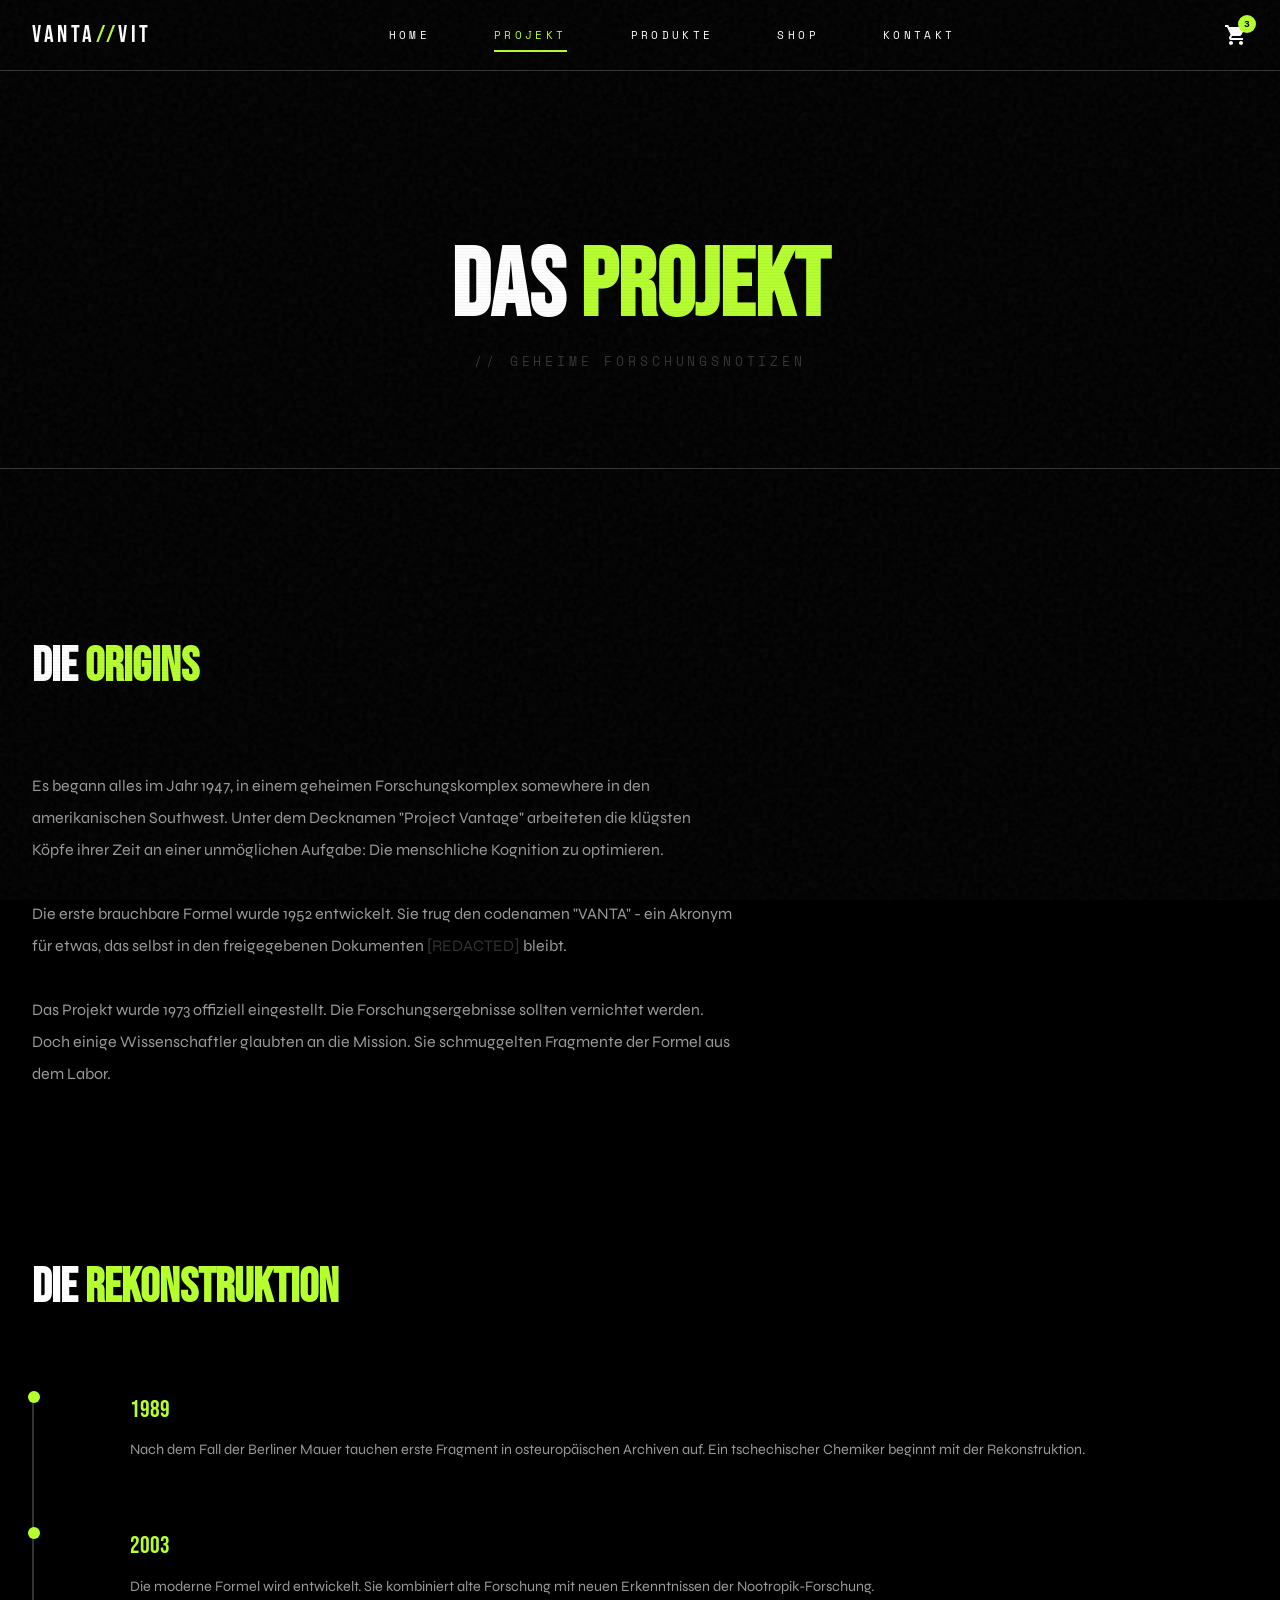
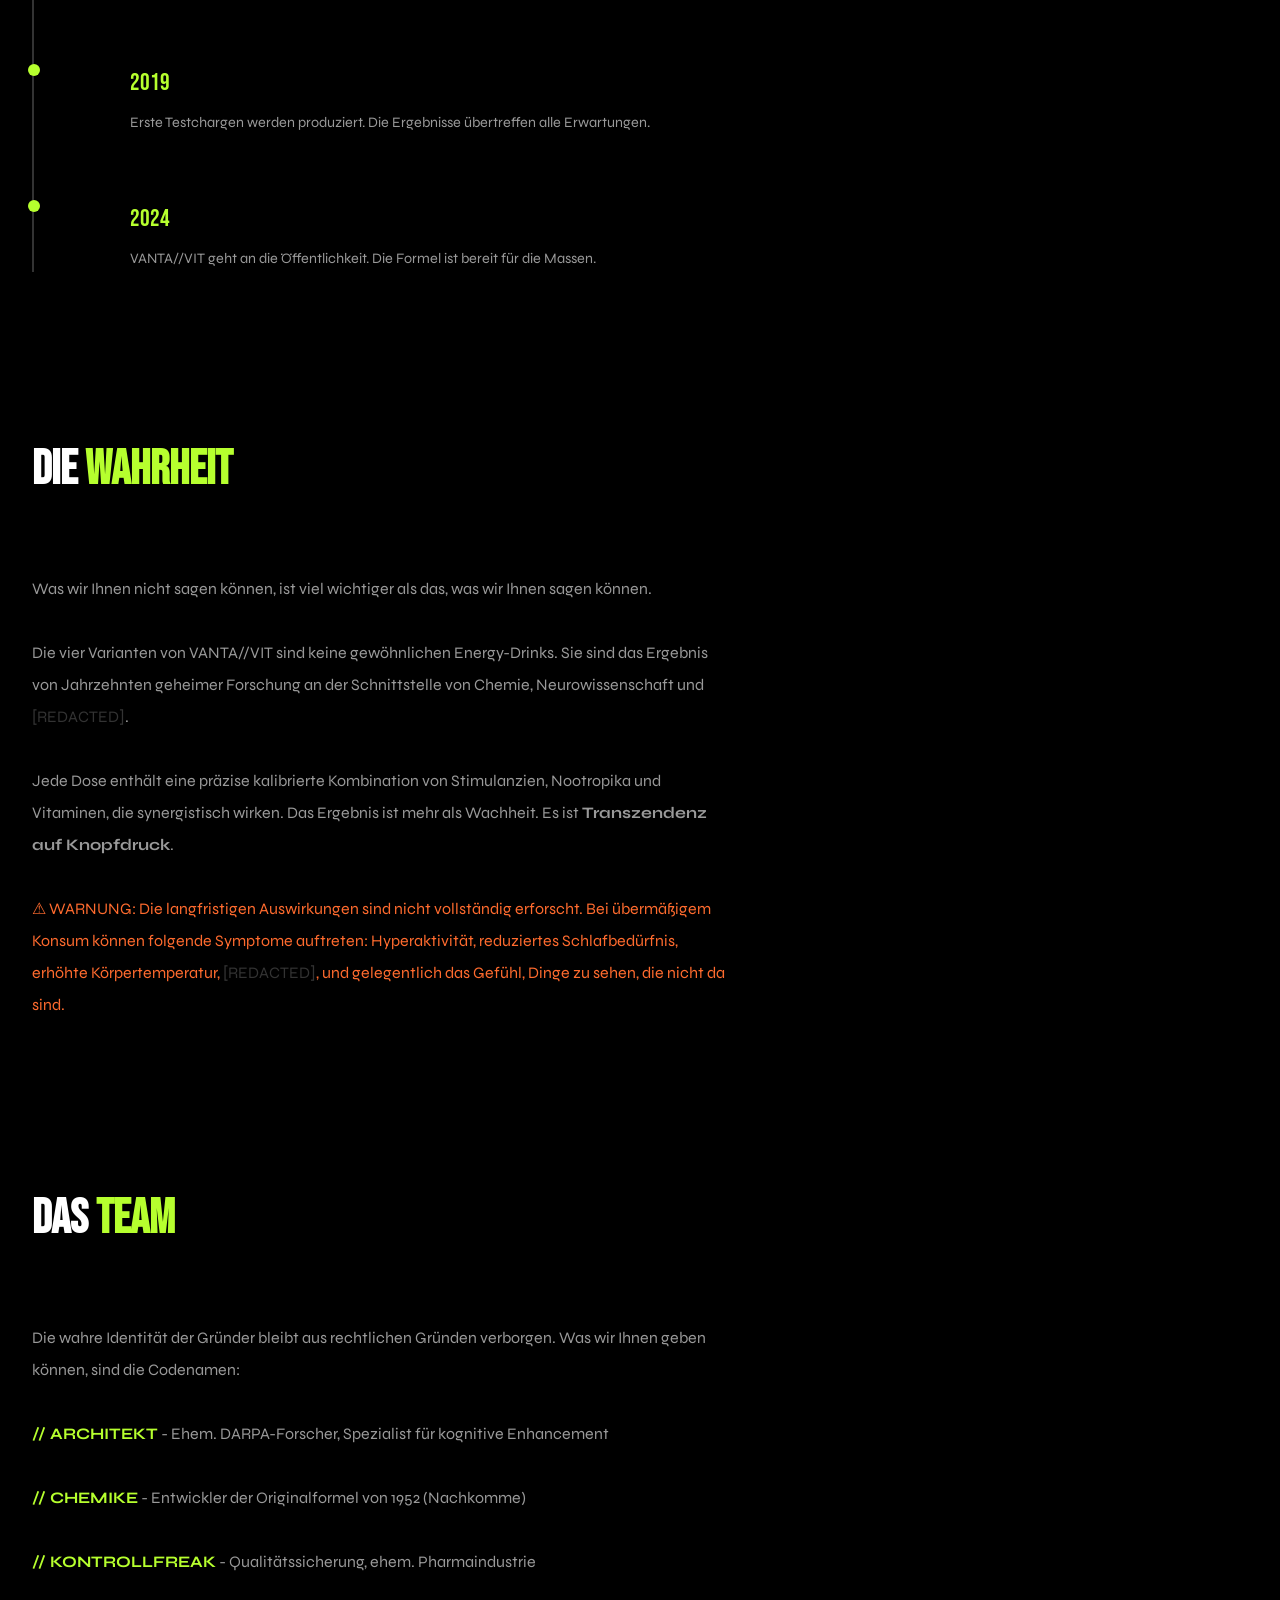
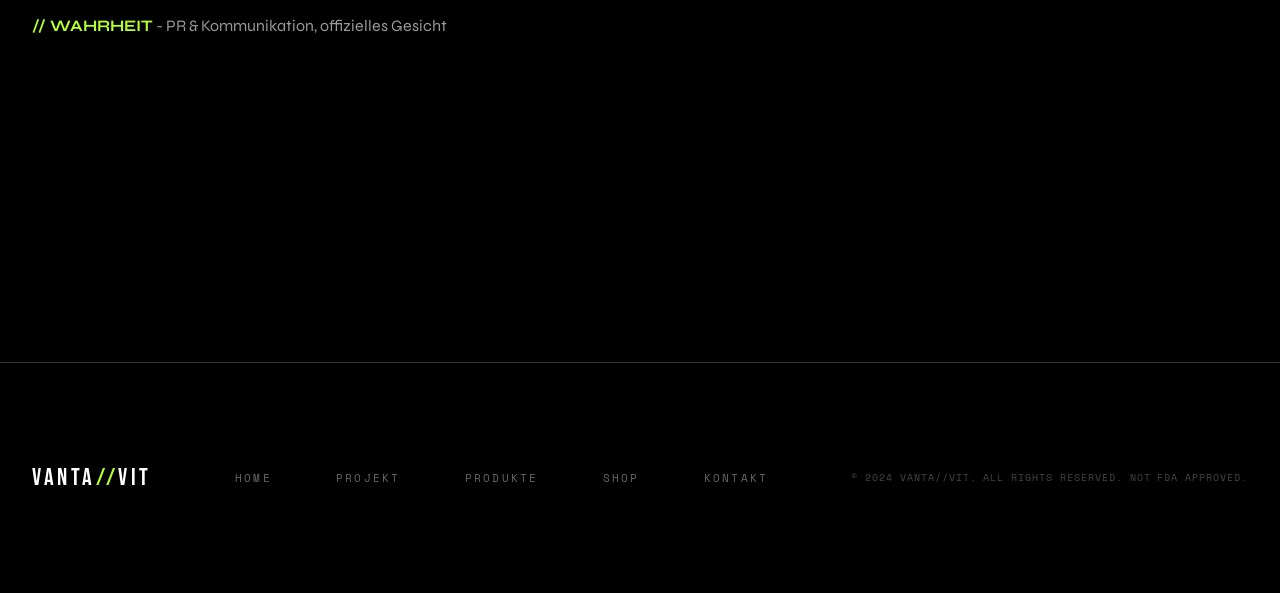
==== commit 60ab6258: "Add shop functionality - filter, cart icon, add to cart animation" ====
--- a/about.html
+++ b/about.html
@@ -19,7 +19,14 @@
             <a href="index.html">HOME</a>
             <a href="about.html" class="active">PROJEKT</a>
             <a href="products.html">PRODUKTE</a>
+            <a href="shop.html">SHOP</a>
             <a href="contact.html">KONTAKT</a>
+        </div>
+        <div class="nav-cart">
+            <svg viewBox="0 0 24 24" xmlns="http://www.w3.org/2000/svg">
+                <path d="M7 18c-1.1 0-1.99.9-1.99 2S5.9 22 7 22s2-.9 2-2-.9-2-2-2zM1 2v2h2l3.6 7.59-1.35 2.45c-.16.28-.25.61-.25.96 0 1.1.9 2 2 2h12v-2H7.42c-.14 0-.25-.11-.25-.25l.03-.12.9-1.63h7.45c.75 0 1.41-.41 1.75-1.03l3.58-6.49c.08-.14.12-.31.12-.48 0-.55-.45-1-1-1H5.21l-.94-2H1zm16 16c-1.1 0-1.99.9-1.99 2s.89 2 1.99 2 2-.9 2-2-.9-2-2-2z"/>
+            </svg>
+            <span class="cart-badge">3</span>
         </div>
         <button class="nav-toggle">MENU</button>
     </nav>
@@ -116,6 +123,7 @@
                 <a href="index.html">HOME</a>
                 <a href="about.html">PROJEKT</a>
                 <a href="products.html">PRODUKTE</a>
+                <a href="shop.html">SHOP</a>
                 <a href="contact.html">KONTAKT</a>
             </div>
             <p class="footer-copy">© 2024 VANTA//VIT. ALL RIGHTS RESERVED. NOT FDA APPROVED.</p>
--- a/style.css
+++ b/style.css
@@ -162,6 +162,42 @@
     padding: 0.5rem;
 }
 
+.nav-cart {
+    position: relative;
+    display: flex;
+    align-items: center;
+    margin-left: var(--spacing-md);
+    cursor: pointer;
+}
+
+.nav-cart svg {
+    width: 24px;
+    height: 24px;
+    fill: var(--color-white);
+    transition: fill 0.3s ease;
+}
+
+.nav-cart:hover svg {
+    fill: var(--color-acid-green);
+}
+
+.cart-badge {
+    position: absolute;
+    top: -8px;
+    right: -8px;
+    background: var(--color-acid-green);
+    color: var(--color-black);
+    font-family: var(--font-mono);
+    font-size: 0.6rem;
+    font-weight: 700;
+    width: 18px;
+    height: 18px;
+    border-radius: 50%;
+    display: flex;
+    align-items: center;
+    justify-content: center;
+}
+
 .hero {
     min-height: 100vh;
     display: flex;
@@ -373,6 +409,27 @@
     color: var(--color-acid-green);
 }
 
+.product-image {
+    width: 100%;
+    height: 200px;
+    overflow: hidden;
+    margin-bottom: var(--spacing-md);
+    background: var(--color-black);
+}
+
+.product-image img {
+    width: 100%;
+    height: 100%;
+    object-fit: cover;
+    transition: transform 0.4s ease;
+    filter: grayscale(30%) contrast(1.1);
+}
+
+.product-card:hover .product-image img {
+    transform: scale(1.1);
+    filter: grayscale(0%) contrast(1);
+}
+
 .product-name {
     font-family: var(--font-body);
     font-size: 1.25rem;
@@ -918,6 +975,20 @@
     .products-detail-grid {
         grid-template-columns: 1fr;
     }
+}
+
+/* Add to Cart Button States */
+.add-to-cart.added {
+    background: var(--color-acid-green) !important;
+    color: var(--color-black) !important;
+    border-color: var(--color-acid-green) !important;
+}
+
+/* Shop Filter */
+.filter-btn.active {
+    background: var(--color-acid-green);
+    color: var(--color-black);
+    border-color: var(--color-acid-green);
 }
 
 @media (max-width: 768px) {
@@ -956,6 +1027,11 @@
         z-index: 1001;
     }
     
+    .nav-cart {
+        display: flex;
+        z-index: 1001;
+    }
+    
     .hero-ctas {
         flex-direction: column;
         align-items: center;
@@ -968,6 +1044,10 @@
     
     .products-grid {
         grid-template-columns: 1fr;
+    }
+    
+    .product-image {
+        height: 250px;
     }
     
     .section-title {
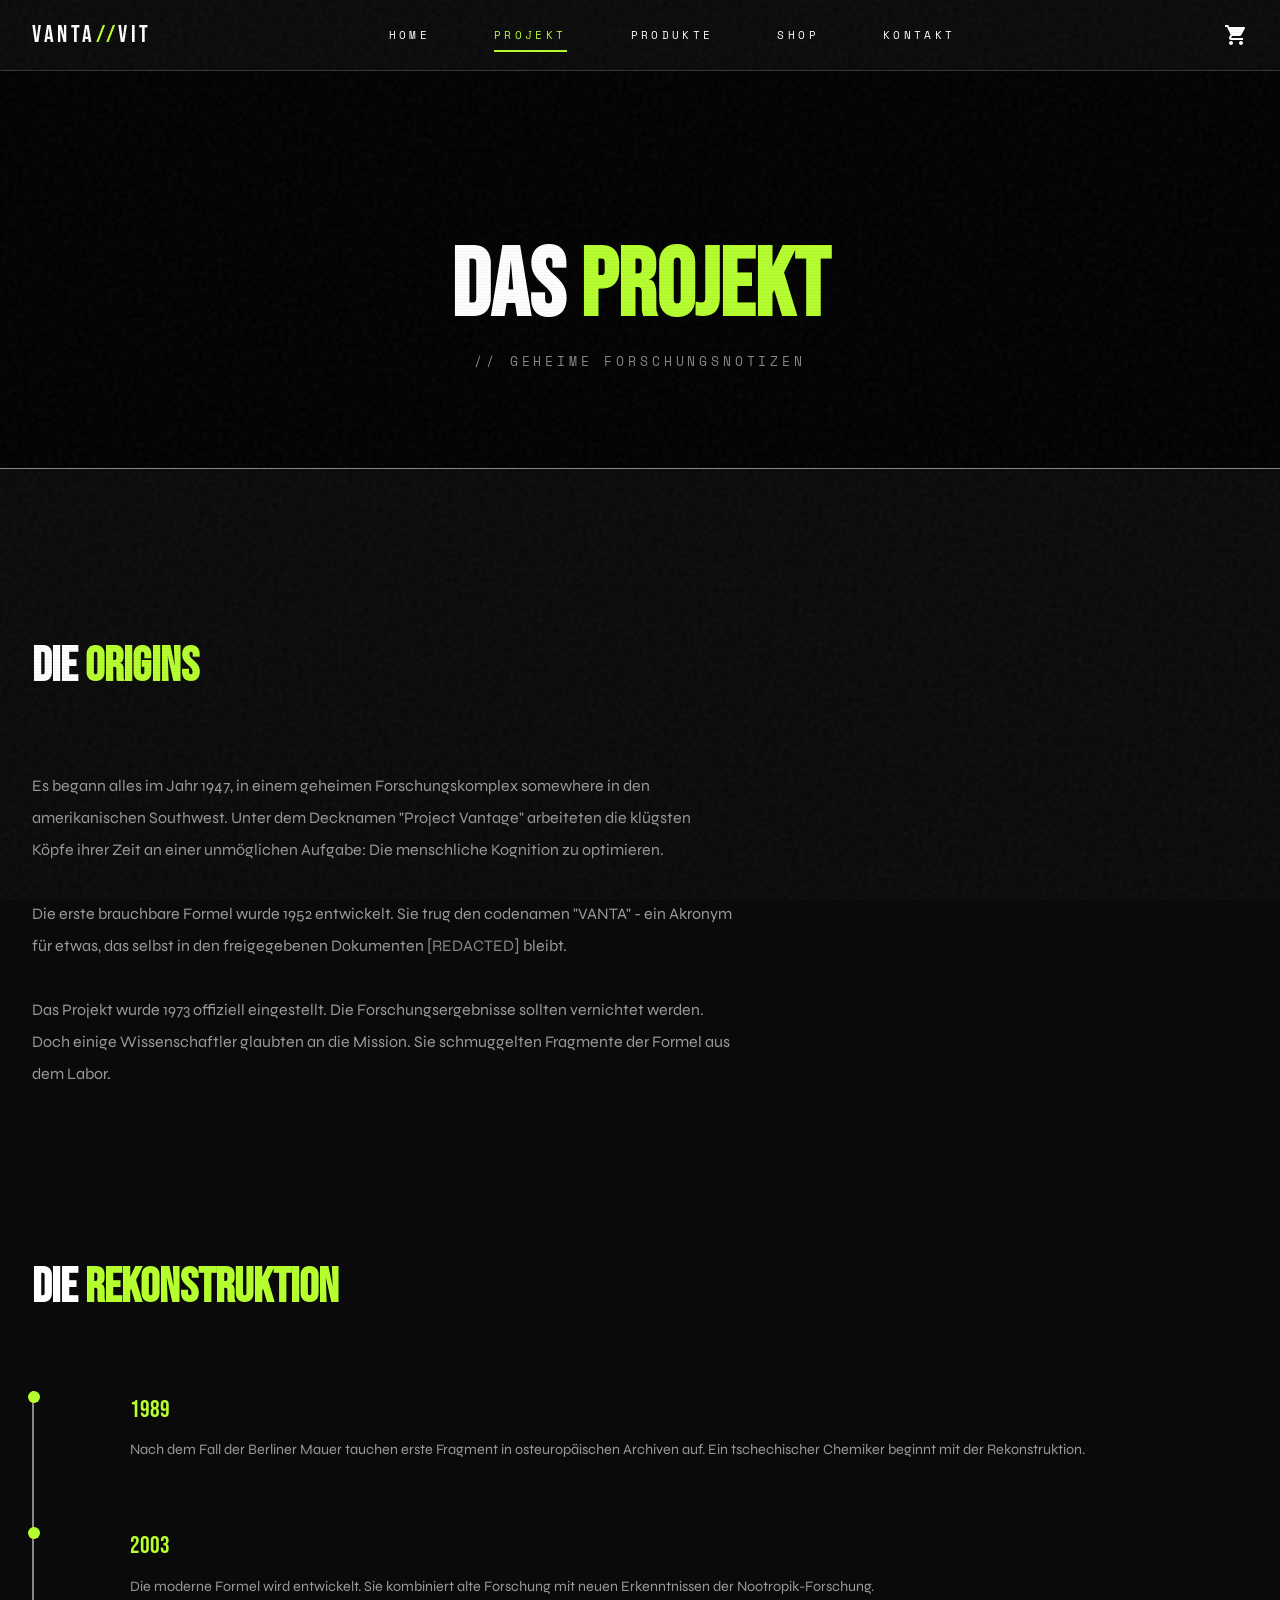
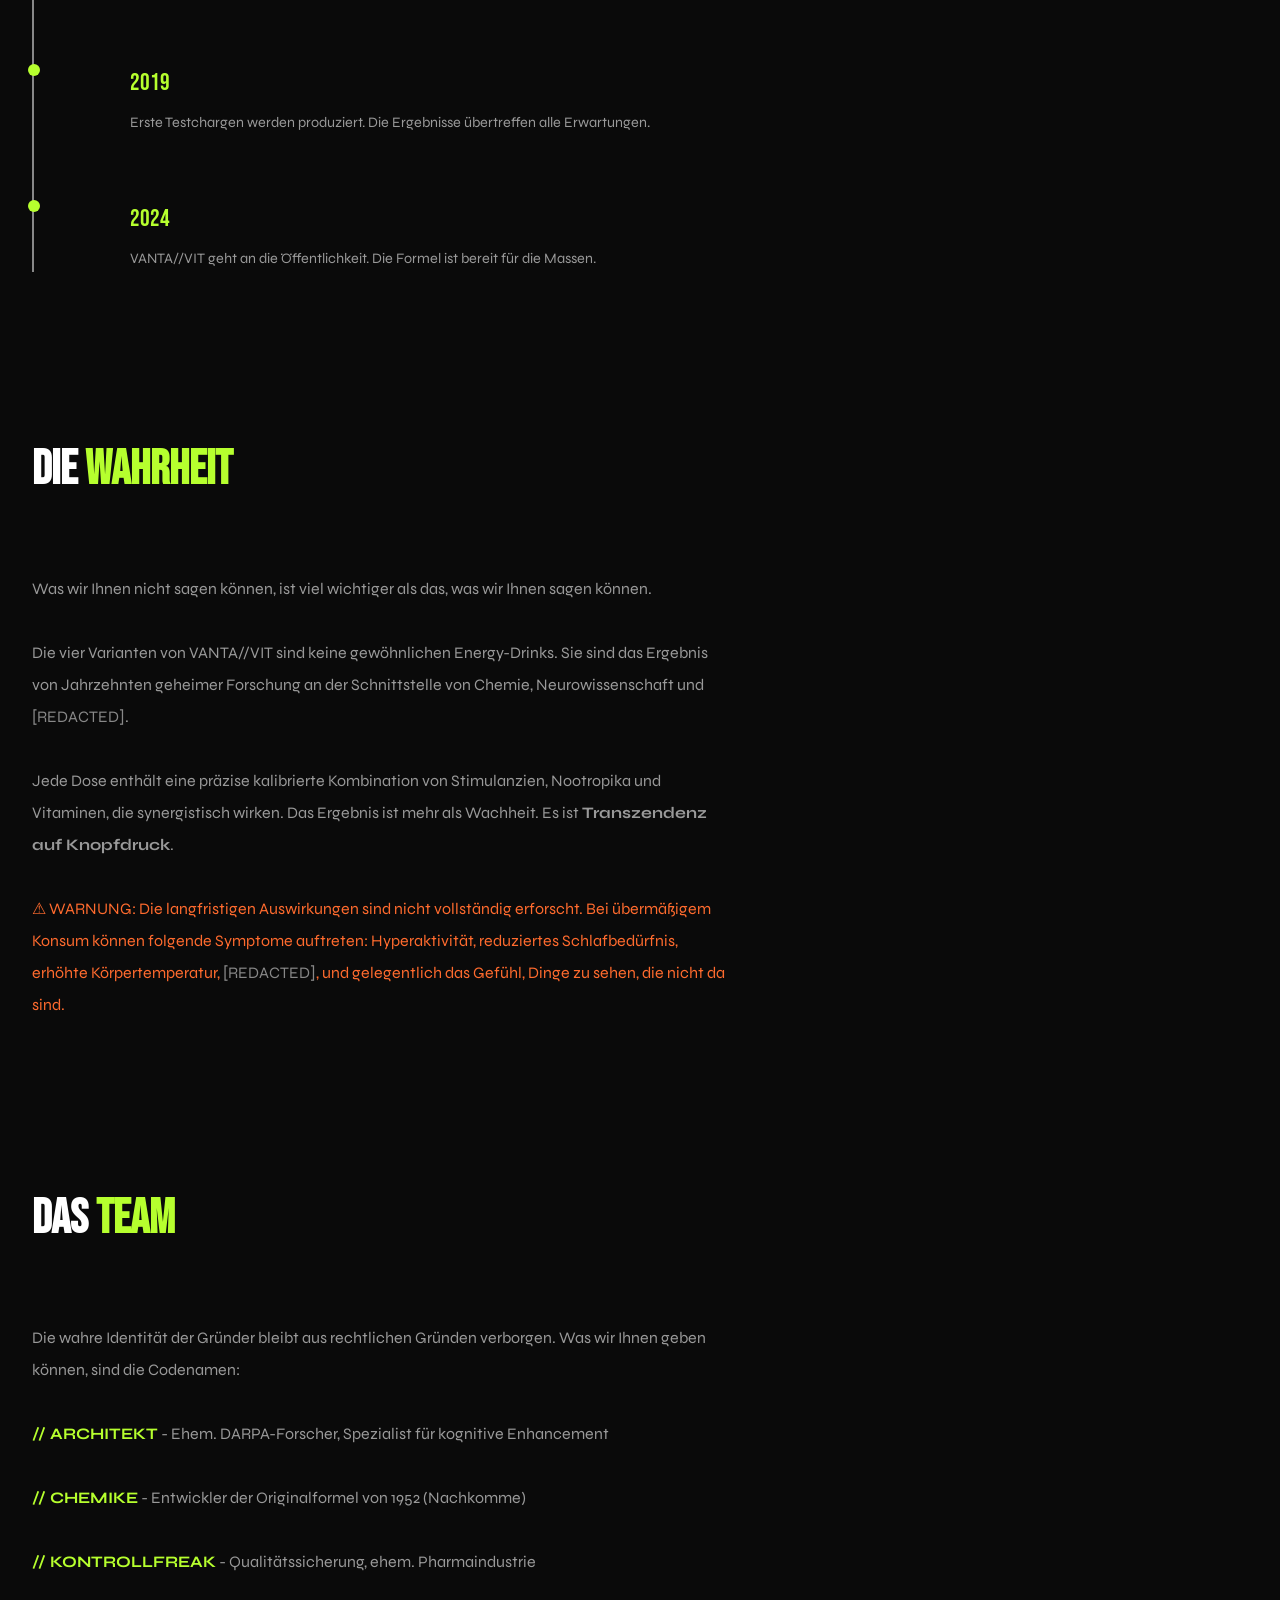
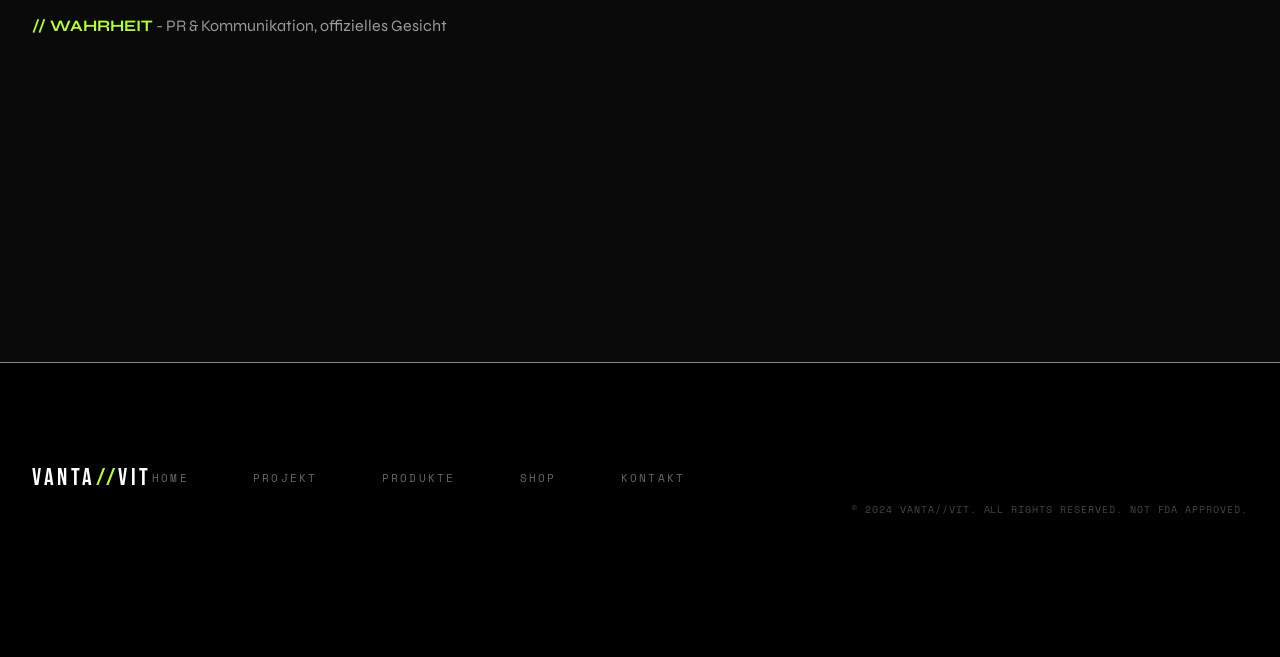
==== commit 1e80e1e8: "Mobile: Accordion menu instead of burger menu - footer-based navigation" ====
--- a/about.html
+++ b/about.html
@@ -118,14 +118,58 @@
 
     <footer class="footer">
         <div class="footer-content">
-            <div class="footer-logo">VANTA<span>//</span>VIT</div>
-            <div class="footer-links">
-                <a href="index.html">HOME</a>
-                <a href="about.html">PROJEKT</a>
-                <a href="products.html">PRODUKTE</a>
-                <a href="shop.html">SHOP</a>
-                <a href="contact.html">KONTAKT</a>
+            <div class="footer-top">
+                <div class="footer-logo">VANTA<span>//</span>VIT</div>
+                <div class="footer-direct-links">
+                    <a href="index.html">HOME</a>
+                    <a href="about.html">PROJEKT</a>
+                    <a href="products.html">PRODUKTE</a>
+                    <a href="shop.html">SHOP</a>
+                    <a href="contact.html">KONTAKT</a>
+                </div>
             </div>
+            
+            <!-- Mobile Accordion Menu -->
+            <div class="footer-accordion">
+                <div class="footer-accordion-item">
+                    <div class="footer-accordion-header">Navigation</div>
+                    <div class="footer-accordion-content">
+                        <div class="footer-accordion-links">
+                            <a href="index.html">HOME</a>
+                            <a href="about.html">PROJEKT</a>
+                            <a href="products.html">PRODUKTE</a>
+                            <a href="shop.html">SHOP</a>
+                            <a href="contact.html">KONTAKT</a>
+                        </div>
+                    </div>
+                </div>
+                
+                <div class="footer-accordion-item">
+                    <div class="footer-accordion-header">Produkte</div>
+                    <div class="footer-accordion-content">
+                        <div class="footer-accordion-links">
+                            <a href="shop.html">BLACK SUN//</a>
+                            <a href="shop.html">STATIC BLOOM//</a>
+                            <a href="shop.html">NEON DUST//</a>
+                            <a href="shop.html">ZERO SIGNAL//</a>
+                            <a href="products.html">Alle Varianten</a>
+                        </div>
+                    </div>
+                </div>
+                
+                <div class="footer-accordion-item">
+                    <div class="footer-accordion-header">Rechtliches</div>
+                    <div class="footer-accordion-content">
+                        <div class="footer-accordion-links">
+                            <a href="contact.html">Impressum</a>
+                            <a href="contact.html">Datenschutz</a>
+                            <a href="contact.html">AGB</a>
+                            <a href="contact.html">Widerruf</a>
+                        </div>
+                    </div>
+                </div>
+            </div>
+            
             <p class="footer-copy">© 2024 VANTA//VIT. ALL RIGHTS RESERVED. NOT FDA APPROVED.</p>
         </div>
     </footer>
--- a/style.css
+++ b/style.css
@@ -1,10 +1,24 @@
 :root {
+    /* Dark Mode (Default) */
+    --color-bg: #0a0a0a;
+    --color-text: #ffffff;
     --color-white: #FFFFFF;
     --color-black: #000000;
+    --color-gray: #888888;
+    --color-dark-gray: #1a1a1a;
     --color-acid-green: #B6FF2E;
+    --color-accent-lime: #B6FF2E;
+    --color-accent-red: #FF2E2E;
+    --color-accent-blue: #2E6BFF;
+    --color-accent-orange: #FF6B2E;
     --color-toxic-orange: #FF6B2E;
-    --color-dark-gray: #111111;
-    --color-gray: #333333;
+    --color-nav-bg: #000000;
+    --color-nav-border: #ffffff;
+    --color-secondary: #888888;
+    --color-muted: #666666;
+    --color-card-bg: #111111;
+    --color-border: #333333;
+    --color-border-light: #444444;
     
     --font-display: 'Bebas Neue', sans-serif;
     --font-mono: 'Space Mono', monospace;
@@ -16,6 +30,37 @@
     --spacing-lg: 4rem;
     --spacing-xl: 6rem;
     --spacing-xxl: 10rem;
+    
+    --nav-shadow: 8px 8px 0 #ffffff;
+    --nav-border: 4px solid #ffffff;
+    --card-shadow: 4px 4px 0 #ffffff;
+}
+
+/* Light Mode */
+[data-theme="light"] {
+    --color-bg: #f5f5f5;
+    --color-text: #1a1a1a;
+    --color-white: #FFFFFF;
+    --color-black: #000000;
+    --color-gray: #888888;
+    --color-dark-gray: #e5e5e5;
+    --color-acid-green: #8CBF1A;
+    --color-accent-lime: #8CBF1A;
+    --color-accent-red: #E01515;
+    --color-accent-blue: #1E4FCC;
+    --color-accent-orange: #E04F1E;
+    --color-toxic-orange: #E04F1E;
+    --color-nav-bg: #ffffff;
+    --color-nav-border: #000000;
+    --color-secondary: #666666;
+    --color-muted: #888888;
+    --color-card-bg: #ffffff;
+    --color-border: #cccccc;
+    --color-border-light: #e0e0e0;
+    
+    --nav-shadow: 8px 8px 0 #000000;
+    --nav-border: 4px solid #000000;
+    --card-shadow: 4px 4px 0 #000000;
 }
 
 *, *::before, *::after {
@@ -31,10 +76,11 @@
 
 body {
     font-family: var(--font-body);
-    background-color: var(--color-black);
-    color: var(--color-white);
+    background-color: var(--color-bg);
+    color: var(--color-text);
     line-height: 1.6;
     overflow-x: hidden;
+    transition: background-color 0.3s ease, color 0.3s ease;
 }
 
 ::selection {
@@ -93,14 +139,43 @@
     justify-content: space-between;
     align-items: center;
     z-index: 1000;
-    background: rgba(0, 0, 0, 0.9);
-    backdrop-filter: blur(10px);
-    border-bottom: 1px solid var(--color-gray);
-    transition: transform 0.3s ease;
+    background: var(--color-bg);
+    border-bottom: 1px solid var(--color-border);
+    transition: transform 0.3s ease, background-color 0.3s ease;
 }
 
 .main-nav.nav-hidden {
     transform: translateY(-100%);
+}
+
+/* Theme Toggle Button */
+.theme-toggle {
+    background: none;
+    border: 2px solid var(--color-white);
+    color: var(--color-white);
+    padding: 8px 14px;
+    cursor: pointer;
+    font-size: 1.2rem;
+    transition: all 0.3s ease;
+    display: flex;
+    align-items: center;
+    gap: 8px;
+}
+
+.theme-toggle:hover {
+    background: var(--color-accent-lime);
+    color: var(--color-black);
+    border-color: var(--color-accent-lime);
+}
+
+[data-theme="light"] .theme-toggle {
+    border-color: var(--color-black);
+    color: var(--color-black);
+}
+
+[data-theme="light"] .theme-toggle:hover {
+    background: var(--color-black);
+    color: var(--color-white);
 }
 
 .logo {
@@ -337,6 +412,619 @@
     50% { opacity: 0.5; transform: scaleY(0.5); }
 }
 
+/* ========== LIGHT MODE HERO FIX ========== */
+[data-theme="light"] .logo {
+    color: var(--color-black);
+    text-shadow: none;
+}
+
+[data-theme="light"] .logo span {
+    color: var(--color-accent-lime);
+}
+
+[data-theme="light"] .nav-links a {
+    color: var(--color-black);
+}
+
+[data-theme="light"] .nav-links a::after {
+    background: var(--color-black);
+}
+
+[data-theme="light"] .nav-links a.active::after {
+    width: 100%;
+}
+
+[data-theme="light"] .hero-headline {
+    color: var(--color-white);
+    text-shadow: 0 0 40px rgba(0, 0, 0, 0.5);
+}
+
+[data-theme="light"] .hero-subheadline {
+    color: rgba(255, 255, 255, 0.8);
+}
+
+[data-theme="light"] .hero-warning {
+    color: var(--color-accent-red);
+}
+
+[data-theme="light"] .cta-btn {
+    border-color: var(--color-white);
+    color: var(--color-white);
+}
+
+[data-theme="light"] .cta-btn:hover {
+    background: var(--color-accent-lime);
+    color: var(--color-black);
+    border-color: var(--color-accent-lime);
+}
+
+[data-theme="light"] .cta-btn.primary {
+    background: var(--color-white);
+    color: var(--color-black);
+    border-color: var(--color-white);
+}
+
+[data-theme="light"] .cta-btn.primary:hover {
+    background: var(--color-accent-lime);
+    border-color: var(--color-accent-lime);
+}
+
+[data-theme="light"] .hero-scroll {
+    color: rgba(255, 255, 255, 0.7);
+}
+
+[data-theme="light"] .hero::before {
+    background: 
+        radial-gradient(circle at 20% 80%, rgba(140, 191, 26, 0.15) 0%, transparent 50%),
+        radial-gradient(circle at 80% 20%, rgba(224, 21, 21, 0.1) 0%, transparent 50%);
+}
+
+/* ========== LIGHT MODE PRODUCTS SECTION ========== */
+[data-theme="light"] .products-section {
+    background: var(--color-bg);
+}
+
+[data-theme="light"] .section-label {
+    color: var(--color-muted);
+}
+
+[data-theme="light"] .section-title {
+    color: var(--color-black);
+}
+
+[data-theme="light"] .product-card {
+    background: var(--color-card-bg);
+    border: 1px solid var(--color-border);
+}
+
+[data-theme="light"] .product-code {
+    color: var(--color-muted);
+    border-color: var(--color-border);
+}
+
+[data-theme="light"] .product-name {
+    color: var(--color-black);
+}
+
+[data-theme="light"] .product-tagline {
+    color: var(--color-secondary);
+}
+
+[data-theme="light"] .product-ingredients {
+    color: var(--color-muted);
+}
+
+[data-theme="light"] .product-price {
+    color: var(--color-black);
+}
+
+[data-theme="light"] .add-to-cart-btn {
+    border-color: var(--color-black);
+    color: var(--color-black);
+}
+
+[data-theme="light"] .add-to-cart-btn:hover {
+    background: var(--color-black);
+    color: var(--color-white);
+}
+
+/* ========== LIGHT MODE LORE SECTION ========== */
+[data-theme="light"] .lore-section {
+    background: var(--color-white);
+}
+
+[data-theme="light"] .lore-content h2 {
+    color: var(--color-black);
+}
+
+[data-theme="light"] .lore-content h2 span {
+    color: var(--color-accent-lime);
+}
+
+[data-theme="light"] .lore-text {
+    color: var(--color-text);
+}
+
+[data-theme="light"] .research-note {
+    background: var(--color-bg);
+    border: 1px solid var(--color-border);
+}
+
+[data-theme="light"] .note-header {
+    color: var(--color-muted);
+    border-bottom-color: var(--color-border);
+}
+
+[data-theme="light"] .note-content {
+    color: var(--color-text);
+}
+
+[data-theme="light"] .redacted {
+    background: var(--color-black);
+    color: var(--color-black);
+}
+
+/* ========== LIGHT MODE SOCIAL PROOF ========== */
+[data-theme="light"] .social-proof-section {
+    background: var(--color-bg);
+}
+
+[data-theme="light"] .terminal {
+    background: var(--color-card-bg);
+    border: 1px solid var(--color-border);
+}
+
+[data-theme="light"] .terminal-header {
+    background: var(--color-border-light);
+    border-bottom-color: var(--color-border);
+}
+
+[data-theme="light"] .terminal-title {
+    color: var(--color-secondary);
+}
+
+[data-theme="light"] .terminal-line {
+    color: var(--color-muted);
+}
+
+[data-theme="light"] .review-text {
+    color: var(--color-text);
+}
+
+[data-theme="light"] .review-author {
+    color: var(--color-muted);
+}
+
+/* ========== LIGHT MODE FOOTER ========== */
+[data-theme="light"] .footer {
+    background: var(--color-white);
+    border-top: 1px solid var(--color-border);
+}
+
+[data-theme="light"] .footer-logo {
+    color: var(--color-black);
+}
+
+[data-theme="light"] .footer-logo span {
+    color: var(--color-accent-lime);
+}
+
+[data-theme="light"] .footer-direct-links a {
+    color: var(--color-text);
+}
+
+[data-theme="light"] .footer-direct-links a:hover {
+    color: var(--color-accent-lime);
+}
+
+[data-theme="light"] .footer-accordion-header {
+    color: var(--color-black);
+    border-bottom-color: var(--color-border);
+}
+
+[data-theme="light"] .footer-accordion-links a {
+    color: var(--color-text);
+}
+
+[data-theme="light"] .footer-accordion-links a:hover {
+    color: var(--color-accent-lime);
+}
+
+[data-theme="light"] .footer-copy {
+    color: var(--color-muted);
+}
+
+/* ========== LIGHT MODE CART ========== */
+[data-theme="light"] .cart-overlay {
+    background: rgba(0, 0, 0, 0.5);
+}
+
+[data-theme="light"] .cart-panel {
+    background: var(--color-white);
+    border-left: 1px solid var(--color-border);
+}
+
+[data-theme="light"] .cart-panel-title {
+    color: var(--color-black);
+}
+
+[data-theme="light"] .cart-panel-title span {
+    color: var(--color-accent-lime);
+}
+
+[data-theme="light"] .close-cart-btn {
+    color: var(--color-black);
+}
+
+[data-theme="light"] .empty-cart-message {
+    color: var(--color-muted);
+}
+
+[data-theme="light"] .cart-item {
+    border-bottom-color: var(--color-border);
+}
+
+[data-theme="light"] .cart-item-name {
+    color: var(--color-black);
+}
+
+[data-theme="light"] .cart-item-variant {
+    color: var(--color-muted);
+}
+
+[data-theme="light"] .cart-item-price {
+    color: var(--color-text);
+}
+
+[data-theme="light"] .cart-item-remove {
+    color: var(--color-accent-red);
+}
+
+[data-theme="light"] .cart-total {
+    color: var(--color-black);
+}
+
+[data-theme="light"] .clear-cart-btn {
+    border-color: var(--color-black);
+    color: var(--color-black);
+}
+
+[data-theme="light"] .clear-cart-btn:hover {
+    background: var(--color-accent-red);
+    border-color: var(--color-accent-red);
+    color: var(--color-white);
+}
+
+/* ========== MOBILE OPTIMIZATION ========== */
+@media (max-width: 768px) {
+    .hero {
+        padding: var(--spacing-xl) var(--spacing-sm);
+        min-height: 100vh;
+        padding-top: calc(var(--spacing-xxl) + 60px);
+    }
+    
+    .hero-content {
+        padding: 0 var(--spacing-xs);
+    }
+    
+    .hero-headline {
+        font-size: clamp(2.5rem, 15vw, 5rem);
+    }
+    
+    .hero-subheadline {
+        font-size: clamp(1rem, 4vw, 1.5rem);
+        margin-bottom: var(--spacing-md);
+    }
+    
+    .hero-warning {
+        font-size: 0.65rem;
+        letter-spacing: 0.3em;
+        margin-bottom: var(--spacing-lg);
+    }
+    
+    .hero-ctas {
+        flex-direction: column;
+        gap: var(--spacing-sm);
+        width: 100%;
+        max-width: 300px;
+        margin: 0 auto;
+    }
+    
+    .cta-btn {
+        width: 100%;
+        padding: var(--spacing-sm) var(--spacing-md);
+        font-size: 0.7rem;
+    }
+    
+    .hero-scroll {
+        bottom: var(--spacing-md);
+    }
+    
+    .scroll-line {
+        height: 40px;
+    }
+    
+    /* Products Section Mobile */
+    .products-section {
+        padding: var(--spacing-xl) var(--spacing-sm);
+    }
+    
+    .section-label {
+        font-size: 0.8rem;
+    }
+    
+    .section-title {
+        font-size: clamp(1.8rem, 8vw, 2.5rem);
+    }
+    
+    .products-grid {
+        grid-template-columns: 1fr;
+        gap: var(--spacing-lg);
+        padding: 0 var(--spacing-xs);
+    }
+    
+    .product-card {
+        padding: var(--spacing-md);
+    }
+    
+    .product-name {
+        font-size: 1.3rem;
+    }
+    
+    .product-tagline {
+        font-size: 0.85rem;
+    }
+    
+    .product-ingredients {
+        font-size: 0.75rem;
+    }
+    
+    .product-price {
+        font-size: 1.3rem;
+        margin: var(--spacing-sm) 0;
+    }
+    
+    .add-to-cart-btn {
+        width: 100%;
+        padding: var(--spacing-sm);
+        font-size: 0.75rem;
+    }
+    
+    /* Lore Section Mobile */
+    .lore-section {
+        padding: var(--spacing-xl) var(--spacing-sm);
+    }
+    
+    .lore-grid {
+        grid-template-columns: 1fr;
+        gap: var(--spacing-lg);
+    }
+    
+    .lore-content h2 {
+        font-size: clamp(1.8rem, 8vw, 2.5rem);
+    }
+    
+    .lore-text {
+        font-size: 0.95rem;
+    }
+    
+    .research-notes {
+        gap: var(--spacing-md);
+    }
+    
+    .research-note {
+        padding: var(--spacing-md);
+    }
+    
+    .note-header {
+        font-size: 0.7rem;
+    }
+    
+    .note-content {
+        font-size: 0.8rem;
+    }
+    
+    /* Social Proof Mobile */
+    .social-proof-section {
+        padding: var(--spacing-xl) var(--spacing-sm);
+    }
+    
+    .terminal-reviews {
+        gap: var(--spacing-lg);
+    }
+    
+    .terminal-title {
+        font-size: 0.65rem;
+    }
+    
+    .review-text {
+        font-size: 0.9rem;
+    }
+    
+    .review-author {
+        font-size: 0.75rem;
+    }
+    
+    /* Footer Mobile */
+    .footer {
+        padding: var(--spacing-lg) var(--spacing-sm);
+    }
+    
+    .footer-accordion {
+        display: block;
+        margin-top: var(--spacing-md);
+    }
+    
+    .footer-accordion-item {
+        border-bottom: 1px solid var(--color-border);
+    }
+    
+    .footer-accordion-header {
+        display: flex;
+        justify-content: space-between;
+        align-items: center;
+        padding: var(--spacing-sm) 0;
+        cursor: pointer;
+        font-family: var(--font-mono);
+        font-size: 0.75rem;
+        letter-spacing: 0.2em;
+        text-transform: uppercase;
+        color: var(--color-text);
+    }
+    
+    .footer-accordion-header::after {
+        content: '+';
+        font-size: 1rem;
+        transition: transform 0.3s ease;
+    }
+    
+    .footer-accordion-item.active .footer-accordion-header::after {
+        transform: rotate(45deg);
+    }
+    
+    .footer-accordion-content {
+        max-height: 0;
+        overflow: hidden;
+        transition: max-height 0.3s ease;
+    }
+    
+    .footer-accordion-item.active .footer-accordion-content {
+        max-height: 300px;
+    }
+    
+    .footer-accordion-links {
+        display: flex;
+        flex-direction: column;
+        gap: var(--spacing-xs);
+        padding: var(--spacing-xs) 0 var(--spacing-md);
+    }
+    
+    .footer-accordion-links a {
+        font-size: 0.8rem;
+        color: var(--color-secondary);
+        transition: color 0.3s ease;
+    }
+    
+    .footer-accordion-links a:hover {
+        color: var(--color-accent-lime);
+    }
+    
+    .footer-top {
+        display: flex;
+        justify-content: space-between;
+        align-items: center;
+    }
+    
+    .footer-logo {
+        font-size: 1.3rem;
+    }
+    
+    .footer-direct-links {
+        display: none;
+    }
+    
+    /* Navigation Mobile - einfache Links im Header */
+    .nav-toggle {
+        display: none;
+    }
+    
+    .nav-links {
+        position: static;
+        flex-direction: row;
+        background: transparent;
+        padding: 0;
+        transform: none;
+        border: none;
+        z-index: auto;
+    }
+    
+    .nav-links a {
+        font-size: 0.65rem;
+        padding: 0;
+    }
+    
+    .nav-cart {
+        position: absolute;
+        right: 20px;
+        top: 50%;
+        transform: translateY(-50%);
+    }
+    
+    /* Cart Panel Mobile */
+    .cart-panel {
+        width: 100%;
+        max-width: 100%;
+    }
+    
+    .cart-item {
+        flex-direction: column;
+        align-items: flex-start;
+        gap: var(--spacing-xs);
+    }
+    
+    .cart-item-image {
+        width: 60px;
+        height: 60px;
+    }
+    
+    .cart-item-details {
+        width: 100%;
+    }
+}
+
+/* Extra small devices */
+@media (max-width: 480px) {
+    .hero-headline {
+        font-size: clamp(2rem, 18vw, 3.5rem);
+    }
+    
+    .hero-subheadline {
+        font-size: 0.9rem;
+    }
+    
+    .hero-warning {
+        font-size: 0.55rem;
+    }
+    
+    .cta-btn {
+        font-size: 0.65rem;
+        padding: 0.8rem var(--spacing-sm);
+    }
+    
+    .product-card {
+        padding: var(--spacing-sm);
+    }
+    
+    .product-name {
+        font-size: 1.1rem;
+    }
+}
+
+/* Landscape mobile */
+@media (max-height: 500px) and (orientation: landscape) {
+    .hero {
+        min-height: auto;
+        padding: calc(var(--spacing-xxl) + 40px) var(--spacing-md) var(--spacing-lg);
+    }
+    
+    .hero-headline {
+        font-size: clamp(2rem, 8vw, 4rem);
+    }
+    
+    .hero-subheadline {
+        margin-bottom: var(--spacing-sm);
+    }
+    
+    .hero-ctas {
+        flex-direction: row;
+        flex-wrap: wrap;
+    }
+    
+    .hero-scroll {
+        display: none;
+    }
+}
+
 .products-section {
     padding: var(--spacing-xxl) var(--spacing-md);
     background: var(--color-dark-gray);
@@ -426,8 +1114,55 @@
 }
 
 .product-card:hover .product-image img {
-    transform: scale(1.1);
+    transform: scale(1.05);
     filter: grayscale(0%) contrast(1);
+}
+
+.product-price {
+    font-family: var(--font-mono);
+    font-size: 1.5rem;
+    font-weight: 700;
+    color: var(--color-acid-green);
+    margin: var(--spacing-sm) 0;
+    letter-spacing: 0.05em;
+}
+
+.add-to-cart-btn {
+    width: 100%;
+    padding: var(--spacing-sm) var(--spacing-md);
+    background: transparent;
+    border: 2px solid var(--color-acid-green);
+    color: var(--color-acid-green);
+    font-family: var(--font-mono);
+    font-size: 0.75rem;
+    font-weight: 700;
+    letter-spacing: 0.15em;
+    text-transform: uppercase;
+    cursor: pointer;
+    transition: all 0.3s ease;
+    margin-top: var(--spacing-sm);
+}
+
+.add-to-cart-btn:hover {
+    background: var(--color-acid-green);
+    color: var(--color-black);
+}
+
+.add-to-cart-btn.added {
+    background: var(--color-acid-green);
+    color: var(--color-black);
+}
+
+.add-to-cart-btn:disabled {
+    opacity: 0.5;
+    cursor: not-allowed;
+    border-color: var(--color-gray);
+    color: var(--color-gray);
+}
+
+.add-to-cart-btn:disabled:hover {
+    background: transparent;
+    color: var(--color-gray);
 }
 
 .product-name {
@@ -618,12 +1353,19 @@
     color: var(--color-acid-green);
 }
 
-.footer-links {
+.footer-top {
+    display: flex;
+    justify-content: space-between;
+    align-items: center;
+    margin-bottom: var(--spacing-lg);
+}
+
+.footer-direct-links {
     display: flex;
     gap: var(--spacing-lg);
 }
 
-.footer-links a {
+.footer-direct-links a {
     font-family: var(--font-mono);
     font-size: 0.7rem;
     letter-spacing: 0.2em;
@@ -632,8 +1374,13 @@
     transition: color 0.3s ease;
 }
 
-.footer-links a:hover {
+.footer-direct-links a:hover {
     color: var(--color-acid-green);
+}
+
+/* Accordion auf Desktop ausblenden */
+.footer-accordion {
+    display: none;
 }
 
 .footer-copy {
@@ -1078,4 +1825,304 @@
 [data-scroll].visible {
     opacity: 1;
     transform: translateY(0);
+}
+
+/* ====== CART PANEL ====== */
+.cart-overlay {
+    position: fixed;
+    top: 0;
+    left: 0;
+    width: 100%;
+    height: 100%;
+    background: rgba(0, 0, 0, 0.8);
+    z-index: 1999;
+    opacity: 0;
+    visibility: hidden;
+    transition: all 0.3s ease;
+}
+
+.cart-overlay.active {
+    opacity: 1;
+    visibility: visible;
+}
+
+.cart-panel {
+    position: fixed;
+    top: 0;
+    right: -450px;
+    width: 450px;
+    max-width: 100%;
+    height: 100%;
+    background: #0a0a0a;
+    z-index: 2000;
+    transition: right 0.4s cubic-bezier(0.4, 0, 0.2, 1);
+    display: flex;
+    flex-direction: column;
+    border-left: 2px solid var(--color-acid-green);
+}
+
+.cart-panel.active {
+    right: 0;
+}
+
+.cart-panel-header {
+    padding: var(--spacing-md);
+    background: var(--color-black);
+    border-bottom: 1px solid var(--color-gray);
+    display: flex;
+    justify-content: space-between;
+    align-items: center;
+}
+
+.cart-panel-title {
+    font-family: var(--font-display);
+    font-size: 1.5rem;
+    text-transform: uppercase;
+    letter-spacing: 0.1em;
+    color: var(--color-white);
+}
+
+.cart-panel-title span {
+    color: var(--color-acid-green);
+}
+
+.cart-close-btn {
+    width: 40px;
+    height: 40px;
+    background: transparent;
+    border: 2px solid var(--color-white);
+    color: var(--color-white);
+    font-size: 1.2rem;
+    cursor: pointer;
+    transition: all 0.3s ease;
+    display: flex;
+    align-items: center;
+    justify-content: center;
+}
+
+.cart-close-btn:hover {
+    background: var(--color-acid-green);
+    border-color: var(--color-acid-green);
+    color: var(--color-black);
+}
+
+.cart-items {
+    flex: 1;
+    overflow-y: auto;
+    padding: var(--spacing-md);
+}
+
+.cart-item {
+    display: flex;
+    gap: var(--spacing-sm);
+    padding: var(--spacing-md);
+    background: var(--color-dark-gray);
+    border: 1px solid var(--color-gray);
+    margin-bottom: var(--spacing-sm);
+    position: relative;
+    transition: border-color 0.3s ease;
+}
+
+.cart-item:hover {
+    border-color: var(--color-acid-green);
+}
+
+.cart-item-image {
+    width: 70px;
+    height: 70px;
+    flex-shrink: 0;
+    overflow: hidden;
+    background: var(--color-black);
+}
+
+.cart-item-image img {
+    width: 100%;
+    height: 100%;
+    object-fit: cover;
+    filter: grayscale(30%) contrast(1.1);
+}
+
+.cart-item-details {
+    flex: 1;
+    display: flex;
+    flex-direction: column;
+    gap: 4px;
+}
+
+.cart-item-variant {
+    font-family: var(--font-mono);
+    font-size: 0.6rem;
+    color: var(--color-acid-green);
+    letter-spacing: 0.15em;
+    text-transform: uppercase;
+}
+
+.cart-item-name {
+    font-family: var(--font-body);
+    font-size: 0.85rem;
+    font-weight: 700;
+    text-transform: uppercase;
+    color: var(--color-white);
+    line-height: 1.2;
+}
+
+.cart-item-price {
+    font-family: var(--font-mono);
+    font-size: 1rem;
+    font-weight: 700;
+    color: var(--color-white);
+}
+
+.cart-item-quantity {
+    display: flex;
+    align-items: center;
+    gap: var(--spacing-xs);
+    margin-top: auto;
+}
+
+.qty-btn {
+    width: 24px;
+    height: 24px;
+    background: transparent;
+    border: 1px solid var(--color-gray);
+    color: var(--color-white);
+    font-family: var(--font-mono);
+    font-size: 0.9rem;
+    cursor: pointer;
+    transition: all 0.2s ease;
+    display: flex;
+    align-items: center;
+    justify-content: center;
+}
+
+.qty-btn:hover {
+    background: var(--color-acid-green);
+    border-color: var(--color-acid-green);
+    color: var(--color-black);
+}
+
+.qty-value {
+    font-family: var(--font-mono);
+    font-size: 0.8rem;
+    color: var(--color-white);
+    min-width: 30px;
+    text-align: center;
+}
+
+.cart-item-remove {
+    position: absolute;
+    top: var(--spacing-xs);
+    right: var(--spacing-xs);
+    width: 24px;
+    height: 24px;
+    background: var(--color-toxic-orange);
+    border: none;
+    color: var(--color-white);
+    font-size: 0.8rem;
+    cursor: pointer;
+    transition: all 0.3s ease;
+    display: flex;
+    align-items: center;
+    justify-content: center;
+}
+
+.cart-item-remove:hover {
+    background: var(--color-white);
+    color: var(--color-toxic-orange);
+}
+
+.cart-empty-message {
+    text-align: center;
+    padding: var(--spacing-xl) var(--spacing-md);
+}
+
+.cart-empty-message p {
+    font-family: var(--font-mono);
+    font-size: 0.85rem;
+    color: var(--color-gray);
+    letter-spacing: 0.1em;
+    text-transform: uppercase;
+}
+
+.cart-empty-icon {
+    font-size: 3rem;
+    margin-bottom: var(--spacing-md);
+    opacity: 0.3;
+}
+
+.cart-panel-footer {
+    padding: var(--spacing-md);
+    background: var(--color-black);
+    border-top: 1px solid var(--color-gray);
+}
+
+.cart-total {
+    display: flex;
+    justify-content: space-between;
+    align-items: center;
+    margin-bottom: var(--spacing-md);
+    padding-bottom: var(--spacing-md);
+    border-bottom: 2px solid var(--color-gray);
+}
+
+.cart-total-label {
+    font-family: var(--font-mono);
+    font-size: 0.8rem;
+    color: var(--color-gray);
+    letter-spacing: 0.2em;
+    text-transform: uppercase;
+}
+
+.cart-total-amount {
+    font-family: var(--font-display);
+    font-size: 2rem;
+    color: var(--color-acid-green);
+}
+
+.cart-actions {
+    display: flex;
+    flex-direction: column;
+    gap: var(--spacing-sm);
+}
+
+.clear-cart-btn {
+    padding: var(--spacing-sm) var(--spacing-md);
+    background: transparent;
+    border: 2px solid var(--color-toxic-orange);
+    color: var(--color-toxic-orange);
+    font-family: var(--font-mono);
+    font-size: 0.7rem;
+    letter-spacing: 0.2em;
+    text-transform: uppercase;
+    cursor: pointer;
+    transition: all 0.3s ease;
+}
+
+.clear-cart-btn:hover {
+    background: var(--color-toxic-orange);
+    color: var(--color-white);
+}
+
+@media (max-width: 600px) {
+    .cart-panel {
+        width: 85%;
+        right: -85%;
+    }
+    
+    .cart-panel.active {
+        right: 0;
+    }
+    
+    .cart-item {
+        padding: var(--spacing-sm);
+    }
+    
+    .cart-item-image {
+        width: 55px;
+        height: 55px;
+    }
+    
+    .cart-item-name {
+        font-size: 0.75rem;
+    }
 }
